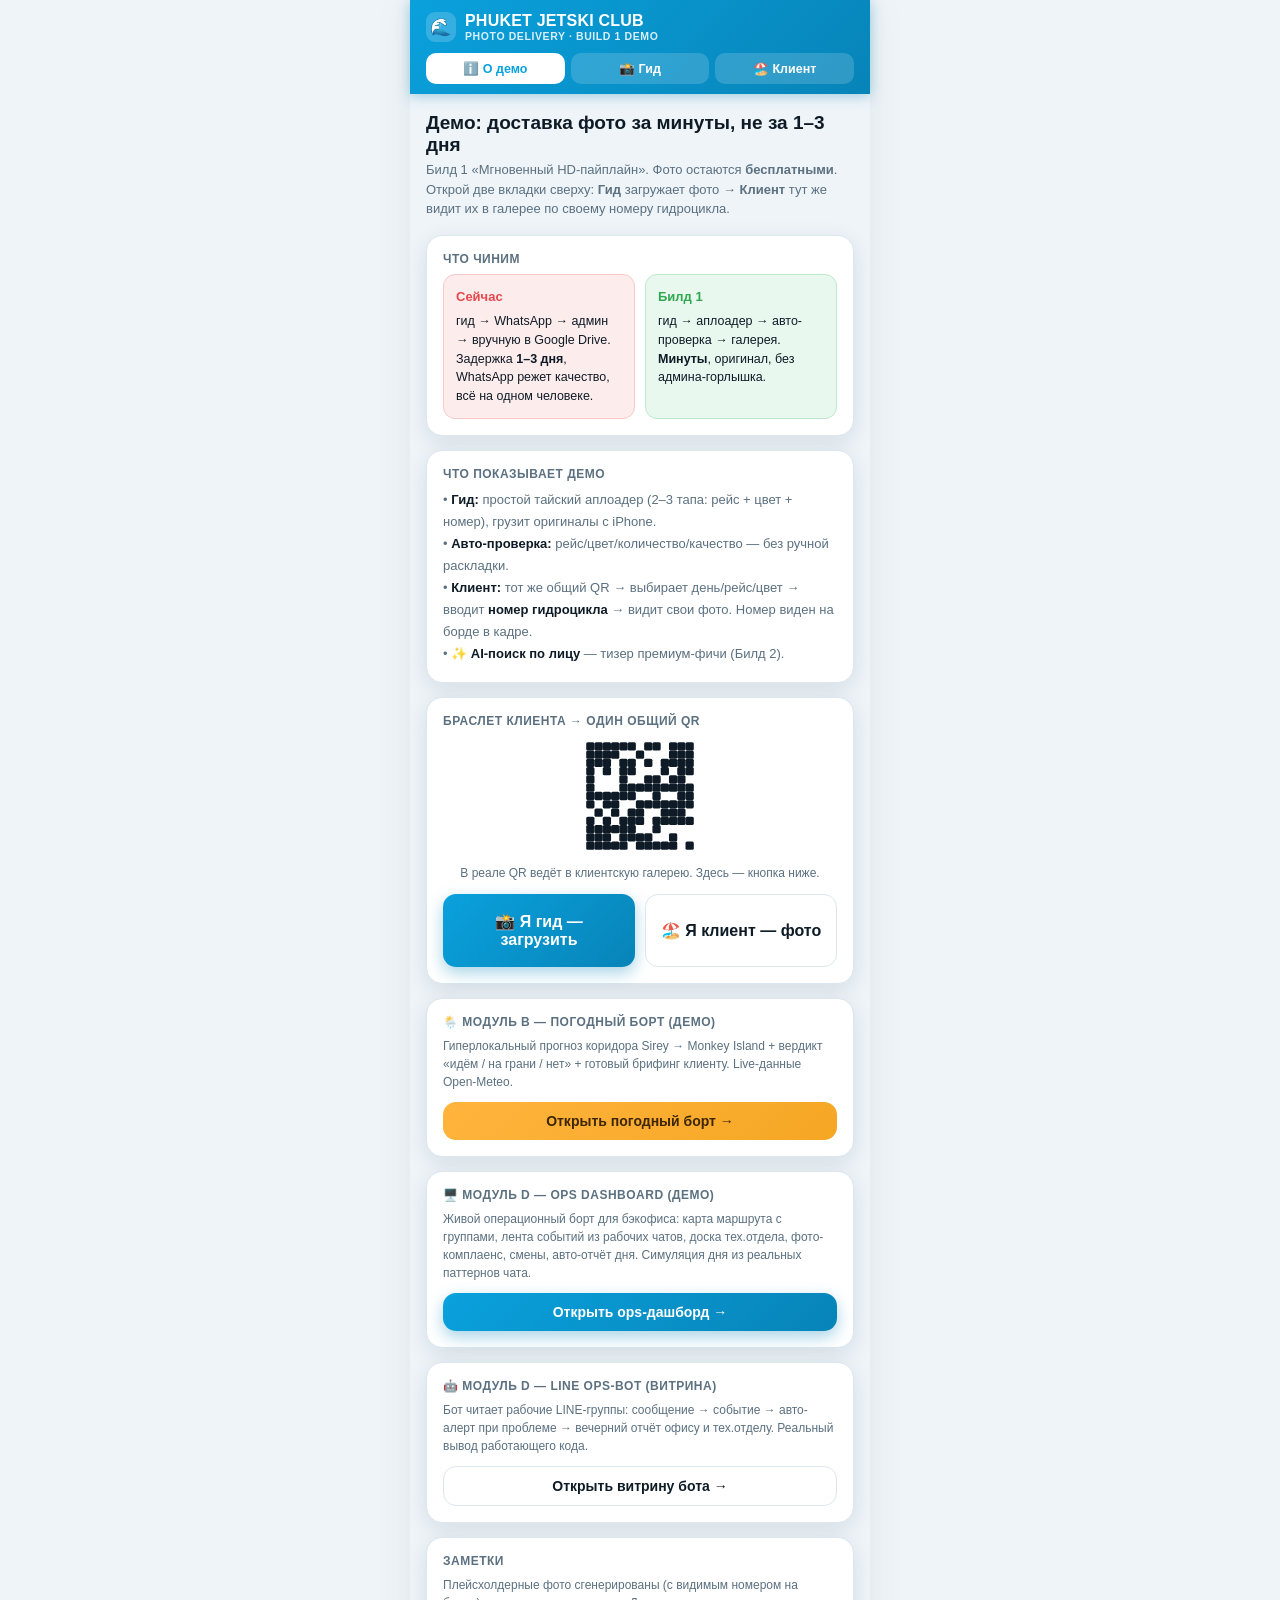
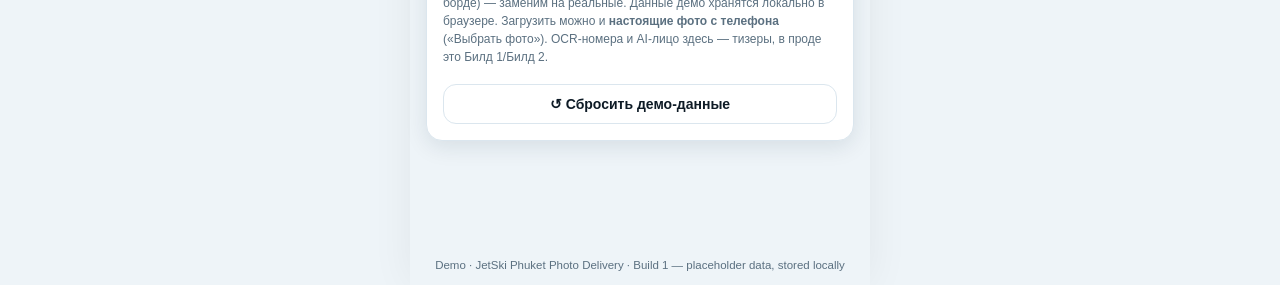
==== index.html @ d7a2cb6c "Phuket Jetski Club ops suite — live demos (photo delivery, weather board, ops dashboard, LINE bot sh" ====
<!doctype html>
<html lang="th">
<head>
<meta charset="utf-8">
<meta name="viewport" content="width=device-width, initial-scale=1, maximum-scale=1, user-scalable=no">
<meta name="theme-color" content="#0aa1dd">
<meta name="apple-mobile-web-app-capable" content="yes">
<title>JetSki Phuket — Photo Delivery (Build 1 demo)</title>
<style>
  :root{
    --accent:#0aa1dd; --accent2:#f5a623; --ink:#0e1b26; --muted:#5b7080;
    --bg:#eef4f8; --card:#ffffff; --line:#dbe6ee; --ok:#2fa84f; --red:#e5484d;
    --shadow:0 6px 22px rgba(14,40,60,.10); --radius:16px;
  }
  *{box-sizing:border-box}
  html,body{margin:0;padding:0}
  body{
    font-family:-apple-system,BlinkMacSystemFont,"Segoe UI",Roboto,"Noto Sans Thai",sans-serif;
    background:var(--bg); color:var(--ink); -webkit-font-smoothing:antialiased;
  }
  #app{max-width:460px;margin:0 auto;min-height:100vh;background:var(--bg);position:relative;
    box-shadow:0 0 40px rgba(0,0,0,.06)}
  /* top bar */
  header.top{position:sticky;top:0;z-index:20;background:linear-gradient(135deg,var(--accent),#0784b8);
    color:#fff;padding:12px 16px 10px;box-shadow:0 2px 12px rgba(7,132,184,.35)}
  .brand{display:flex;align-items:center;gap:9px;font-weight:800;letter-spacing:.2px}
  .brand .logo{width:30px;height:30px;border-radius:9px;background:rgba(255,255,255,.18);
    display:grid;place-items:center;font-size:17px}
  .brand small{display:block;font-weight:600;opacity:.85;font-size:10.5px;letter-spacing:.6px;text-transform:uppercase}
  .tabs{display:flex;gap:6px;margin-top:11px}
  .tabs button{flex:1;border:0;border-radius:10px;padding:8px 6px;font-size:12.5px;font-weight:700;
    background:rgba(255,255,255,.16);color:#fff;cursor:pointer;transition:.15s}
  .tabs button.active{background:#fff;color:var(--accent)}
  main{padding:16px 16px 90px}
  section{display:none;animation:fade .25s ease}
  section.on{display:block}
  @keyframes fade{from{opacity:0;transform:translateY(6px)}to{opacity:1;transform:none}}
  h2{font-size:19px;margin:2px 0 4px}
  .sub{color:var(--muted);font-size:13px;margin:0 0 16px;line-height:1.5}
  .card{background:var(--card);border:1px solid var(--line);border-radius:var(--radius);
    padding:16px;box-shadow:var(--shadow);margin-bottom:14px}
  .label{font-size:12px;font-weight:700;color:var(--muted);text-transform:uppercase;letter-spacing:.5px;margin-bottom:8px}
  .pillrow{display:flex;flex-wrap:wrap;gap:8px}
  .pill{border:1.5px solid var(--line);background:#fff;border-radius:999px;padding:9px 15px;font-size:14px;
    font-weight:700;cursor:pointer;transition:.15s;color:var(--ink)}
  .pill:active{transform:scale(.96)}
  .pill.sel{border-color:var(--accent);background:var(--accent);color:#fff}
  .pill.color{padding-left:12px}
  .pill.color .dot{display:inline-block;width:12px;height:12px;border-radius:50%;margin-right:7px;vertical-align:-1px}
  .pill.sel.color{color:#fff}
  .numrow{display:flex;align-items:center;gap:10px}
  .numrow button{width:44px;height:44px;border-radius:12px;border:1.5px solid var(--line);background:#fff;
    font-size:22px;font-weight:800;color:var(--accent);cursor:pointer}
  .numrow input{width:88px;height:44px;text-align:center;font-size:22px;font-weight:800;border:1.5px solid var(--line);
    border-radius:12px;color:var(--ink)}
  .btn{display:block;width:100%;border:0;border-radius:13px;padding:15px;font-size:16px;font-weight:800;
    cursor:pointer;transition:.15s;text-align:center}
  .btn:active{transform:scale(.98)}
  .btn.primary{background:linear-gradient(135deg,var(--accent),#0784b8);color:#fff;box-shadow:0 6px 16px rgba(7,132,184,.35)}
  .btn.accent2{background:linear-gradient(135deg,#ffb43d,var(--accent2));color:#3d2600}
  .btn.ghost{background:#fff;border:1.5px solid var(--line);color:var(--ink)}
  .btn.sm{padding:11px;font-size:14px}
  .hint{font-size:12px;color:var(--muted);margin-top:8px;line-height:1.5}
  .hidden{display:none!important}
  /* grid */
  .grid{display:grid;grid-template-columns:1fr 1fr;gap:8px}
  .ph{position:relative;border-radius:12px;overflow:hidden;background:#cfe0ea;aspect-ratio:4/3;cursor:pointer;
    border:1px solid var(--line)}
  .ph img{width:100%;height:100%;object-fit:cover;display:block}
  .ph .tag{position:absolute;left:6px;top:6px;background:rgba(14,27,38,.72);color:#fff;font-size:10.5px;
    font-weight:800;padding:3px 7px;border-radius:6px}
  .empty{text-align:center;color:var(--muted);padding:30px 12px;font-size:13.5px;line-height:1.6}
  .count{font-size:13px;color:var(--muted);margin:2px 0 12px}
  .count b{color:var(--ink)}
  /* auto-check */
  .checkline{display:flex;align-items:center;gap:9px;font-size:14px;padding:6px 0;color:var(--muted)}
  .checkline .bx{width:22px;height:22px;border-radius:50%;border:2px solid var(--line);display:grid;place-items:center;
    font-size:13px;flex:none}
  .checkline.ok{color:var(--ink)} .checkline.ok .bx{border-color:var(--ok);background:var(--ok);color:#fff}
  /* toast */
  #toast{position:fixed;left:50%;bottom:24px;transform:translateX(-50%) translateY(30px);opacity:0;
    background:var(--ink);color:#fff;padding:12px 18px;border-radius:12px;font-size:14px;font-weight:700;
    z-index:60;transition:.3s;box-shadow:0 8px 24px rgba(0,0,0,.3);max-width:88%;text-align:center}
  #toast.show{transform:translateX(-50%) translateY(0);opacity:1}
  /* modal / lightbox */
  .overlay{position:fixed;inset:0;background:rgba(8,20,30,.78);z-index:50;display:none;align-items:center;
    justify-content:center;padding:18px}
  .overlay.on{display:flex}
  .sheet{background:#fff;border-radius:18px;max-width:420px;width:100%;padding:20px;box-shadow:var(--shadow)}
  .sheet h3{margin:0 0 6px;font-size:18px}
  .sheet p{color:var(--muted);font-size:14px;line-height:1.6;margin:0 0 16px}
  .lb img{width:100%;border-radius:12px;display:block;background:#cfe0ea}
  .badge{display:inline-flex;align-items:center;gap:6px;background:#eaf6fc;color:#0784b8;font-size:11.5px;
    font-weight:800;padding:5px 10px;border-radius:999px;border:1px solid #cfe9f6}
  .badge.prem{background:#fff5e2;color:#a86a00;border-color:#ffe1a8}
  .beforeafter{display:grid;grid-template-columns:1fr 1fr;gap:10px;margin-top:6px}
  .ba{border-radius:12px;padding:12px;font-size:12.5px;line-height:1.5}
  .ba.now{background:#fdecec;border:1px solid #f7c9c9}
  .ba.new{background:#e9f8ee;border:1px solid #bfe8cd}
  .ba h4{margin:0 0 6px;font-size:13px}
  .ba.now h4{color:var(--red)} .ba.new h4{color:var(--ok)}
  .rolebtns{display:grid;grid-template-columns:1fr 1fr;gap:10px;margin-top:4px}
  .rolebtns .btn{padding:18px 12px}
  .qr{width:120px;height:120px;margin:6px auto 2px;display:block}
  .footnote{text-align:center;color:var(--muted);font-size:11.5px;padding:14px}
  .lang{display:flex;gap:4px;justify-content:flex-end;margin:-6px 0 10px}
  .lang button{border:1px solid var(--line);background:#fff;border-radius:8px;padding:4px 10px;font-size:12px;
    font-weight:700;color:var(--muted);cursor:pointer}
  .lang button.on{background:var(--accent);color:#fff;border-color:var(--accent)}
  .kv{font-size:13px;color:var(--muted);line-height:1.7}
  .kv b{color:var(--ink)}
</style>
</head>
<body>
<div id="app">
  <header class="top">
    <div class="brand">
      <span class="logo" id="brandLogo">🌊</span>
      <span id="brandName">PHUKET JETSKI CLUB
        <small>Photo delivery · Build 1 demo</small>
      </span>
    </div>
    <div class="tabs">
      <button data-view="home" class="active">ℹ️ О демо</button>
      <button data-view="guide">📸 Гид</button>
      <button data-view="client">🏖️ Клиент</button>
    </div>
  </header>

  <main>
    <!-- ============ HOME (для Алекса) ============ -->
    <section id="view-home" class="on">
      <h2>Демо: доставка фото за минуты, не за 1–3 дня</h2>
      <p class="sub">Билд 1 «Мгновенный HD-пайплайн». Фото остаются <b>бесплатными</b>. Открой две вкладки сверху: <b>Гид</b> загружает фото → <b>Клиент</b> тут же видит их в галерее по своему номеру гидроцикла.</p>

      <div class="card">
        <div class="label">Что чиним</div>
        <div class="beforeafter">
          <div class="ba now"><h4>Сейчас</h4>гид → WhatsApp → админ → вручную в Google Drive. Задержка <b>1–3 дня</b>, WhatsApp режет качество, всё на одном человеке.</div>
          <div class="ba new"><h4>Билд 1</h4>гид → аплоадер → авто-проверка → галерея. <b>Минуты</b>, оригинал, без админа-горлышка.</div>
        </div>
      </div>

      <div class="card">
        <div class="label">Что показывает демо</div>
        <div class="kv">
          • <b>Гид:</b> простой тайский аплоадер (2–3 тапа: рейс + цвет + номер), грузит оригиналы с iPhone.<br>
          • <b>Авто-проверка:</b> рейс/цвет/количество/качество — без ручной раскладки.<br>
          • <b>Клиент:</b> тот же общий QR → выбирает день/рейс/цвет → вводит <b>номер гидроцикла</b> → видит свои фото. Номер виден на борде в кадре.<br>
          • <b>✨ AI-поиск по лицу</b> — тизер премиум-фичи (Билд 2).
        </div>
      </div>

      <div class="card" style="text-align:center">
        <div class="label" style="text-align:left">Браслет клиента → один общий QR</div>
        <img class="qr" id="homeQr" alt="QR">
        <div class="hint">В реале QR ведёт в клиентскую галерею. Здесь — кнопка ниже.</div>
        <div class="rolebtns" style="margin-top:12px">
          <button class="btn primary" data-goto="guide">📸 Я гид — загрузить</button>
          <button class="btn ghost" data-goto="client">🏖️ Я клиент — фото</button>
        </div>
      </div>

      <div class="card">
        <div class="label">🌦️ Модуль B — погодный борт (демо)</div>
        <div class="hint" style="margin-top:0">Гиперлокальный прогноз коридора Sirey → Monkey Island + вердикт «идём / на грани / нет» + готовый брифинг клиенту. Live-данные Open-Meteo.</div>
        <a class="btn accent2 sm" href="weather.html" style="margin-top:11px;text-decoration:none">Открыть погодный борт →</a>
      </div>

      <div class="card">
        <div class="label">🖥️ Модуль D — Ops Dashboard (демо)</div>
        <div class="hint" style="margin-top:0">Живой операционный борт для бэкофиса: карта маршрута с группами, лента событий из рабочих чатов, доска тех.отдела, фото-комплаенс, смены, авто-отчёт дня. Симуляция дня из реальных паттернов чата.</div>
        <a class="btn primary sm" href="dashboard.html" style="margin-top:11px;text-decoration:none;color:#fff">Открыть ops-дашборд →</a>
      </div>

      <div class="card">
        <div class="label">🤖 Модуль D — LINE Ops-Bot (витрина)</div>
        <div class="hint" style="margin-top:0">Бот читает рабочие LINE-группы: сообщение → событие → авто-алерт при проблеме → вечерний отчёт офису и тех.отделу. Реальный вывод работающего кода.</div>
        <a class="btn ghost sm" href="bot.html" style="margin-top:11px;text-decoration:none;display:block;text-align:center">Открыть витрину бота →</a>
      </div>

      <div class="card">
        <div class="label">Заметки</div>
        <div class="hint" style="margin-top:0">
          Плейсхолдерные фото сгенерированы (с видимым номером на борде) — заменим на реальные. Данные демо хранятся локально в браузере. Загрузить можно и <b>настоящие фото с телефона</b> («Выбрать фото»). OCR-номера и AI-лицо здесь — тизеры, в проде это Билд 1/Билд 2.
          <br><br><button class="btn ghost sm" id="resetBtn">↺ Сбросить демо-данные</button>
        </div>
      </div>
    </section>

    <!-- ============ GUIDE (тайский UI) ============ -->
    <section id="view-guide">
      <h2>อัปโหลดรูปภาพ <span style="font-size:13px;color:var(--muted);font-weight:600">(Гид · загрузка)</span></h2>
      <p class="sub">เลือกรอบ ทีมสี และหมายเลขเจ็ตสกี แล้วอัปโหลดรูป — เข้าแกลเลอรีทันที<br><span style="font-size:12px">Рейс → цвет → номер → фото. Появляется у клиента сразу.</span></p>

      <div class="card">
        <div class="label">รอบ / Рейс — <span id="gDate"></span></div>
        <div class="pillrow" id="gSession"></div>
      </div>
      <div class="card">
        <div class="label">ทีมสี / Цвет команды</div>
        <div class="pillrow" id="gColor"></div>
      </div>
      <div class="card">
        <div class="label">หมายเลขเจ็ตสกี / Номер гидроцикла</div>
        <div class="numrow">
          <button id="gMinus">−</button>
          <input id="gSki" type="number" value="7" inputmode="numeric">
          <button id="gPlus">+</button>
          <span class="hint" id="gSkiHint" style="margin:0 0 0 6px"></span>
        </div>
      </div>

      <div class="card" id="gCheckCard" style="display:none">
        <div class="label">ตรวจสอบอัตโนมัติ / Авто-проверка</div>
        <div id="gChecks"></div>
      </div>

      <input id="gFile" type="file" accept="image/*" multiple class="hidden">
      <button class="btn ghost sm" id="gPickReal">🖼️ เลือกรูปจากเครื่อง / Выбрать реальные фото</button>
      <div style="height:10px"></div>
      <button class="btn primary" id="gAddDemo">⬆️ อัปโหลด 8 รูปเดโม / Загрузить 8 демо-фото</button>
      <p class="hint" id="gTodayCount"></p>
    </section>

    <!-- ============ CLIENT ============ -->
    <section id="view-client">
      <div class="lang" id="cLang">
        <button data-lang="en" class="on">EN</button>
        <button data-lang="ru">RU</button>
      </div>
      <h2 id="cTitle">Your ride photos 🏖️</h2>
      <p class="sub" id="cSub">Scanned your wristband? Pick your day, round and team colour, then enter your jet ski number.</p>

      <div class="card">
        <div class="label" id="cLblSession">Round</div>
        <div class="pillrow" id="cSession"></div>
        <div class="label" id="cLblColor" style="margin-top:14px">Team colour</div>
        <div class="pillrow" id="cColor"></div>
        <div class="label" id="cLblSki" style="margin-top:14px">Your jet ski number</div>
        <div class="numrow">
          <input id="cSki" type="number" placeholder="#" inputmode="numeric">
          <button class="btn ghost sm" id="cAll" style="width:auto;padding:11px 14px">Show all group</button>
        </div>
        <button class="btn accent2 sm" id="cAI" style="margin-top:12px">✨ <span id="cAILbl">AI: find all photos of me (selfie)</span></button>
      </div>

      <div class="count" id="cCount"></div>
      <div class="grid" id="cGrid"></div>
      <div class="empty hidden" id="cEmpty"></div>

      <div style="height:12px"></div>
      <button class="btn ghost sm" id="cSend">📲 <span id="cSendLbl">Send gallery link to my phone</span></button>
    </section>
  </main>

  <div class="footnote">Demo · JetSki Phuket Photo Delivery · Build 1 — placeholder data, stored locally</div>
</div>

<div id="toast"></div>
<div class="overlay" id="overlay"><div class="sheet" id="sheet"></div></div>

<!-- real photos (gitignored; absent on GitHub → falls back to placeholders) -->
<script src="sample_photos/manifest.js"></script>
<script>
(function(){
"use strict";

/* ---------- CONFIG (замени под бренд клиента) ---------- */
const BRAND = { name:"PHUKET JETSKI CLUB", logo:"🌊", accent:"#0aa1dd" };
const SESSIONS = [
  {key:"morning",   th:"รอบเช้า", ru:"Утро",  en:"Morning"},
  {key:"afternoon", th:"รอบบ่าย", ru:"День",  en:"Afternoon"}
];
const COLORS = [
  {key:"red",   hex:"#e5484d", th:"แดง",     ru:"Красный", en:"Red",   range:[1,7]},
  {key:"blue",  hex:"#0091d5", th:"น้ำเงิน", ru:"Синий",   en:"Blue",  range:[8,14]},
  {key:"green", hex:"#2fa84f", th:"เขียว",   ru:"Зелёный", en:"Green", range:[15,21]}
];
const STOPS = ["Coconut Is.","Rang Yai","Rang Noi","Naka Yai","Monkey Is."]; // реальные острова маршрута (восточное побережье)
const KEY = "jetski_demo_v3";
const todayStr = new Date().toLocaleDateString("en-CA"); // локальная дата (не UTC — в Бангкоке утром UTC ещё «вчера»)

/* ---------- STATE ---------- */
let _id=0;
let state = load();
let ui = { view:"home", lang:"en",
  g:{session:"afternoon", color:"blue", ski:9},
  c:{session:"morning", color:"blue", ski:null, ai:false} };

function load(){
  // пересидируем при смене дня: иначе после полуночи галерея «сегодня» пуста (демо вчера работало, сегодня — пустой экран)
  try{ const s=JSON.parse(localStorage.getItem(KEY)); if(s&&s.photos&&s.seededAt===todayStr) return s; }catch(e){}
  return seed();
}
function save(){ try{ localStorage.setItem(KEY, JSON.stringify(state)); }catch(e){} }
function seed(){
  // real sample photos (from sample_photos/manifest.js if present) override placeholders for their ski
  const real = Array.isArray(window.DEMO_PHOTOS) ? window.DEMO_PHOTOS : [];
  const realKeys = new Set(real.map(r=>(r.session||"morning")+"|"+r.color+"|"+r.ski));
  const photos=[];
  // seed MORNING only (afternoon starts empty → guide fills it live)
  COLORS.forEach(c=>{
    for(let ski=c.range[0]; ski<=c.range[1]; ski++){
      if(realKeys.has("morning|"+c.key+"|"+ski)) continue; // covered by real photos
      STOPS.forEach((stop,si)=>{
        for(let n=0;n<2;n++){
          photos.push(mk({day:todayStr,session:"morning",color:c.key,ski,stop}));
        }
      });
    }
  });
  real.forEach(r=>photos.push(mk({day:todayStr,session:r.session||"morning",color:r.color,ski:r.ski,stop:r.stop||STOPS[0],src:"sample_photos/"+encodeURIComponent(r.file)})));
  const s={photos, seededAt:todayStr};
  try{ localStorage.setItem(KEY, JSON.stringify(s)); }catch(e){}
  return s;
}
function mk(o){ return Object.assign({id:"p"+(Date.now().toString(36))+(_id++)+Math.floor(Math.random()*1e4)}, o); }
function colorOf(k){ return COLORS.find(c=>c.key===k); }
function skiColor(ski){ const c=COLORS.find(c=>ski>=c.range[0]&&ski<=c.range[1]); return c?c.key:null; }

/* ---------- SVG placeholder photo (виден номер на борде) ---------- */
function hash(s){let h=2166136261;for(let i=0;i<s.length;i++){h^=s.charCodeAt(i);h=Math.imul(h,16777619);}return h>>>0;}
function rng(seed){let a=seed>>>0;return function(){a|=0;a=a+0x6D2B79F5|0;let t=Math.imul(a^a>>>15,1|a);t=t+Math.imul(t^t>>>7,61|t)^t;return((t^t>>>14)>>>0)/4294967296;};}
function svgFor(p,opts){
  opts=opts||{}; const wm=opts.wm!==false;
  const r=rng(hash(p.id)); const W=400,H=300;
  const c=colorOf(p.color)||{hex:"#0091d5"};
  const skyPals=[["#bfe3ff","#8ecbf5"],["#cdeafe","#ffe6bf"],["#b9e6ff","#7fc4ee"]];
  const sky=skyPals[hash(p.id)%skyPals.length];
  const jx=70+Math.floor(r()*170), jy=182+Math.floor(r()*24);
  const sunX=50+Math.floor(r()*300), sunY=40+Math.floor(r()*36);
  const wave=196+Math.floor(r()*10);
  const svg=
`<svg xmlns='http://www.w3.org/2000/svg' width='${W}' height='${H}' viewBox='0 0 ${W} ${H}'>
<defs>
<linearGradient id='s' x1='0' y1='0' x2='0' y2='1'><stop offset='0' stop-color='${sky[0]}'/><stop offset='1' stop-color='${sky[1]}'/></linearGradient>
<linearGradient id='w' x1='0' y1='0' x2='0' y2='1'><stop offset='0' stop-color='#2f9fd6'/><stop offset='1' stop-color='#0b6fa3'/></linearGradient>
</defs>
<rect width='${W}' height='${H}' fill='url(#s)'/>
<circle cx='${sunX}' cy='${sunY}' r='24' fill='#fff2c2' opacity='.9'/>
<path d='M0 ${wave} Q100 ${wave-14} 200 ${wave} T400 ${wave} V300 H0 Z' fill='url(#w)'/>
<path d='M0 ${wave+16} Q120 ${wave+4} 240 ${wave+16} T400 ${wave+14} V300 H0 Z' fill='#0b6fa3' opacity='.55'/>
<g transform='translate(${jx},${jy})'>
<ellipse cx='34' cy='44' rx='60' ry='11' fill='#063b57' opacity='.30'/>
<path d='M-6 30 Q34 8 92 26 Q96 40 78 46 L4 46 Q-12 42 -6 30 Z' fill='${c.hex}'/>
<path d='M6 30 Q40 18 74 28 L70 36 L14 36 Z' fill='#ffffff' opacity='.9'/>
<rect x='40' y='12' width='16' height='14' rx='3' fill='#0e1b26'/>
<circle cx='30' cy='8' r='8' fill='#f1c27d'/>
<rect x='24' y='14' width='14' height='16' rx='6' fill='#12384f'/>
<rect x='60' y='20' width='26' height='16' rx='3' fill='#fff' stroke='#0e1b26' stroke-width='1.5'/>
<text x='73' y='32' font-family='Arial' font-size='13' font-weight='bold' text-anchor='middle' fill='#0e1b26'>${p.ski}</text>
<path d='M78 40 q18 6 30 2' stroke='#dff1fb' stroke-width='4' fill='none' opacity='.8' stroke-linecap='round'/>
</g>
<rect x='8' y='${H-26}' width='auto' height='18' rx='9' fill='#0e1b26' opacity='.55'/>
<text x='14' y='${H-13}' font-family='Arial' font-size='11' fill='#fff'>📍 ${p.stop} · ${(colorOf(p.color)||{}).en||''} #${p.ski}</text>
${wm?`<text x='${W/2}' y='${H/2}' font-family='Arial' font-size='22' font-weight='bold' fill='#ffffff' opacity='.28' text-anchor='middle' transform='rotate(-18 ${W/2} ${H/2})'>${BRAND.name}</text>`:''}
</svg>`;
  return "data:image/svg+xml;charset=utf-8,"+encodeURIComponent(svg);
}
function photoSrc(p,wm){ return p.src ? p.src : svgFor(p,{wm:wm}); }

/* ---------- QR (decorative svg) ---------- */
function qrSvg(){
  const n=13,cell=8,pad=6; let rects="";
  const r=rng(20260709);
  for(let y=0;y<n;y++)for(let x=0;x<n;x++){
    const finder=(x<3&&y<3)||(x>n-4&&y<3)||(x<3&&y>n-4);
    const on = finder || r()>.45;
    if(on) rects+=`<rect x='${pad+x*cell}' y='${pad+y*cell}' width='${cell}' height='${cell}' rx='1.5' fill='#0e1b26'/>`;
  }
  const S=n*cell+pad*2;
  return "data:image/svg+xml;charset=utf-8,"+encodeURIComponent(
    `<svg xmlns='http://www.w3.org/2000/svg' width='${S}' height='${S}'><rect width='${S}' height='${S}' rx='12' fill='#fff'/>${rects}</svg>`);
}

/* ---------- i18n (client view) ---------- */
const T={
  en:{title:"Your ride photos 🏖️", sub:"Scanned your wristband? Pick your day, round and team colour, then enter your jet ski number.",
    round:"Round", colour:"Team colour", ski:"Your jet ski number", all:"Show all group",
    ai:"AI: find all photos of me (selfie)", send:"Send gallery link to my phone",
    count:(n,ski)=> ski? `${n} photo(s) of jet ski #${ski}` : `${n} photo(s) in this group`,
    emptyGroup:"No photos in this round/colour yet.\nIn the real flow they appear seconds after the guide uploads — open the “Гид” tab and upload to see it.",
    emptySki:"No photos for that number here.\nCheck your number on the wristband, or tap “Show all group”.",
    hd:"Full HD · no watermark after download", dl:"Download"},
  ru:{title:"Ваши фото с катания 🏖️", sub:"Отсканировали браслет? Выберите день, рейс и цвет команды, затем введите номер гидроцикла.",
    round:"Рейс", colour:"Цвет команды", ski:"Ваш номер гидроцикла", all:"Показать всю группу",
    ai:"AI: найти все фото со мной (селфи)", send:"Прислать ссылку на галерею на телефон",
    count:(n,ski)=> ski? `${n} фото гидроцикла №${ski}` : `${n} фото в этой группе`,
    emptyGroup:"В этом рейсе/цвете пока нет фото.\nВ реальном потоке они появляются через секунды после загрузки гидом — откройте вкладку «Гид» и загрузите.",
    emptySki:"Нет фото по этому номеру.\nПроверьте номер на браслете или нажмите «Показать всю группу».",
    hd:"Полное HD · без водяного знака после скачивания", dl:"Скачать"}
};
function t(k){ return T[ui.lang][k]; }

/* ---------- RENDER ---------- */
const $=s=>document.querySelector(s), $$=s=>Array.from(document.querySelectorAll(s));
function setView(v){
  ui.view=v;
  $$(".tabs button").forEach(b=>b.classList.toggle("active",b.dataset.view===v));
  $$("main section").forEach(s=>s.classList.remove("on"));
  $("#view-"+v).classList.add("on");
  if(v==="guide") renderGuide();
  if(v==="client") renderClient();
  window.scrollTo(0,0);
}
function pills(container,items,selKey,onPick,opts){
  opts=opts||{}; container.innerHTML="";
  items.forEach(it=>{
    const b=document.createElement("button");
    b.className="pill"+(opts.color?" color":"")+(it.key===selKey?" sel":"");
    if(opts.color){ b.innerHTML=`<span class='dot' style='background:${it.hex}'></span>${it[opts.lang]||it.en}`; }
    else b.textContent = it[opts.lang]||it.en||it.label;
    if(it.key===selKey&&opts.color) b.style.background=it.hex, b.style.borderColor=it.hex;
    b.onclick=()=>onPick(it.key);
    container.appendChild(b);
  });
}

/* ----- GUIDE ----- */
function renderGuide(){
  $("#gDate").textContent = todayStr;
  pills($("#gSession"), SESSIONS, ui.g.session, k=>{ui.g.session=k;renderGuide();}, {lang:"th"});
  pills($("#gColor"), COLORS, ui.g.color, k=>{ui.g.color=k; const c=colorOf(k); ui.g.ski=c.range[0]+1; renderGuide();}, {color:true,lang:"th"});
  $("#gSki").value = ui.g.ski;
  const c=colorOf(ui.g.color);
  $("#gSkiHint").textContent = `(${c.en} ${c.range[0]}–${c.range[1]})`;
  const n = state.photos.filter(p=>p.day===todayStr).length;
  $("#gTodayCount").innerHTML = `วันนี้อัปโหลดแล้ว / Загружено сегодня: <b>${n}</b> — ผ่านคุณ ไม่ต้องผ่านแอดมิน / без админа, без WhatsApp, качество оригинала.`;
}
function clampSki(){ let v=parseInt($("#gSki").value||"0",10); if(isNaN(v)||v<1)v=1; if(v>99)v=99; ui.g.ski=v; $("#gSki").value=v;
  const ck=skiColor(v); if(ck&&ck!==ui.g.color){ui.g.color=ck; pills($("#gColor"),COLORS,ui.g.color,k=>{ui.g.color=k;renderGuide();},{color:true,lang:"th"});}
}
function runAutoCheck(count, done){
  const card=$("#gCheckCard"), box=$("#gChecks"); card.style.display="block";
  const c=colorOf(ui.g.color), sess=SESSIONS.find(s=>s.key===ui.g.session);
  const items=[`รอบ/รหัสสี: ${sess.th} · ${c.th} #${ui.g.ski}`,`จำนวนรูป / Кол-во: ${count}`,`คุณภาพ/รูปแบบ / Качество·формат: OK`,`บันทึกเข้าแกลเลอรี / В галерею`];
  box.innerHTML=""; const rows=items.map(txt=>{const d=document.createElement("div");d.className="checkline";d.innerHTML=`<span class='bx'>…</span><span>${txt}</span>`;box.appendChild(d);return d;});
  let i=0; (function step(){ if(i<rows.length){ rows[i].classList.add("ok"); rows[i].querySelector(".bx").textContent="✓"; i++; setTimeout(step,340);} else setTimeout(done,260); })();
}
function addPhotos(list){
  runAutoCheck(list.length, ()=>{
    list.forEach(o=>state.photos.push(mk(o)));
    save(); renderGuide();
    toast(`✅ อัปโหลดสำเร็จ ${list.length} รูป — อยู่ในแกลเลอรีแล้ว`);
    setTimeout(()=>{$("#gCheckCard").style.display="none";},1400);
  });
}
function addDemoBatch(){
  clampSki();
  const list=[];
  STOPS.forEach(stop=>{ for(let n=0;n<2;n++) list.push({day:todayStr,session:ui.g.session,color:ui.g.color,ski:ui.g.ski,stop}); });
  addPhotos(list.slice(0,8));
}
function pickReal(files){
  clampSki(); const arr=Array.from(files).slice(0,8); if(!arr.length) return;
  let loaded=[], done=0;
  arr.forEach((f,idx)=>{ const rd=new FileReader(); rd.onload=e=>{ loaded.push({day:todayStr,session:ui.g.session,color:ui.g.color,ski:ui.g.ski,stop:STOPS[idx%STOPS.length],src:e.target.result}); if(++done===arr.length) addPhotos(loaded); }; rd.readAsDataURL(f); });
}

/* ----- CLIENT ----- */
function renderClient(){
  const L=ui.lang;
  $$("#cLang button").forEach(b=>b.classList.toggle("on",b.dataset.lang===L));
  $("#cTitle").textContent=t("title"); $("#cSub").textContent=t("sub");
  $("#cLblSession").textContent=t("round"); $("#cLblColor").textContent=t("colour"); $("#cLblSki").textContent=t("ski");
  $("#cAll").textContent=t("all"); $("#cAILbl").textContent=t("ai"); $("#cSendLbl").textContent=t("send");
  pills($("#cSession"), SESSIONS, ui.c.session, k=>{ui.c.session=k;renderClient();}, {lang:L});
  pills($("#cColor"), COLORS, ui.c.color, k=>{ui.c.color=k;renderClient();}, {color:true,lang:L});
  $("#cSki").value = ui.c.ski==null?"":ui.c.ski;
  renderGrid();
}
function renderGrid(){
  const L=ui.lang, grid=$("#cGrid"), empty=$("#cEmpty");
  let list=state.photos.filter(p=>p.day===todayStr && p.session===ui.c.session && p.color===ui.c.color);
  const groupCount=list.length;
  if(ui.c.ski!=null && ui.c.ski!=="" && !ui.c.all){ list=list.filter(p=>String(p.ski)===String(ui.c.ski)); }
  $("#cCount").innerHTML = t("count")(list.length, (ui.c.all?null:(ui.c.ski||null)));
  grid.innerHTML="";
  if(!list.length){
    grid.classList.add("hidden"); empty.classList.remove("hidden");
    empty.textContent = groupCount? t("emptySki") : t("emptyGroup");
    return;
  }
  grid.classList.remove("hidden"); empty.classList.add("hidden");
  list.slice(0,60).forEach(p=>{
    const d=document.createElement("div"); d.className="ph";
    d.innerHTML=`<img loading="lazy" src="${photoSrc(p,true)}" alt=""><span class="tag">#${p.ski}</span>`;
    d.onclick=()=>lightbox(p); grid.appendChild(d);
  });
}
function lightbox(p){
  const L=ui.lang;
  openSheet(`<div class="lb"><img src="${photoSrc(p,true)}" alt=""></div>
    <div style="margin-top:12px" class="badge">🔓 ${t("hd")}</div>
    <div style="height:14px"></div>
    <button class="btn primary" id="dlBtn">⬇️ ${t("dl")}</button>
    <div style="height:8px"></div>
    <button class="btn ghost sm" id="closeBtn">✕</button>`);
  $("#dlBtn").onclick=()=>download(p);
  $("#closeBtn").onclick=closeSheet;
}
function download(p){
  const a=document.createElement("a");
  if(p.src){ a.href=p.src; }
  else{ const svg=decodeURIComponent(svgFor(p,{wm:false}).replace("data:image/svg+xml;charset=utf-8,","")); const blob=new Blob([svg],{type:"image/svg+xml"}); a.href=URL.createObjectURL(blob); }
  a.download=`${BRAND.name.replace(/\s+/g,"_")}_${p.color}_ski${p.ski}_${p.stop.replace(/\s+/g,"")}.svg`;
  document.body.appendChild(a); a.click(); a.remove();
  toast(ui.lang==="ru"?"⬇️ Скачивание начато (демо)":"⬇️ Download started (demo)");
}

/* ---------- modal/toast ---------- */
function openSheet(html){ $("#sheet").innerHTML=html; $("#overlay").classList.add("on"); }
function closeSheet(){ $("#overlay").classList.remove("on"); }
$("#overlay").onclick=e=>{ if(e.target.id==="overlay") closeSheet(); };
let toastT; function toast(msg){ const el=$("#toast"); el.textContent=msg; el.classList.add("show"); clearTimeout(toastT); toastT=setTimeout(()=>el.classList.remove("show"),2600); }

function premiumSheet(kind){
  const ru=ui.lang==="ru";
  const body = kind==="ai"
    ? (ru?`<span class="badge prem">✨ Премиум · Билд 2</span><h3 style="margin-top:12px">AI-поиск по лицу</h3><p>Клиент делает селфи → система находит <b>все его фото</b> по всей группе и дню, даже с чужих кадров. Это премиум-продукт (продаётся отдельно, база остаётся бесплатной).</p><button class="btn accent2" id="ok">Понятно</button>`
         :`<span class="badge prem">✨ Premium · Build 2</span><h3 style="margin-top:12px">AI face search</h3><p>Customer takes a selfie → the system finds <b>all their photos</b> across the whole group and day, even from other riders' shots. A premium add-on — base photos stay free.</p><button class="btn accent2" id="ok">Got it</button>`)
    : (ru?`<span class="badge prem">📲 Билд 2</span><h3 style="margin-top:12px">Ссылка + контакт</h3><p>Здесь клиент оставляет LINE/WhatsApp/email — галерея уходит ему <b>сразу</b>, пока он ещё на месте. Так восстанавливается контакт и окно для enhanced-апселла.</p><button class="btn primary" id="ok">Ок</button>`
         :`<span class="badge prem">📲 Build 2</span><h3 style="margin-top:12px">Send link + capture contact</h3><p>Customer drops their LINE/WhatsApp/email — the gallery is sent <b>instantly</b>, while they're still on site. That restores contact and the window for the enhanced upsell.</p><button class="btn primary" id="ok">Ok</button>`);
  openSheet(body); $("#ok").onclick=closeSheet;
}

/* ---------- WIRE ---------- */
$$(".tabs button").forEach(b=>b.onclick=()=>setView(b.dataset.view));
$$("[data-goto]").forEach(b=>b.onclick=()=>setView(b.dataset.goto));
$("#gMinus").onclick=()=>{ui.g.ski=Math.max(1,ui.g.ski-1);$("#gSki").value=ui.g.ski;clampSki();};
$("#gPlus").onclick=()=>{ui.g.ski=Math.min(99,ui.g.ski+1);$("#gSki").value=ui.g.ski;clampSki();};
$("#gSki").onchange=clampSki;
$("#gAddDemo").onclick=addDemoBatch;
$("#gPickReal").onclick=()=>$("#gFile").click();
$("#gFile").onchange=e=>pickReal(e.target.files);
$("#cSki").oninput=e=>{ ui.c.ski=e.target.value===""?null:e.target.value; ui.c.all=false; renderGrid(); };
$("#cAll").onclick=()=>{ ui.c.all=true; renderGrid(); };
$("#cAI").onclick=()=>premiumSheet("ai");
$("#cSend").onclick=()=>premiumSheet("send");
$$("#cLang button").forEach(b=>b.onclick=()=>{ui.lang=b.dataset.lang;renderClient();});
$("#resetBtn").onclick=()=>{ localStorage.removeItem(KEY); state=seed(); toast("↺ Демо-данные сброшены"); if(ui.view!=="home"){renderGuide();renderClient();} };

/* ---------- INIT ---------- */
$("#brandName").childNodes[0].nodeValue = BRAND.name+" ";
$("#brandLogo").textContent = BRAND.logo;
$("#homeQr").src = qrSvg();
document.documentElement.style.setProperty("--accent", BRAND.accent);
setView("home");
})();
</script>
</body>
</html>
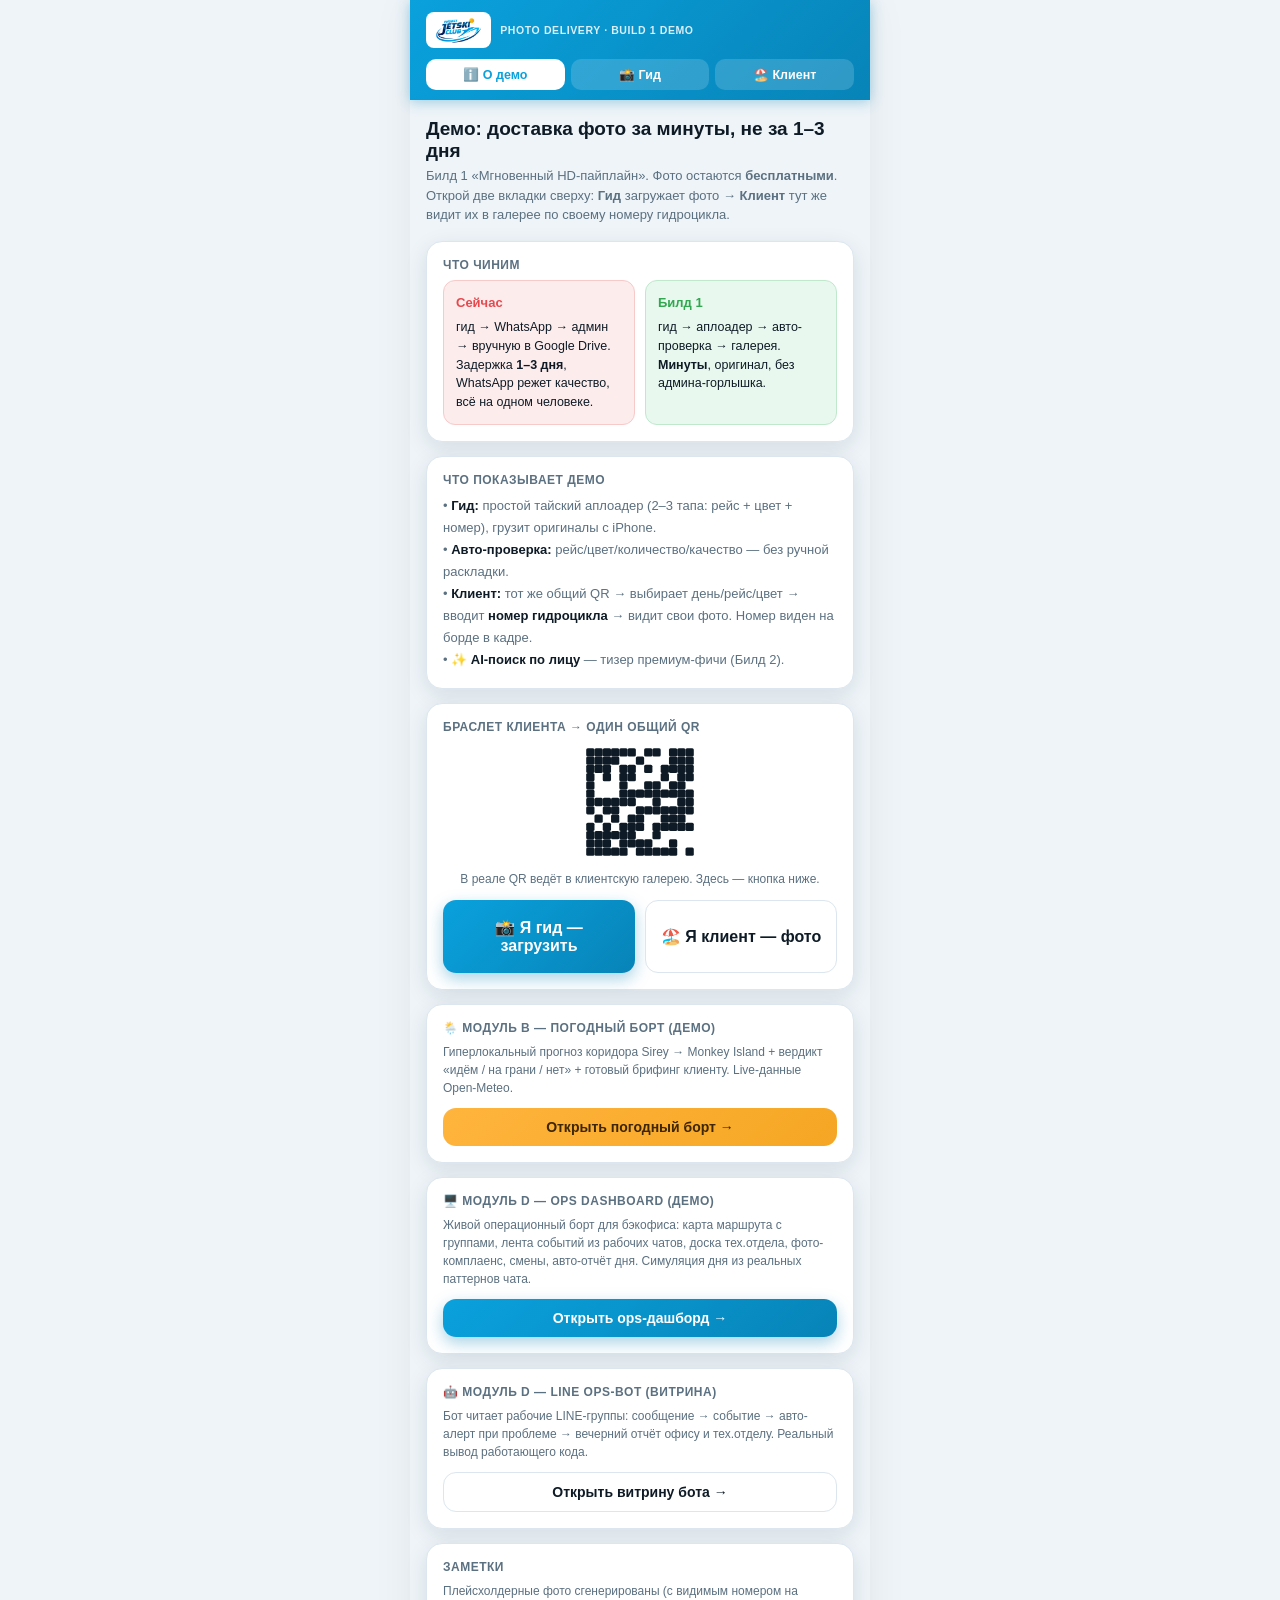
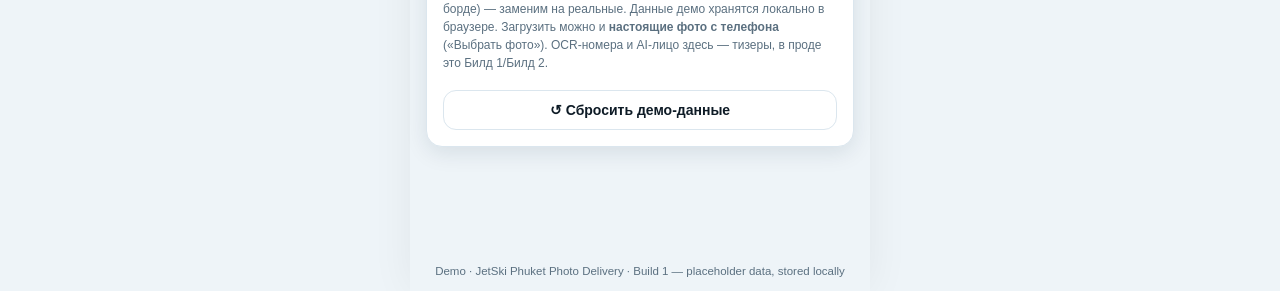
==== commit 186c7519: "brand demos with real Phuket Jetski Club logo Co-Authored-By: Claude Fable 5 <noreply@anthropic.com>" ====
--- a/index.html
+++ b/index.html
@@ -115,10 +115,8 @@
 <div id="app">
   <header class="top">
     <div class="brand">
-      <span class="logo" id="brandLogo">🌊</span>
-      <span id="brandName">PHUKET JETSKI CLUB
-        <small>Photo delivery · Build 1 demo</small>
-      </span>
+      <img class="logo" src="assets/logo.png" alt="Phuket Jetski Club" style="width:auto;height:28px;background:#fff;padding:4px 8px;border-radius:8px;box-sizing:content-box">
+      <span id="brandName"><small>Photo delivery · Build 1 demo</small></span>
     </div>
     <div class="tabs">
       <button data-view="home" class="active">ℹ️ О демо</button>
@@ -542,8 +540,7 @@
 $("#resetBtn").onclick=()=>{ localStorage.removeItem(KEY); state=seed(); toast("↺ Демо-данные сброшены"); if(ui.view!=="home"){renderGuide();renderClient();} };
 
 /* ---------- INIT ---------- */
-$("#brandName").childNodes[0].nodeValue = BRAND.name+" ";
-$("#brandLogo").textContent = BRAND.logo;
+// бренд-лого теперь картинка в шапке (assets/logo.png)
 $("#homeQr").src = qrSvg();
 document.documentElement.style.setProperty("--accent", BRAND.accent);
 setView("home");
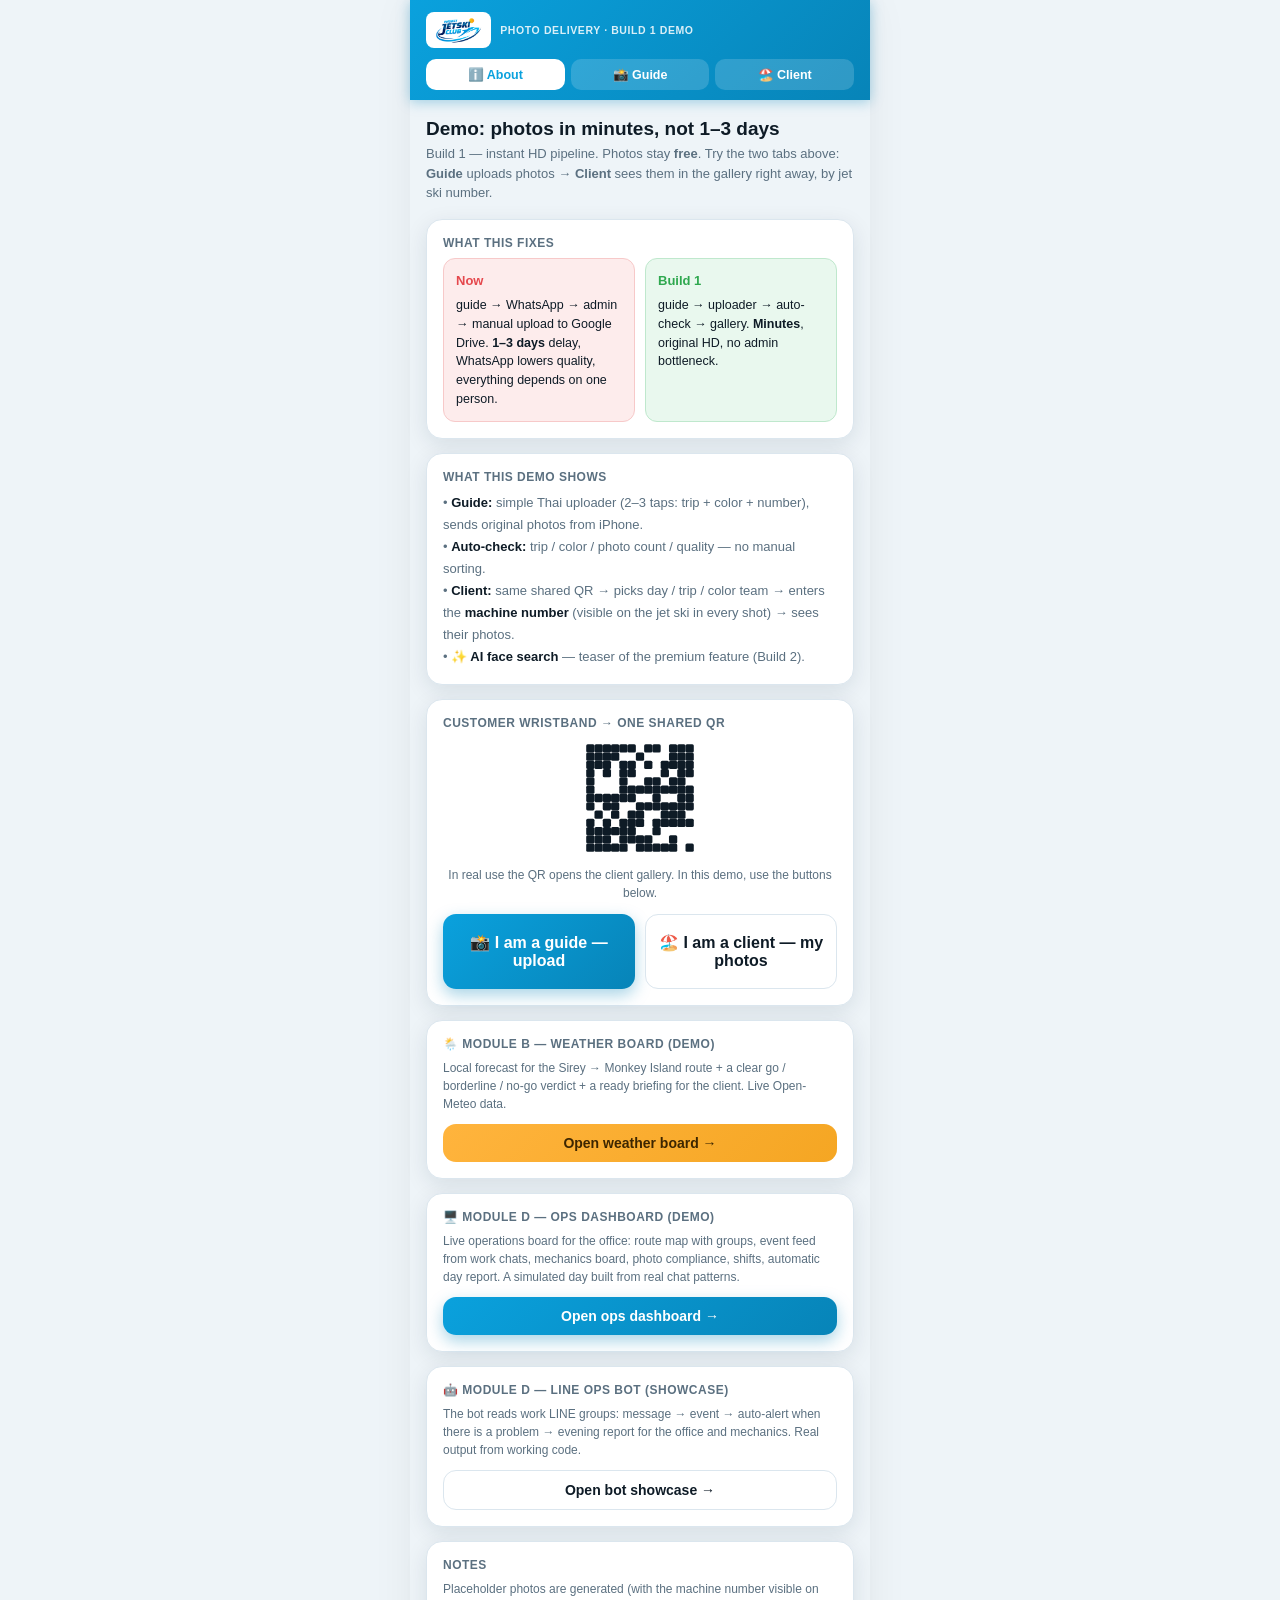
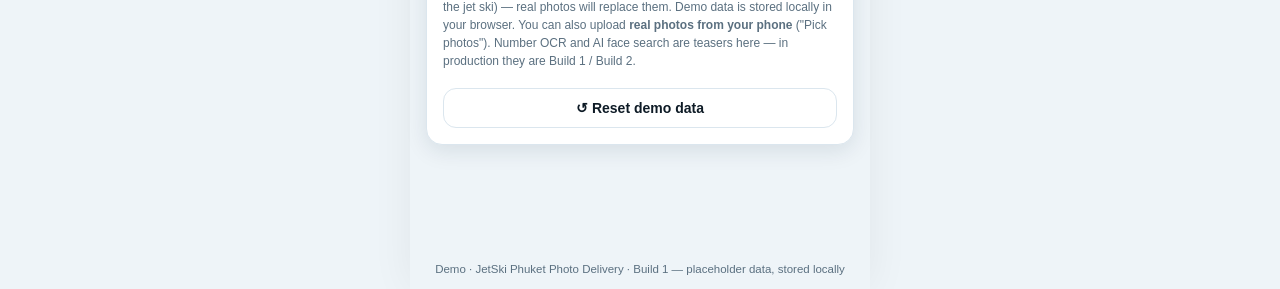
==== commit 5c6f77b7: "P0 localization: English default UI on all 4 demos + EN/TH/RU switcher - EN is the default language " ====
--- a/index.html
+++ b/index.html
@@ -1,5 +1,5 @@
 <!doctype html>
-<html lang="th">
+<html lang="en">
 <head>
 <meta charset="utf-8">
 <meta name="viewport" content="width=device-width, initial-scale=1, maximum-scale=1, user-scalable=no">
@@ -119,88 +119,88 @@
       <span id="brandName"><small>Photo delivery · Build 1 demo</small></span>
     </div>
     <div class="tabs">
-      <button data-view="home" class="active">ℹ️ О демо</button>
-      <button data-view="guide">📸 Гид</button>
-      <button data-view="client">🏖️ Клиент</button>
+      <button data-view="home" class="active" data-i18n="tab_about">ℹ️ About</button>
+      <button data-view="guide" data-i18n="tab_guide">📸 Guide</button>
+      <button data-view="client" data-i18n="tab_client">🏖️ Client</button>
     </div>
   </header>
 
   <main>
-    <!-- ============ HOME (для Алекса) ============ -->
+    <!-- ============ HOME / ABOUT THE DEMO ============ -->
     <section id="view-home" class="on">
-      <h2>Демо: доставка фото за минуты, не за 1–3 дня</h2>
-      <p class="sub">Билд 1 «Мгновенный HD-пайплайн». Фото остаются <b>бесплатными</b>. Открой две вкладки сверху: <b>Гид</b> загружает фото → <b>Клиент</b> тут же видит их в галерее по своему номеру гидроцикла.</p>
-
-      <div class="card">
-        <div class="label">Что чиним</div>
+      <h2>Demo: photos in minutes, not 1–3 days</h2>
+      <p class="sub">Build 1 — instant HD pipeline. Photos stay <b>free</b>. Try the two tabs above: <b>Guide</b> uploads photos → <b>Client</b> sees them in the gallery right away, by jet ski number.</p>
+
+      <div class="card">
+        <div class="label">What this fixes</div>
         <div class="beforeafter">
-          <div class="ba now"><h4>Сейчас</h4>гид → WhatsApp → админ → вручную в Google Drive. Задержка <b>1–3 дня</b>, WhatsApp режет качество, всё на одном человеке.</div>
-          <div class="ba new"><h4>Билд 1</h4>гид → аплоадер → авто-проверка → галерея. <b>Минуты</b>, оригинал, без админа-горлышка.</div>
+          <div class="ba now"><h4>Now</h4>guide → WhatsApp → admin → manual upload to Google Drive. <b>1–3 days</b> delay, WhatsApp lowers quality, everything depends on one person.</div>
+          <div class="ba new"><h4>Build 1</h4>guide → uploader → auto-check → gallery. <b>Minutes</b>, original HD, no admin bottleneck.</div>
         </div>
       </div>
 
       <div class="card">
-        <div class="label">Что показывает демо</div>
+        <div class="label">What this demo shows</div>
         <div class="kv">
-          • <b>Гид:</b> простой тайский аплоадер (2–3 тапа: рейс + цвет + номер), грузит оригиналы с iPhone.<br>
-          • <b>Авто-проверка:</b> рейс/цвет/количество/качество — без ручной раскладки.<br>
-          • <b>Клиент:</b> тот же общий QR → выбирает день/рейс/цвет → вводит <b>номер гидроцикла</b> → видит свои фото. Номер виден на борде в кадре.<br>
-          • <b>✨ AI-поиск по лицу</b> — тизер премиум-фичи (Билд 2).
+          • <b>Guide:</b> simple Thai uploader (2–3 taps: trip + color + number), sends original photos from iPhone.<br>
+          • <b>Auto-check:</b> trip / color / photo count / quality — no manual sorting.<br>
+          • <b>Client:</b> same shared QR → picks day / trip / color team → enters the <b>machine number</b> (visible on the jet ski in every shot) → sees their photos.<br>
+          • <b>✨ AI face search</b> — teaser of the premium feature (Build 2).
         </div>
       </div>
 
       <div class="card" style="text-align:center">
-        <div class="label" style="text-align:left">Браслет клиента → один общий QR</div>
+        <div class="label" style="text-align:left">Customer wristband → one shared QR</div>
         <img class="qr" id="homeQr" alt="QR">
-        <div class="hint">В реале QR ведёт в клиентскую галерею. Здесь — кнопка ниже.</div>
+        <div class="hint">In real use the QR opens the client gallery. In this demo, use the buttons below.</div>
         <div class="rolebtns" style="margin-top:12px">
-          <button class="btn primary" data-goto="guide">📸 Я гид — загрузить</button>
-          <button class="btn ghost" data-goto="client">🏖️ Я клиент — фото</button>
+          <button class="btn primary" data-goto="guide">📸 I am a guide — upload</button>
+          <button class="btn ghost" data-goto="client">🏖️ I am a client — my photos</button>
         </div>
       </div>
 
       <div class="card">
-        <div class="label">🌦️ Модуль B — погодный борт (демо)</div>
-        <div class="hint" style="margin-top:0">Гиперлокальный прогноз коридора Sirey → Monkey Island + вердикт «идём / на грани / нет» + готовый брифинг клиенту. Live-данные Open-Meteo.</div>
-        <a class="btn accent2 sm" href="weather.html" style="margin-top:11px;text-decoration:none">Открыть погодный борт →</a>
-      </div>
-
-      <div class="card">
-        <div class="label">🖥️ Модуль D — Ops Dashboard (демо)</div>
-        <div class="hint" style="margin-top:0">Живой операционный борт для бэкофиса: карта маршрута с группами, лента событий из рабочих чатов, доска тех.отдела, фото-комплаенс, смены, авто-отчёт дня. Симуляция дня из реальных паттернов чата.</div>
-        <a class="btn primary sm" href="dashboard.html" style="margin-top:11px;text-decoration:none;color:#fff">Открыть ops-дашборд →</a>
-      </div>
-
-      <div class="card">
-        <div class="label">🤖 Модуль D — LINE Ops-Bot (витрина)</div>
-        <div class="hint" style="margin-top:0">Бот читает рабочие LINE-группы: сообщение → событие → авто-алерт при проблеме → вечерний отчёт офису и тех.отделу. Реальный вывод работающего кода.</div>
-        <a class="btn ghost sm" href="bot.html" style="margin-top:11px;text-decoration:none;display:block;text-align:center">Открыть витрину бота →</a>
-      </div>
-
-      <div class="card">
-        <div class="label">Заметки</div>
+        <div class="label">🌦️ Module B — Weather board (demo)</div>
+        <div class="hint" style="margin-top:0">Local forecast for the Sirey → Monkey Island route + a clear go / borderline / no-go verdict + a ready briefing for the client. Live Open-Meteo data.</div>
+        <a class="btn accent2 sm" href="weather.html" style="margin-top:11px;text-decoration:none">Open weather board →</a>
+      </div>
+
+      <div class="card">
+        <div class="label">🖥️ Module D — Ops Dashboard (demo)</div>
+        <div class="hint" style="margin-top:0">Live operations board for the office: route map with groups, event feed from work chats, mechanics board, photo compliance, shifts, automatic day report. A simulated day built from real chat patterns.</div>
+        <a class="btn primary sm" href="dashboard.html" style="margin-top:11px;text-decoration:none;color:#fff">Open ops dashboard →</a>
+      </div>
+
+      <div class="card">
+        <div class="label">🤖 Module D — LINE Ops Bot (showcase)</div>
+        <div class="hint" style="margin-top:0">The bot reads work LINE groups: message → event → auto-alert when there is a problem → evening report for the office and mechanics. Real output from working code.</div>
+        <a class="btn ghost sm" href="bot.html" style="margin-top:11px;text-decoration:none;display:block;text-align:center">Open bot showcase →</a>
+      </div>
+
+      <div class="card">
+        <div class="label">Notes</div>
         <div class="hint" style="margin-top:0">
-          Плейсхолдерные фото сгенерированы (с видимым номером на борде) — заменим на реальные. Данные демо хранятся локально в браузере. Загрузить можно и <b>настоящие фото с телефона</b> («Выбрать фото»). OCR-номера и AI-лицо здесь — тизеры, в проде это Билд 1/Билд 2.
-          <br><br><button class="btn ghost sm" id="resetBtn">↺ Сбросить демо-данные</button>
+          Placeholder photos are generated (with the machine number visible on the jet ski) — real photos will replace them. Demo data is stored locally in your browser. You can also upload <b>real photos from your phone</b> ("Pick photos"). Number OCR and AI face search are teasers here — in production they are Build 1 / Build 2.
+          <br><br><button class="btn ghost sm" id="resetBtn">↺ Reset demo data</button>
         </div>
       </div>
     </section>
 
-    <!-- ============ GUIDE (тайский UI) ============ -->
+    <!-- ============ GUIDE (Thai UI for guides) ============ -->
     <section id="view-guide">
-      <h2>อัปโหลดรูปภาพ <span style="font-size:13px;color:var(--muted);font-weight:600">(Гид · загрузка)</span></h2>
-      <p class="sub">เลือกรอบ ทีมสี และหมายเลขเจ็ตสกี แล้วอัปโหลดรูป — เข้าแกลเลอรีทันที<br><span style="font-size:12px">Рейс → цвет → номер → фото. Появляется у клиента сразу.</span></p>
-
-      <div class="card">
-        <div class="label">รอบ / Рейс — <span id="gDate"></span></div>
+      <h2>อัปโหลดรูปภาพ <span style="font-size:13px;color:var(--muted);font-weight:600">(Guide · upload)</span></h2>
+      <p class="sub">เลือกรอบ ทีมสี และหมายเลขเจ็ตสกี แล้วอัปโหลดรูป — เข้าแกลเลอรีทันที<br><span style="font-size:12px">Trip → color → machine number → photos. The client sees them right away.</span></p>
+
+      <div class="card">
+        <div class="label">รอบ / Trip — <span id="gDate"></span></div>
         <div class="pillrow" id="gSession"></div>
       </div>
       <div class="card">
-        <div class="label">ทีมสี / Цвет команды</div>
+        <div class="label">ทีมสี / Color team</div>
         <div class="pillrow" id="gColor"></div>
       </div>
       <div class="card">
-        <div class="label">หมายเลขเจ็ตสกี / Номер гидроцикла</div>
+        <div class="label">หมายเลขเจ็ตสกี / Machine number</div>
         <div class="numrow">
           <button id="gMinus">−</button>
           <input id="gSki" type="number" value="7" inputmode="numeric">
@@ -210,14 +210,14 @@
       </div>
 
       <div class="card" id="gCheckCard" style="display:none">
-        <div class="label">ตรวจสอบอัตโนมัติ / Авто-проверка</div>
+        <div class="label">ตรวจสอบอัตโนมัติ / Auto-check</div>
         <div id="gChecks"></div>
       </div>
 
       <input id="gFile" type="file" accept="image/*" multiple class="hidden">
-      <button class="btn ghost sm" id="gPickReal">🖼️ เลือกรูปจากเครื่อง / Выбрать реальные фото</button>
+      <button class="btn ghost sm" id="gPickReal">🖼️ เลือกรูปจากเครื่อง / Pick photos from phone</button>
       <div style="height:10px"></div>
-      <button class="btn primary" id="gAddDemo">⬆️ อัปโหลด 8 รูปเดโม / Загрузить 8 демо-фото</button>
+      <button class="btn primary" id="gAddDemo">⬆️ อัปโหลด 8 รูปเดโม / Upload 8 demo photos</button>
       <p class="hint" id="gTodayCount"></p>
     </section>
 
@@ -225,15 +225,16 @@
     <section id="view-client">
       <div class="lang" id="cLang">
         <button data-lang="en" class="on">EN</button>
+        <button data-lang="th">ไทย</button>
         <button data-lang="ru">RU</button>
       </div>
       <h2 id="cTitle">Your ride photos 🏖️</h2>
-      <p class="sub" id="cSub">Scanned your wristband? Pick your day, round and team colour, then enter your jet ski number.</p>
-
-      <div class="card">
-        <div class="label" id="cLblSession">Round</div>
+      <p class="sub" id="cSub">Scanned your wristband? Pick your trip and color team, then enter your jet ski number.</p>
+
+      <div class="card">
+        <div class="label" id="cLblSession">Trip</div>
         <div class="pillrow" id="cSession"></div>
-        <div class="label" id="cLblColor" style="margin-top:14px">Team colour</div>
+        <div class="label" id="cLblColor" style="margin-top:14px">Color team</div>
         <div class="pillrow" id="cColor"></div>
         <div class="label" id="cLblSki" style="margin-top:14px">Your jet ski number</div>
         <div class="numrow">
@@ -264,20 +265,20 @@
 (function(){
 "use strict";
 
-/* ---------- CONFIG (замени под бренд клиента) ---------- */
+/* ---------- CONFIG (replace with the client's brand) ---------- */
 const BRAND = { name:"PHUKET JETSKI CLUB", logo:"🌊", accent:"#0aa1dd" };
 const SESSIONS = [
-  {key:"morning",   th:"รอบเช้า", ru:"Утро",  en:"Morning"},
-  {key:"afternoon", th:"รอบบ่าย", ru:"День",  en:"Afternoon"}
+  {key:"morning",   th:"รอบเช้า", en:"Morning 08:20"},
+  {key:"afternoon", th:"รอบบ่าย", en:"Afternoon 12:30"}
 ];
 const COLORS = [
-  {key:"red",   hex:"#e5484d", th:"แดง",     ru:"Красный", en:"Red",   range:[1,7]},
-  {key:"blue",  hex:"#0091d5", th:"น้ำเงิน", ru:"Синий",   en:"Blue",  range:[8,14]},
-  {key:"green", hex:"#2fa84f", th:"เขียว",   ru:"Зелёный", en:"Green", range:[15,21]}
+  {key:"red",   hex:"#e5484d", th:"แดง",     en:"Red",   range:[1,7]},
+  {key:"blue",  hex:"#0091d5", th:"น้ำเงิน", en:"Blue",  range:[8,14]},
+  {key:"green", hex:"#2fa84f", th:"เขียว",   en:"Green", range:[15,21]}
 ];
-const STOPS = ["Coconut Is.","Rang Yai","Rang Noi","Naka Yai","Monkey Is."]; // реальные острова маршрута (восточное побережье)
+const STOPS = ["Coconut Is.","Rang Yai","Rang Noi","Naka Yai","Monkey Is."]; // real route islands (east coast)
 const KEY = "jetski_demo_v3";
-const todayStr = new Date().toLocaleDateString("en-CA"); // локальная дата (не UTC — в Бангкоке утром UTC ещё «вчера»)
+const todayStr = new Date().toLocaleDateString("en-CA"); // local date, not UTC (Bangkok mornings are still "yesterday" in UTC)
 
 /* ---------- STATE ---------- */
 let _id=0;
@@ -287,7 +288,7 @@
   c:{session:"morning", color:"blue", ski:null, ai:false} };
 
 function load(){
-  // пересидируем при смене дня: иначе после полуночи галерея «сегодня» пуста (демо вчера работало, сегодня — пустой экран)
+  // re-seed when the day changes: otherwise after midnight the "today" gallery is empty
   try{ const s=JSON.parse(localStorage.getItem(KEY)); if(s&&s.photos&&s.seededAt===todayStr) return s; }catch(e){}
   return seed();
 }
@@ -317,7 +318,7 @@
 function colorOf(k){ return COLORS.find(c=>c.key===k); }
 function skiColor(ski){ const c=COLORS.find(c=>ski>=c.range[0]&&ski<=c.range[1]); return c?c.key:null; }
 
-/* ---------- SVG placeholder photo (виден номер на борде) ---------- */
+/* ---------- SVG placeholder photo (machine number visible on the jet ski) ---------- */
 function hash(s){let h=2166136261;for(let i=0;i<s.length;i++){h^=s.charCodeAt(i);h=Math.imul(h,16777619);}return h>>>0;}
 function rng(seed){let a=seed>>>0;return function(){a|=0;a=a+0x6D2B79F5|0;let t=Math.imul(a^a>>>15,1|a);t=t+Math.imul(t^t>>>7,61|t)^t;return((t^t>>>14)>>>0)/4294967296;};}
 function svgFor(p,opts){
@@ -372,24 +373,54 @@
     `<svg xmlns='http://www.w3.org/2000/svg' width='${S}' height='${S}'><rect width='${S}' height='${S}' rx='12' fill='#fff'/>${rects}</svg>`);
 }
 
-/* ---------- i18n (client view) ---------- */
-const T={
-  en:{title:"Your ride photos 🏖️", sub:"Scanned your wristband? Pick your day, round and team colour, then enter your jet ski number.",
-    round:"Round", colour:"Team colour", ski:"Your jet ski number", all:"Show all group",
+/* ---------- i18n ----------
+   EN is complete. TH is empty for now — missing keys fall back to EN.
+   Switch language with the EN | ไทย | RU buttons; choice persists in localStorage. */
+const LANG_KEY = "jetops_lang";
+const I18N = {
+  en:{
+    tab_about:"ℹ️ About", tab_guide:"📸 Guide", tab_client:"🏖️ Client",
+    title:"Your ride photos 🏖️", sub:"Scanned your wristband? Pick your trip and color team, then enter your jet ski number.",
+    round:"Trip", colour:"Color team", ski:"Your jet ski number", all:"Show all group",
     ai:"AI: find all photos of me (selfie)", send:"Send gallery link to my phone",
     count:(n,ski)=> ski? `${n} photo(s) of jet ski #${ski}` : `${n} photo(s) in this group`,
-    emptyGroup:"No photos in this round/colour yet.\nIn the real flow they appear seconds after the guide uploads — open the “Гид” tab and upload to see it.",
-    emptySki:"No photos for that number here.\nCheck your number on the wristband, or tap “Show all group”.",
-    hd:"Full HD · no watermark after download", dl:"Download"},
-  ru:{title:"Ваши фото с катания 🏖️", sub:"Отсканировали браслет? Выберите день, рейс и цвет команды, затем введите номер гидроцикла.",
+    emptyGroup:"No photos in this trip/color yet.\nIn the real flow they appear seconds after the guide uploads — open the Guide tab and upload to see it.",
+    emptySki:"No photos for that number here.\nCheck the machine number on your wristband, or tap “Show all group”.",
+    hd:"Full HD · no watermark after download", dl:"Download",
+    dlToast:"⬇️ Download started (demo)", resetToast:"↺ Demo data reset",
+    premAi:`<span class="badge prem">✨ Premium · Build 2</span><h3 style="margin-top:12px">AI face search</h3><p>Customer takes a selfie → the system finds <b>all their photos</b> across the whole group and day, even from other riders' shots. A premium add-on — base photos stay free.</p><button class="btn accent2" id="ok">Got it</button>`,
+    premSend:`<span class="badge prem">📲 Build 2</span><h3 style="margin-top:12px">Send link + capture contact</h3><p>Customer drops their LINE/WhatsApp/email — the gallery is sent <b>instantly</b>, while they're still on site. That restores contact and the window for the enhanced upsell.</p><button class="btn primary" id="ok">Ok</button>`
+  },
+  ru:{
+    tab_about:"ℹ️ О демо", tab_guide:"📸 Гид", tab_client:"🏖️ Клиент",
+    lbl_morning:"Утро 08:20", lbl_afternoon:"День 12:30",
+    lbl_red:"Красный", lbl_blue:"Синий", lbl_green:"Зелёный",
+    title:"Ваши фото с катания 🏖️", sub:"Отсканировали браслет? Выберите рейс и цвет команды, затем введите номер гидроцикла.",
     round:"Рейс", colour:"Цвет команды", ski:"Ваш номер гидроцикла", all:"Показать всю группу",
     ai:"AI: найти все фото со мной (селфи)", send:"Прислать ссылку на галерею на телефон",
     count:(n,ski)=> ski? `${n} фото гидроцикла №${ski}` : `${n} фото в этой группе`,
     emptyGroup:"В этом рейсе/цвете пока нет фото.\nВ реальном потоке они появляются через секунды после загрузки гидом — откройте вкладку «Гид» и загрузите.",
     emptySki:"Нет фото по этому номеру.\nПроверьте номер на браслете или нажмите «Показать всю группу».",
-    hd:"Полное HD · без водяного знака после скачивания", dl:"Скачать"}
+    hd:"Полное HD · без водяного знака после скачивания", dl:"Скачать",
+    dlToast:"⬇️ Скачивание начато (демо)", resetToast:"↺ Демо-данные сброшены",
+    premAi:`<span class="badge prem">✨ Премиум · Билд 2</span><h3 style="margin-top:12px">AI-поиск по лицу</h3><p>Клиент делает селфи → система находит <b>все его фото</b> по всей группе и дню, даже с чужих кадров. Это премиум-продукт (продаётся отдельно, база остаётся бесплатной).</p><button class="btn accent2" id="ok">Понятно</button>`,
+    premSend:`<span class="badge prem">📲 Билд 2</span><h3 style="margin-top:12px">Ссылка + контакт</h3><p>Здесь клиент оставляет LINE/WhatsApp/email — галерея уходит ему <b>сразу</b>, пока он ещё на месте. Так восстанавливается контакт и окно для enhanced-апселла.</p><button class="btn primary" id="ok">Ок</button>`
+  },
+  th:{} // Thai translations pending — every key falls back to EN
 };
-function t(k){ return T[ui.lang][k]; }
+function t(k){ const d=I18N[ui.lang]||{}; return (d[k]!=null) ? d[k] : I18N.en[k]; }
+function pillLabel(it,lang){
+  if(it[lang]!=null) return it[lang];                       // label stored on the item (th/en)
+  const d=I18N[lang]||{}; const v=d["lbl_"+it.key];         // label stored in the dict (ru)
+  return v!=null ? v : it.en;
+}
+function applyLang(lang){
+  ui.lang = I18N[lang] ? lang : "en";
+  try{ localStorage.setItem(LANG_KEY, ui.lang); }catch(e){}
+  $$("#cLang button").forEach(b=>b.classList.toggle("on",b.dataset.lang===ui.lang));
+  $$("[data-i18n]").forEach(el=>{ const v=t(el.dataset.i18n); if(v!=null) el.textContent=v; });
+  if(ui.view==="client") renderClient();
+}
 
 /* ---------- RENDER ---------- */
 const $=s=>document.querySelector(s), $$=s=>Array.from(document.querySelectorAll(s));
@@ -407,8 +438,8 @@
   items.forEach(it=>{
     const b=document.createElement("button");
     b.className="pill"+(opts.color?" color":"")+(it.key===selKey?" sel":"");
-    if(opts.color){ b.innerHTML=`<span class='dot' style='background:${it.hex}'></span>${it[opts.lang]||it.en}`; }
-    else b.textContent = it[opts.lang]||it.en||it.label;
+    if(opts.color){ b.innerHTML=`<span class='dot' style='background:${it.hex}'></span>${pillLabel(it,opts.lang)}`; }
+    else b.textContent = pillLabel(it,opts.lang);
     if(it.key===selKey&&opts.color) b.style.background=it.hex, b.style.borderColor=it.hex;
     b.onclick=()=>onPick(it.key);
     container.appendChild(b);
@@ -424,7 +455,7 @@
   const c=colorOf(ui.g.color);
   $("#gSkiHint").textContent = `(${c.en} ${c.range[0]}–${c.range[1]})`;
   const n = state.photos.filter(p=>p.day===todayStr).length;
-  $("#gTodayCount").innerHTML = `วันนี้อัปโหลดแล้ว / Загружено сегодня: <b>${n}</b> — ผ่านคุณ ไม่ต้องผ่านแอดมิน / без админа, без WhatsApp, качество оригинала.`;
+  $("#gTodayCount").innerHTML = `วันนี้อัปโหลดแล้ว / Uploaded today: <b>${n}</b> — ผ่านคุณ ไม่ต้องผ่านแอดมิน / no admin, no WhatsApp, original quality.`;
 }
 function clampSki(){ let v=parseInt($("#gSki").value||"0",10); if(isNaN(v)||v<1)v=1; if(v>99)v=99; ui.g.ski=v; $("#gSki").value=v;
   const ck=skiColor(v); if(ck&&ck!==ui.g.color){ui.g.color=ck; pills($("#gColor"),COLORS,ui.g.color,k=>{ui.g.color=k;renderGuide();},{color:true,lang:"th"});}
@@ -432,7 +463,7 @@
 function runAutoCheck(count, done){
   const card=$("#gCheckCard"), box=$("#gChecks"); card.style.display="block";
   const c=colorOf(ui.g.color), sess=SESSIONS.find(s=>s.key===ui.g.session);
-  const items=[`รอบ/รหัสสี: ${sess.th} · ${c.th} #${ui.g.ski}`,`จำนวนรูป / Кол-во: ${count}`,`คุณภาพ/รูปแบบ / Качество·формат: OK`,`บันทึกเข้าแกลเลอรี / В галерею`];
+  const items=[`รอบ/รหัสสี: ${sess.th} · ${c.th} #${ui.g.ski}`,`จำนวนรูป / Photos: ${count}`,`คุณภาพ/รูปแบบ / Quality·format: OK`,`บันทึกเข้าแกลเลอรี / Saved to gallery`];
   box.innerHTML=""; const rows=items.map(txt=>{const d=document.createElement("div");d.className="checkline";d.innerHTML=`<span class='bx'>…</span><span>${txt}</span>`;box.appendChild(d);return d;});
   let i=0; (function step(){ if(i<rows.length){ rows[i].classList.add("ok"); rows[i].querySelector(".bx").textContent="✓"; i++; setTimeout(step,340);} else setTimeout(done,260); })();
 }
@@ -440,7 +471,7 @@
   runAutoCheck(list.length, ()=>{
     list.forEach(o=>state.photos.push(mk(o)));
     save(); renderGuide();
-    toast(`✅ อัปโหลดสำเร็จ ${list.length} รูป — อยู่ในแกลเลอรีแล้ว`);
+    toast(`✅ อัปโหลดสำเร็จ / Uploaded ${list.length} photos — already in the gallery`);
     setTimeout(()=>{$("#gCheckCard").style.display="none";},1400);
   });
 }
@@ -504,7 +535,7 @@
   else{ const svg=decodeURIComponent(svgFor(p,{wm:false}).replace("data:image/svg+xml;charset=utf-8,","")); const blob=new Blob([svg],{type:"image/svg+xml"}); a.href=URL.createObjectURL(blob); }
   a.download=`${BRAND.name.replace(/\s+/g,"_")}_${p.color}_ski${p.ski}_${p.stop.replace(/\s+/g,"")}.svg`;
   document.body.appendChild(a); a.click(); a.remove();
-  toast(ui.lang==="ru"?"⬇️ Скачивание начато (демо)":"⬇️ Download started (demo)");
+  toast(t("dlToast"));
 }
 
 /* ---------- modal/toast ---------- */
@@ -514,13 +545,8 @@
 let toastT; function toast(msg){ const el=$("#toast"); el.textContent=msg; el.classList.add("show"); clearTimeout(toastT); toastT=setTimeout(()=>el.classList.remove("show"),2600); }
 
 function premiumSheet(kind){
-  const ru=ui.lang==="ru";
-  const body = kind==="ai"
-    ? (ru?`<span class="badge prem">✨ Премиум · Билд 2</span><h3 style="margin-top:12px">AI-поиск по лицу</h3><p>Клиент делает селфи → система находит <b>все его фото</b> по всей группе и дню, даже с чужих кадров. Это премиум-продукт (продаётся отдельно, база остаётся бесплатной).</p><button class="btn accent2" id="ok">Понятно</button>`
-         :`<span class="badge prem">✨ Premium · Build 2</span><h3 style="margin-top:12px">AI face search</h3><p>Customer takes a selfie → the system finds <b>all their photos</b> across the whole group and day, even from other riders' shots. A premium add-on — base photos stay free.</p><button class="btn accent2" id="ok">Got it</button>`)
-    : (ru?`<span class="badge prem">📲 Билд 2</span><h3 style="margin-top:12px">Ссылка + контакт</h3><p>Здесь клиент оставляет LINE/WhatsApp/email — галерея уходит ему <b>сразу</b>, пока он ещё на месте. Так восстанавливается контакт и окно для enhanced-апселла.</p><button class="btn primary" id="ok">Ок</button>`
-         :`<span class="badge prem">📲 Build 2</span><h3 style="margin-top:12px">Send link + capture contact</h3><p>Customer drops their LINE/WhatsApp/email — the gallery is sent <b>instantly</b>, while they're still on site. That restores contact and the window for the enhanced upsell.</p><button class="btn primary" id="ok">Ok</button>`);
-  openSheet(body); $("#ok").onclick=closeSheet;
+  openSheet(t(kind==="ai" ? "premAi" : "premSend"));
+  $("#ok").onclick=closeSheet;
 }
 
 /* ---------- WIRE ---------- */
@@ -536,13 +562,14 @@
 $("#cAll").onclick=()=>{ ui.c.all=true; renderGrid(); };
 $("#cAI").onclick=()=>premiumSheet("ai");
 $("#cSend").onclick=()=>premiumSheet("send");
-$$("#cLang button").forEach(b=>b.onclick=()=>{ui.lang=b.dataset.lang;renderClient();});
-$("#resetBtn").onclick=()=>{ localStorage.removeItem(KEY); state=seed(); toast("↺ Демо-данные сброшены"); if(ui.view!=="home"){renderGuide();renderClient();} };
+$$("#cLang button").forEach(b=>b.onclick=()=>applyLang(b.dataset.lang));
+$("#resetBtn").onclick=()=>{ localStorage.removeItem(KEY); state=seed(); toast(t("resetToast")); if(ui.view!=="home"){renderGuide();renderClient();} };
 
 /* ---------- INIT ---------- */
-// бренд-лого теперь картинка в шапке (assets/logo.png)
+// brand logo is an image in the header (assets/logo.png)
 $("#homeQr").src = qrSvg();
 document.documentElement.style.setProperty("--accent", BRAND.accent);
+applyLang((function(){ try{ return localStorage.getItem(LANG_KEY); }catch(e){} return null; })() || "en");
 setView("home");
 })();
 </script>
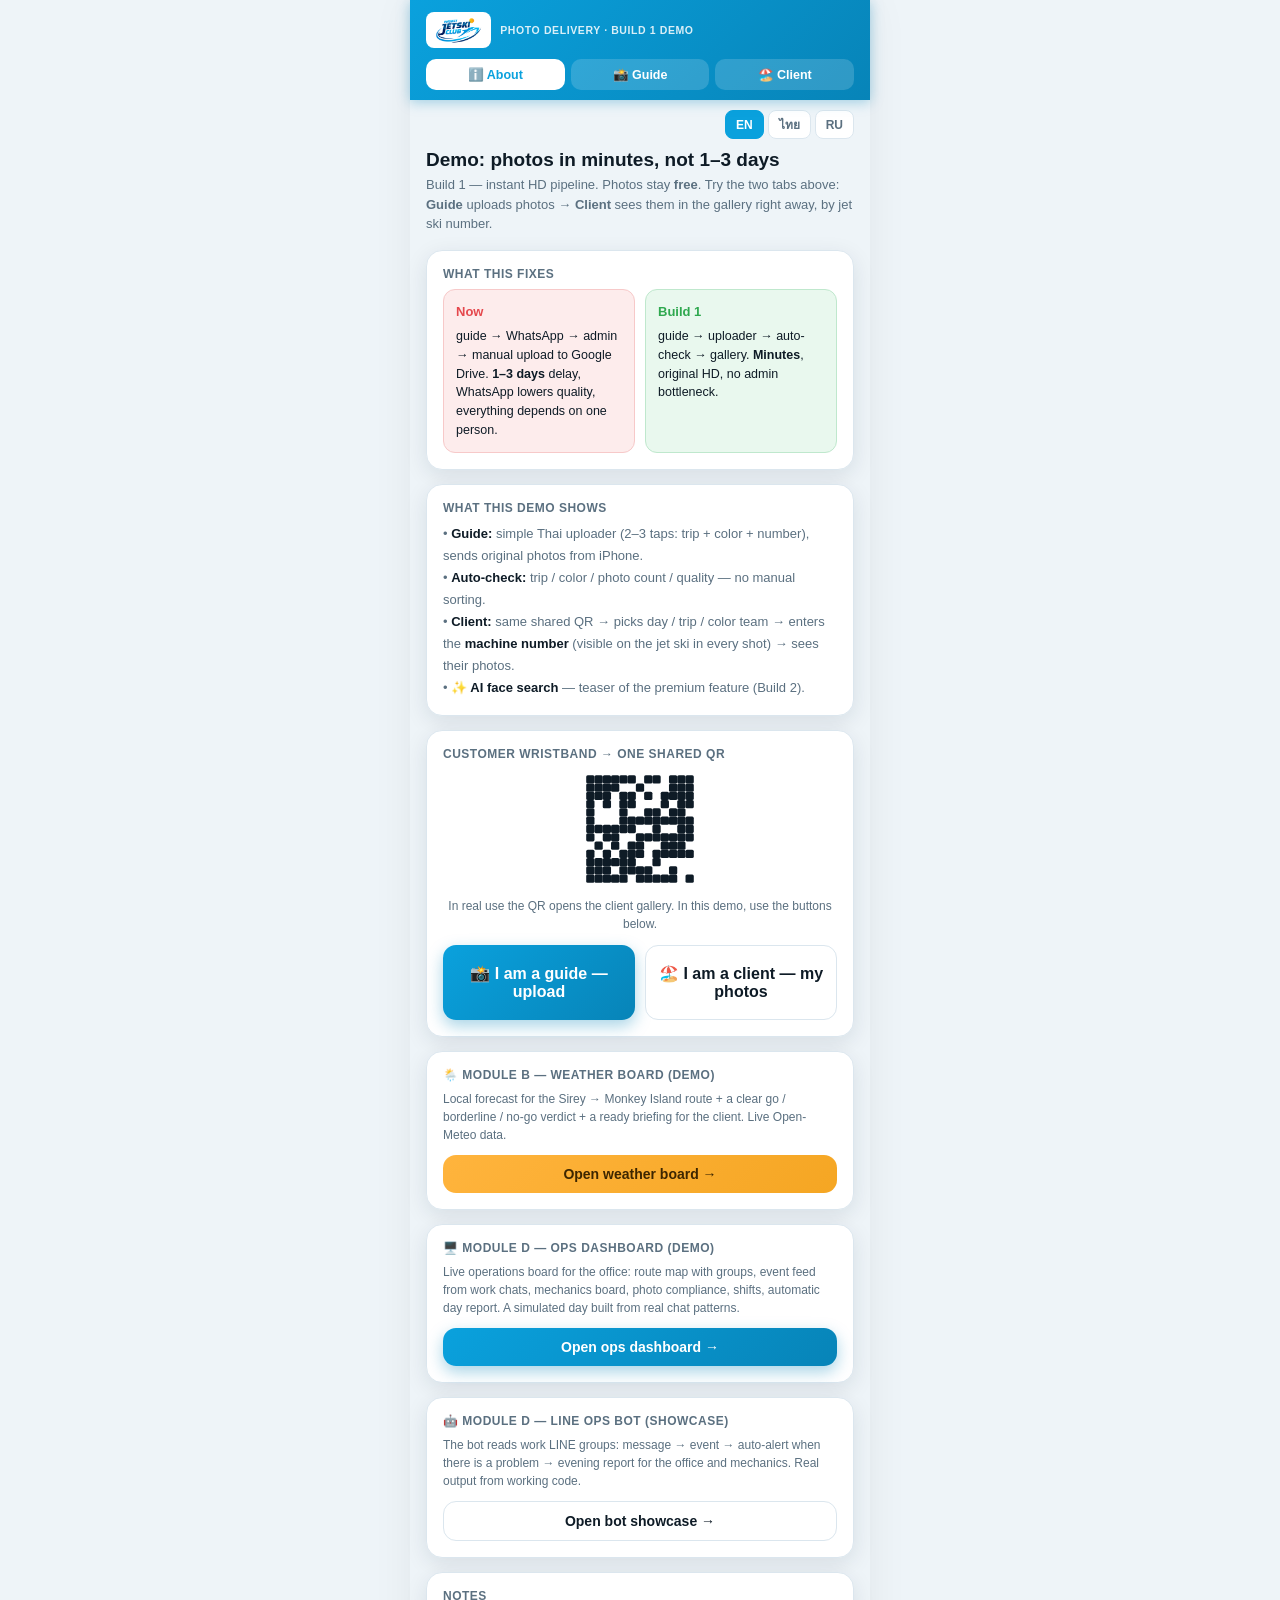
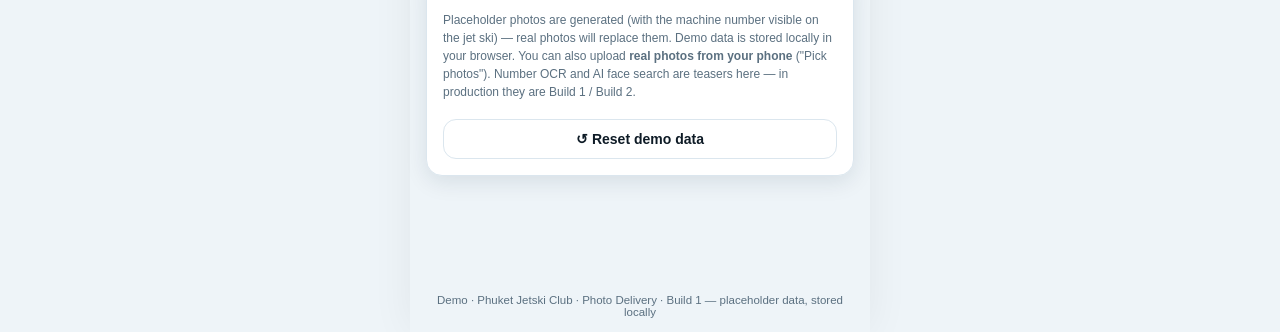
==== commit 436d7aca: "Sync demo: correct hourly weather, real tide in scenarios, tomorrow view, Thai (draft), 08:30/12:45 " ====
--- a/index.html
+++ b/index.html
@@ -2,10 +2,10 @@
 <html lang="en">
 <head>
 <meta charset="utf-8">
-<meta name="viewport" content="width=device-width, initial-scale=1, maximum-scale=1, user-scalable=no">
+<meta name="viewport" content="width=device-width, initial-scale=1">
 <meta name="theme-color" content="#0aa1dd">
 <meta name="apple-mobile-web-app-capable" content="yes">
-<title>JetSki Phuket — Photo Delivery (Build 1 demo)</title>
+<title>Phuket Jetski Club — Photo Delivery (Build 1 demo)</title>
 <style>
   :root{
     --accent:#0aa1dd; --accent2:#f5a623; --ink:#0e1b26; --muted:#5b7080;
@@ -51,8 +51,9 @@
   .numrow{display:flex;align-items:center;gap:10px}
   .numrow button{width:44px;height:44px;border-radius:12px;border:1.5px solid var(--line);background:#fff;
     font-size:22px;font-weight:800;color:var(--accent);cursor:pointer}
-  .numrow input{width:88px;height:44px;text-align:center;font-size:22px;font-weight:800;border:1.5px solid var(--line);
-    border-radius:12px;color:var(--ink)}
+  .numrow input{width:104px;height:44px;text-align:center;font-size:20px;font-weight:800;border:1.5px solid var(--line);
+    border-radius:12px;color:var(--ink);text-transform:uppercase;letter-spacing:.5px}
+  .draft{font-size:12px;line-height:1.5;background:#fff5e2;border:1px solid #ffe1a8;color:#a86a00;border-radius:10px;padding:8px 10px;margin:-6px 0 14px}
   .btn{display:block;width:100%;border:0;border-radius:13px;padding:15px;font-size:16px;font-weight:800;
     cursor:pointer;transition:.15s;text-align:center}
   .btn:active{transform:scale(.98)}
@@ -116,7 +117,7 @@
   <header class="top">
     <div class="brand">
       <img class="logo" src="assets/logo.png" alt="Phuket Jetski Club" style="width:auto;height:28px;background:#fff;padding:4px 8px;border-radius:8px;box-sizing:content-box">
-      <span id="brandName"><small>Photo delivery · Build 1 demo</small></span>
+      <span id="brandName"><small data-i18n="brand_small">Photo delivery · Build 1 demo</small></span>
     </div>
     <div class="tabs">
       <button data-view="home" class="active" data-i18n="tab_about">ℹ️ About</button>
@@ -128,20 +129,25 @@
   <main>
     <!-- ============ HOME / ABOUT THE DEMO ============ -->
     <section id="view-home" class="on">
-      <h2>Demo: photos in minutes, not 1–3 days</h2>
-      <p class="sub">Build 1 — instant HD pipeline. Photos stay <b>free</b>. Try the two tabs above: <b>Guide</b> uploads photos → <b>Client</b> sees them in the gallery right away, by jet ski number.</p>
-
-      <div class="card">
-        <div class="label">What this fixes</div>
+      <div class="lang" id="hLang">
+        <button data-lang="en" class="on">EN</button>
+        <button data-lang="th">ไทย</button>
+        <button data-lang="ru">RU</button>
+      </div>
+      <h2 data-i18n="home_h2">Demo: photos in minutes, not 1–3 days</h2>
+      <p class="sub" data-i18n="home_sub">Build 1 — instant HD pipeline. Photos stay <b>free</b>. Try the two tabs above: <b>Guide</b> uploads photos → <b>Client</b> sees them in the gallery right away, by jet ski number.</p>
+
+      <div class="card">
+        <div class="label" data-i18n="fix_lbl">What this fixes</div>
         <div class="beforeafter">
-          <div class="ba now"><h4>Now</h4>guide → WhatsApp → admin → manual upload to Google Drive. <b>1–3 days</b> delay, WhatsApp lowers quality, everything depends on one person.</div>
-          <div class="ba new"><h4>Build 1</h4>guide → uploader → auto-check → gallery. <b>Minutes</b>, original HD, no admin bottleneck.</div>
+          <div class="ba now" data-i18n="now_ba"><h4>Now</h4>guide → WhatsApp → admin → manual upload to Google Drive. <b>1–3 days</b> delay, WhatsApp lowers quality, everything depends on one person.</div>
+          <div class="ba new" data-i18n="new_ba"><h4>Build 1</h4>guide → uploader → auto-check → gallery. <b>Minutes</b>, original HD, no admin bottleneck.</div>
         </div>
       </div>
 
       <div class="card">
-        <div class="label">What this demo shows</div>
-        <div class="kv">
+        <div class="label" data-i18n="shows_lbl">What this demo shows</div>
+        <div class="kv" data-i18n="shows_kv">
           • <b>Guide:</b> simple Thai uploader (2–3 taps: trip + color + number), sends original photos from iPhone.<br>
           • <b>Auto-check:</b> trip / color / photo count / quality — no manual sorting.<br>
           • <b>Client:</b> same shared QR → picks day / trip / color team → enters the <b>machine number</b> (visible on the jet ski in every shot) → sees their photos.<br>
@@ -150,38 +156,38 @@
       </div>
 
       <div class="card" style="text-align:center">
-        <div class="label" style="text-align:left">Customer wristband → one shared QR</div>
+        <div class="label" style="text-align:left" data-i18n="qr_lbl">Customer wristband → one shared QR</div>
         <img class="qr" id="homeQr" alt="QR">
-        <div class="hint">In real use the QR opens the client gallery. In this demo, use the buttons below.</div>
+        <div class="hint" data-i18n="qr_hint">In real use the QR opens the client gallery. In this demo, use the buttons below.</div>
         <div class="rolebtns" style="margin-top:12px">
-          <button class="btn primary" data-goto="guide">📸 I am a guide — upload</button>
-          <button class="btn ghost" data-goto="client">🏖️ I am a client — my photos</button>
+          <button class="btn primary" data-goto="guide" data-i18n="go_guide">📸 I am a guide — upload</button>
+          <button class="btn ghost" data-goto="client" data-i18n="go_client">🏖️ I am a client — my photos</button>
         </div>
       </div>
 
       <div class="card">
-        <div class="label">🌦️ Module B — Weather board (demo)</div>
-        <div class="hint" style="margin-top:0">Local forecast for the Sirey → Monkey Island route + a clear go / borderline / no-go verdict + a ready briefing for the client. Live Open-Meteo data.</div>
-        <a class="btn accent2 sm" href="weather.html" style="margin-top:11px;text-decoration:none">Open weather board →</a>
-      </div>
-
-      <div class="card">
-        <div class="label">🖥️ Module D — Ops Dashboard (demo)</div>
-        <div class="hint" style="margin-top:0">Live operations board for the office: route map with groups, event feed from work chats, mechanics board, photo compliance, shifts, automatic day report. A simulated day built from real chat patterns.</div>
-        <a class="btn primary sm" href="dashboard.html" style="margin-top:11px;text-decoration:none;color:#fff">Open ops dashboard →</a>
-      </div>
-
-      <div class="card">
-        <div class="label">🤖 Module D — LINE Ops Bot (showcase)</div>
-        <div class="hint" style="margin-top:0">The bot reads work LINE groups: message → event → auto-alert when there is a problem → evening report for the office and mechanics. Real output from working code.</div>
-        <a class="btn ghost sm" href="bot.html" style="margin-top:11px;text-decoration:none;display:block;text-align:center">Open bot showcase →</a>
-      </div>
-
-      <div class="card">
-        <div class="label">Notes</div>
+        <div class="label" data-i18n="modB_lbl">🌦️ Module B — Weather board (demo)</div>
+        <div class="hint" style="margin-top:0" data-i18n="modB_p">Local forecast for the Sirey → Monkey Island route + a clear go / borderline / no-go verdict + a ready briefing for the client. Live Open-Meteo data.</div>
+        <a class="btn accent2 sm" href="weather.html" style="margin-top:11px;text-decoration:none" data-i18n="modB_btn">Open weather board →</a>
+      </div>
+
+      <div class="card">
+        <div class="label" data-i18n="modD_lbl">🖥️ Module D — Ops Dashboard (demo)</div>
+        <div class="hint" style="margin-top:0" data-i18n="modD_p">Live operations board for the office: route map with groups, event feed from work chats, mechanics board, photo compliance, shifts, automatic day report. A simulated day built from real chat patterns.</div>
+        <a class="btn primary sm" href="dashboard.html" style="margin-top:11px;text-decoration:none;color:#fff" data-i18n="modD_btn">Open ops dashboard →</a>
+      </div>
+
+      <div class="card">
+        <div class="label" data-i18n="bot_lbl">🤖 Module D — LINE Ops Bot (showcase)</div>
+        <div class="hint" style="margin-top:0" data-i18n="bot_p">The bot reads work LINE groups: message → event → auto-alert when there is a problem → evening report for the office and mechanics. Real output from working code.</div>
+        <a class="btn ghost sm" href="bot.html" style="margin-top:11px;text-decoration:none;display:block;text-align:center" data-i18n="bot_btn">Open bot showcase →</a>
+      </div>
+
+      <div class="card">
+        <div class="label" data-i18n="notes_lbl">Notes</div>
         <div class="hint" style="margin-top:0">
-          Placeholder photos are generated (with the machine number visible on the jet ski) — real photos will replace them. Demo data is stored locally in your browser. You can also upload <b>real photos from your phone</b> ("Pick photos"). Number OCR and AI face search are teasers here — in production they are Build 1 / Build 2.
-          <br><br><button class="btn ghost sm" id="resetBtn">↺ Reset demo data</button>
+          <span data-i18n="notes_p">Placeholder photos are generated (with the machine number visible on the jet ski) — real photos will replace them. Demo data is stored locally in your browser. You can also upload <b>real photos from your phone</b> ("Pick photos"). Number OCR and AI face search are teasers here — in production they are Build 1 / Build 2.</span>
+          <br><br><button class="btn ghost sm" id="resetBtn" data-i18n="reset_btn">↺ Reset demo data</button>
         </div>
       </div>
     </section>
@@ -190,6 +196,7 @@
     <section id="view-guide">
       <h2>อัปโหลดรูปภาพ <span style="font-size:13px;color:var(--muted);font-weight:600">(Guide · upload)</span></h2>
       <p class="sub">เลือกรอบ ทีมสี และหมายเลขเจ็ตสกี แล้วอัปโหลดรูป — เข้าแกลเลอรีทันที<br><span style="font-size:12px">Trip → color → machine number → photos. The client sees them right away.</span></p>
+      <div class="draft">📝 ฉบับร่าง — ข้อความภาษาไทยอยู่ระหว่างการตรวจทาน · Draft — Thai wording under review</div>
 
       <div class="card">
         <div class="label">รอบ / Trip — <span id="gDate"></span></div>
@@ -203,7 +210,7 @@
         <div class="label">หมายเลขเจ็ตสกี / Machine number</div>
         <div class="numrow">
           <button id="gMinus">−</button>
-          <input id="gSki" type="number" value="7" inputmode="numeric">
+          <input id="gSki" type="text" value="K7" maxlength="6" autocapitalize="characters" autocomplete="off" spellcheck="false" placeholder="K7">
           <button id="gPlus">+</button>
           <span class="hint" id="gSkiHint" style="margin:0 0 0 6px"></span>
         </div>
@@ -238,7 +245,7 @@
         <div class="pillrow" id="cColor"></div>
         <div class="label" id="cLblSki" style="margin-top:14px">Your jet ski number</div>
         <div class="numrow">
-          <input id="cSki" type="number" placeholder="#" inputmode="numeric">
+          <input id="cSki" type="text" placeholder="K7" maxlength="6" autocapitalize="characters" autocomplete="off" spellcheck="false">
           <button class="btn ghost sm" id="cAll" style="width:auto;padding:11px 14px">Show all group</button>
         </div>
         <button class="btn accent2 sm" id="cAI" style="margin-top:12px">✨ <span id="cAILbl">AI: find all photos of me (selfie)</span></button>
@@ -253,14 +260,13 @@
     </section>
   </main>
 
-  <div class="footnote">Demo · JetSki Phuket Photo Delivery · Build 1 — placeholder data, stored locally</div>
+  <div class="footnote" data-i18n="footnote">Demo · Phuket Jetski Club · Photo Delivery · Build 1 — placeholder data, stored locally</div>
 </div>
 
 <div id="toast"></div>
 <div class="overlay" id="overlay"><div class="sheet" id="sheet"></div></div>
 
-<!-- real photos (gitignored; absent on GitHub → falls back to placeholders) -->
-<script src="sample_photos/manifest.js"></script>
+<!-- real sample photos (sample_photos/manifest.js) are gitignored and loaded dynamically, local hosts only — see INIT -->
 <script>
 (function(){
 "use strict";
@@ -268,55 +274,76 @@
 /* ---------- CONFIG (replace with the client's brand) ---------- */
 const BRAND = { name:"PHUKET JETSKI CLUB", logo:"🌊", accent:"#0aa1dd" };
 const SESSIONS = [
-  {key:"morning",   th:"รอบเช้า", en:"Morning 08:20"},
-  {key:"afternoon", th:"รอบบ่าย", en:"Afternoon 12:30"}
+  {key:"morning",   th:"รอบเช้า 08:30", en:"Morning 08:30"},   // session start times since 12.10.2026 (were 08:20 / 12:30)
+  {key:"afternoon", th:"รอบบ่าย 12:45", en:"Afternoon 12:45"}
 ];
+// a demo subset of the client's wristband colours (💛 Yellow 💜 Purple 💙 Blue 🩷 Pink 🧡 Orange 💚 Green) — the real
+// roster uses more colours (season 2026: 10–11); add them here when needed
 const COLORS = [
-  {key:"red",   hex:"#e5484d", th:"แดง",     en:"Red",   range:[1,7]},
-  {key:"blue",  hex:"#0091d5", th:"น้ำเงิน", en:"Blue",  range:[8,14]},
-  {key:"green", hex:"#2fa84f", th:"เขียว",   en:"Green", range:[15,21]}
+  {key:"yellow", hex:"#f5c518", fg:"#3d2600", emoji:"💛", th:"เหลือง", en:"Yellow"},
+  {key:"purple", hex:"#8e5bd8", emoji:"💜", th:"ม่วง",    en:"Purple"},
+  {key:"blue",   hex:"#3f8ef7", emoji:"💙", th:"น้ำเงิน", en:"Blue"},
+  {key:"pink",   hex:"#ef7fb3", emoji:"🩷", th:"ชมพู",    en:"Pink"},
+  {key:"orange", hex:"#f08c2e", emoji:"🧡", th:"ส้ม",     en:"Orange"},
+  {key:"green",  hex:"#3ddc78", fg:"#0b3d1e", emoji:"💚", th:"เขียว",   en:"Green"}
 ];
+// machine numbers are alphanumeric (K7, H100, Y62, P11 …) — the letter is the fleet series, not the team
+const SAMPLE_SKIS = {
+  yellow:["Y62","Y7","K12"], purple:["P11","P4","H41"], blue:["K7","K9","K10","K11"],
+  pink:["K2","K3","H29"], orange:["K24","H7","Y20"], green:["K15","P8","H66"]
+};
+const LEGACY_COLOR = {red:"pink"}; // older manifests used a 3-team scheme (red/blue/green)
 const STOPS = ["Coconut Is.","Rang Yai","Rang Noi","Naka Yai","Monkey Is."]; // real route islands (east coast)
-const KEY = "jetski_demo_v3";
+const KEY = "jetski_demo_v4"; // v4: colour teams below + alphanumeric machines (old v3 data is simply ignored)
 const todayStr = new Date().toLocaleDateString("en-CA"); // local date, not UTC (Bangkok mornings are still "yesterday" in UTC)
 
 /* ---------- STATE ---------- */
 let _id=0;
-let state = load();
+// localStorage may be blocked (private mode / storage disabled) — never let it throw
+function lsGet(k){ try{ return localStorage.getItem(k); }catch(e){ return null; } }
+function lsSet(k,v){ try{ localStorage.setItem(k,v); }catch(e){} }
+function lsRemove(k){ try{ localStorage.removeItem(k); }catch(e){} }
+let state = null; // filled in boot() (after the optional local manifest has loaded)
 let ui = { view:"home", lang:"en",
-  g:{session:"afternoon", color:"blue", ski:9},
+  g:{session:"afternoon", color:"blue", ski:"K7"},
   c:{session:"morning", color:"blue", ski:null, ai:false} };
 
 function load(){
   // re-seed when the day changes: otherwise after midnight the "today" gallery is empty
-  try{ const s=JSON.parse(localStorage.getItem(KEY)); if(s&&s.photos&&s.seededAt===todayStr) return s; }catch(e){}
+  try{ const s=JSON.parse(lsGet(KEY)); if(s&&s.photos&&s.seededAt===todayStr) return s; }catch(e){}
   return seed();
 }
-function save(){ try{ localStorage.setItem(KEY, JSON.stringify(state)); }catch(e){} }
+function save(){ lsSet(KEY, JSON.stringify(state)); }
+function normSki(v){ return String(v==null?"":v).toUpperCase().replace(/[\s#]/g,"").slice(0,6); }
+// real sample photos from sample_photos/manifest.js (if present) — normalised to the colour-team / alphanumeric scheme.
+// Backward compatible: legacy colors map via LEGACY_COLOR, numeric machines become K-series (9 → K9).
+function manifestPhotos(){
+  const real = Array.isArray(window.DEMO_PHOTOS) ? window.DEMO_PHOTOS : [];
+  return real.filter(r=>r&&r.file).map(r=>{
+    const color = colorOf(r.color) ? r.color : (LEGACY_COLOR[r.color] || "blue");
+    const ski = /^\d+$/.test(String(r.ski)) ? "K"+String(r.ski) : normSki(r.ski);
+    return {session:r.session||"morning", color, ski, stop:r.stop||STOPS[0], file:r.file};
+  });
+}
 function seed(){
-  // real sample photos (from sample_photos/manifest.js if present) override placeholders for their ski
-  const real = Array.isArray(window.DEMO_PHOTOS) ? window.DEMO_PHOTOS : [];
-  const realKeys = new Set(real.map(r=>(r.session||"morning")+"|"+r.color+"|"+r.ski));
+  // real sample photos override placeholders for their (session|color|machine)
+  const real = manifestPhotos();
+  const realKeys = new Set(real.map(r=>r.session+"|"+r.color+"|"+r.ski));
   const photos=[];
   // seed MORNING only (afternoon starts empty → guide fills it live)
   COLORS.forEach(c=>{
-    for(let ski=c.range[0]; ski<=c.range[1]; ski++){
-      if(realKeys.has("morning|"+c.key+"|"+ski)) continue; // covered by real photos
-      STOPS.forEach((stop,si)=>{
-        for(let n=0;n<2;n++){
-          photos.push(mk({day:todayStr,session:"morning",color:c.key,ski,stop}));
-        }
-      });
-    }
+    (SAMPLE_SKIS[c.key]||[]).forEach(ski=>{
+      if(realKeys.has("morning|"+c.key+"|"+ski)) return; // covered by real photos
+      STOPS.forEach(stop=>{ for(let n=0;n<2;n++) photos.push(mk({day:todayStr,session:"morning",color:c.key,ski,stop})); });
+    });
   });
-  real.forEach(r=>photos.push(mk({day:todayStr,session:r.session||"morning",color:r.color,ski:r.ski,stop:r.stop||STOPS[0],src:"sample_photos/"+encodeURIComponent(r.file)})));
+  real.forEach(r=>photos.push(mk({day:todayStr,session:r.session,color:r.color,ski:r.ski,stop:r.stop,src:"sample_photos/"+encodeURIComponent(r.file)})));
   const s={photos, seededAt:todayStr};
-  try{ localStorage.setItem(KEY, JSON.stringify(s)); }catch(e){}
+  lsSet(KEY, JSON.stringify(s));
   return s;
 }
 function mk(o){ return Object.assign({id:"p"+(Date.now().toString(36))+(_id++)+Math.floor(Math.random()*1e4)}, o); }
 function colorOf(k){ return COLORS.find(c=>c.key===k); }
-function skiColor(ski){ const c=COLORS.find(c=>ski>=c.range[0]&&ski<=c.range[1]); return c?c.key:null; }
 
 /* ---------- SVG placeholder photo (machine number visible on the jet ski) ---------- */
 function hash(s){let h=2166136261;for(let i=0;i<s.length;i++){h^=s.charCodeAt(i);h=Math.imul(h,16777619);}return h>>>0;}
@@ -352,7 +379,7 @@
 <path d='M78 40 q18 6 30 2' stroke='#dff1fb' stroke-width='4' fill='none' opacity='.8' stroke-linecap='round'/>
 </g>
 <rect x='8' y='${H-26}' width='auto' height='18' rx='9' fill='#0e1b26' opacity='.55'/>
-<text x='14' y='${H-13}' font-family='Arial' font-size='11' fill='#fff'>📍 ${p.stop} · ${(colorOf(p.color)||{}).en||''} #${p.ski}</text>
+<text x='14' y='${H-13}' font-family='Arial' font-size='11' fill='#fff'>📍 ${p.stop} · ${(colorOf(p.color)||{}).en||''} ${p.ski}</text>
 ${wm?`<text x='${W/2}' y='${H/2}' font-family='Arial' font-size='22' font-weight='bold' fill='#ffffff' opacity='.28' text-anchor='middle' transform='rotate(-18 ${W/2} ${H/2})'>${BRAND.name}</text>`:''}
 </svg>`;
   return "data:image/svg+xml;charset=utf-8,"+encodeURIComponent(svg);
@@ -374,8 +401,10 @@
 }
 
 /* ---------- i18n ----------
-   EN is complete. TH is empty for now — missing keys fall back to EN.
-   Switch language with the EN | ไทย | RU buttons; choice persists in localStorage. */
+   EN is complete: strings for the About tab / header / footer are read from the markup
+   ([data-i18n]) at start-up, the rest is below. TH is a machine-drafted version that still
+   needs proofreading by a native speaker (see 14_localization_tasks.md); RU — Russian guests.
+   Switch language with the EN | ไทย | RU buttons; choice persists in localStorage (shared by all demo pages). */
 const LANG_KEY = "jetops_lang";
 const I18N = {
   en:{
@@ -383,7 +412,7 @@
     title:"Your ride photos 🏖️", sub:"Scanned your wristband? Pick your trip and color team, then enter your jet ski number.",
     round:"Trip", colour:"Color team", ski:"Your jet ski number", all:"Show all group",
     ai:"AI: find all photos of me (selfie)", send:"Send gallery link to my phone",
-    count:(n,ski)=> ski? `${n} photo(s) of jet ski #${ski}` : `${n} photo(s) in this group`,
+    count:(n,ski)=> ski? `${n} photo(s) of jet ski ${ski}` : `${n} photo(s) in this group`,
     emptyGroup:"No photos in this trip/color yet.\nIn the real flow they appear seconds after the guide uploads — open the Guide tab and upload to see it.",
     emptySki:"No photos for that number here.\nCheck the machine number on your wristband, or tap “Show all group”.",
     hd:"Full HD · no watermark after download", dl:"Download",
@@ -391,23 +420,85 @@
     premAi:`<span class="badge prem">✨ Premium · Build 2</span><h3 style="margin-top:12px">AI face search</h3><p>Customer takes a selfie → the system finds <b>all their photos</b> across the whole group and day, even from other riders' shots. A premium add-on — base photos stay free.</p><button class="btn accent2" id="ok">Got it</button>`,
     premSend:`<span class="badge prem">📲 Build 2</span><h3 style="margin-top:12px">Send link + capture contact</h3><p>Customer drops their LINE/WhatsApp/email — the gallery is sent <b>instantly</b>, while they're still on site. That restores contact and the window for the enhanced upsell.</p><button class="btn primary" id="ok">Ok</button>`
   },
+  th:{
+    tab_about:"ℹ️ เกี่ยวกับ", tab_guide:"📸 ไกด์", tab_client:"🏖️ ลูกค้า",
+    brand_small:"ส่งรูปให้ลูกค้า · เดโม Build 1 · 📝 ภาษาไทยฉบับร่าง",
+    home_h2:"เดโม: ได้รูปภายในไม่กี่นาที ไม่ต้องรอ 1–3 วัน",
+    home_sub:"Build 1 — ระบบส่งรูป HD ทันที รูปยัง<b>ฟรี</b>เหมือนเดิม ลองสองแท็บด้านบน: <b>ไกด์</b> อัปโหลดรูป → <b>ลูกค้า</b> เห็นรูปในแกลเลอรีทันที ค้นด้วยหมายเลขเจ็ตสกี",
+    fix_lbl:"แก้ปัญหาอะไร",
+    now_ba:"<h4>ตอนนี้</h4>ไกด์ → WhatsApp → แอดมิน → อัปโหลดขึ้น Google Drive เอง ล่าช้า <b>1–3 วัน</b> WhatsApp ลดคุณภาพรูป และทุกอย่างขึ้นอยู่กับคนคนเดียว",
+    new_ba:"<h4>Build 1</h4>ไกด์ → ระบบอัปโหลด → ตรวจอัตโนมัติ → แกลเลอรี ใช้เวลา<b>ไม่กี่นาที</b> ได้รูป HD ต้นฉบับ แอดมินไม่ต้องทำเอง",
+    shows_lbl:"เดโมนี้แสดงอะไร",
+    shows_kv:"• <b>ไกด์:</b> หน้าอัปโหลดภาษาไทยแบบง่าย (2–3 แตะ: รอบ + สี + หมายเลข) ส่งรูปต้นฉบับจาก iPhone<br>• <b>ตรวจอัตโนมัติ:</b> รอบ / สี / จำนวนรูป / คุณภาพ — ไม่ต้องคัดแยกเอง<br>• <b>ลูกค้า:</b> สแกน QR เดียวกัน → เลือกวัน / รอบ / ทีมสี → ใส่<b>หมายเลขเจ็ตสกี</b> (เห็นบนเจ็ตสกีในทุกรูป) → เห็นรูปของตัวเอง<br>• <b>✨ ค้นหารูปด้วยใบหน้า (AI)</b> — ตัวอย่างฟีเจอร์พรีเมียม (Build 2)",
+    qr_lbl:"สายรัดข้อมือลูกค้า → QR เดียวกันทั้งหมด",
+    qr_hint:"ในการใช้งานจริง QR จะเปิดแกลเลอรีของลูกค้า ในเดโมนี้ให้ใช้ปุ่มด้านล่าง",
+    go_guide:"📸 ฉันเป็นไกด์ — อัปโหลด", go_client:"🏖️ ฉันเป็นลูกค้า — รูปของฉัน",
+    modB_lbl:"🌦️ โมดูล B — บอร์ดสภาพอากาศ (เดโม)",
+    modB_p:"พยากรณ์เฉพาะเส้นทาง Sirey → Monkey Island + สรุปชัดเจน ไปได้ / ก้ำกึ่ง / ไม่ข้าม + ข้อความบรีฟลูกค้าพร้อมใช้ ข้อมูลจริงจาก Open-Meteo",
+    modB_btn:"เปิดบอร์ดสภาพอากาศ →",
+    modD_lbl:"🖥️ โมดูล D — แดชบอร์ดงานประจำวัน (เดโม)",
+    modD_p:"บอร์ดงานแบบสดสำหรับออฟฟิศ: แผนที่เส้นทางพร้อมทีม ฟีดเหตุการณ์จากแชทงาน บอร์ดช่าง ความครบของรูป กะงาน และรายงานประจำวันอัตโนมัติ เป็นการจำลองหนึ่งวันจากรูปแบบแชทจริง",
+    modD_btn:"เปิดแดชบอร์ด →",
+    bot_lbl:"🤖 โมดูล D — บอท LINE (ตัวอย่าง)",
+    bot_p:"บอทอ่านกลุ่ม LINE ของทีม: ข้อความ → เหตุการณ์ → แจ้งเตือนอัตโนมัติเมื่อมีปัญหา → รายงานตอนเย็นให้ออฟฟิศและช่าง เป็นผลลัพธ์จริงจากโค้ดที่ใช้งานได้",
+    bot_btn:"เปิดตัวอย่างบอท →",
+    notes_lbl:"หมายเหตุ",
+    notes_p:"รูปตัวอย่างสร้างขึ้นอัตโนมัติ (เห็นหมายเลขเจ็ตสกีในรูป) — จะเปลี่ยนเป็นรูปจริงภายหลัง ข้อมูลเดโมเก็บไว้ในเบราว์เซอร์ของคุณเท่านั้น คุณอัปโหลด<b>รูปจริงจากมือถือ</b>ได้ด้วย (“เลือกรูปจากเครื่อง”) การอ่านหมายเลข (OCR) และการค้นหาด้วยใบหน้า (AI) ในเดโมนี้เป็นเพียงตัวอย่าง — ในระบบจริงอยู่ใน Build 1 / Build 2",
+    reset_btn:"↺ รีเซ็ตข้อมูลเดโม",
+    footnote:"เดโม · Phuket Jetski Club · ส่งรูปให้ลูกค้า · Build 1 — ข้อมูลตัวอย่าง เก็บไว้ในเครื่อง",
+    title:"รูปจากทริปของคุณ 🏖️", sub:"สแกนสายรัดข้อมือแล้วใช่ไหม? เลือกรอบและทีมสี แล้วใส่หมายเลขเจ็ตสกีของคุณ",
+    round:"รอบ", colour:"ทีมสี", ski:"หมายเลขเจ็ตสกีของคุณ", all:"ดูทั้งกลุ่ม",
+    ai:"AI: หารูปทั้งหมดของฉัน (เซลฟี่)", send:"ส่งลิงก์แกลเลอรีเข้ามือถือ",
+    count:(n,ski)=> ski? `เจ็ตสกี ${ski}: ${n} รูป` : `ในกลุ่มนี้มี ${n} รูป`,
+    emptyGroup:"รอบ/สีนี้ยังไม่มีรูป\nในการใช้งานจริง รูปจะขึ้นภายในไม่กี่วินาทีหลังไกด์อัปโหลด — ลองเปิดแท็บไกด์แล้วอัปโหลดดู",
+    emptySki:"ไม่มีรูปของหมายเลขนี้\nตรวจหมายเลขเจ็ตสกีบนสายรัดข้อมือ หรือกด “ดูทั้งกลุ่ม”",
+    hd:"Full HD · ไม่มีลายน้ำเมื่อดาวน์โหลด", dl:"ดาวน์โหลด",
+    dlToast:"⬇️ เริ่มดาวน์โหลดแล้ว (เดโม)", resetToast:"↺ รีเซ็ตข้อมูลเดโมแล้ว",
+    premAi:`<span class="badge prem">✨ พรีเมียม · Build 2</span><h3 style="margin-top:12px">ค้นหารูปด้วยใบหน้า (AI)</h3><p>ลูกค้าถ่ายเซลฟี่ → ระบบหา<b>รูปทั้งหมดของลูกค้า</b>จากทั้งกลุ่มและทั้งวัน รวมถึงรูปที่ติดอยู่ในรูปของคนอื่น เป็นบริการเสริมแบบพรีเมียม — รูปพื้นฐานยังฟรีเหมือนเดิม</p><button class="btn accent2" id="ok">เข้าใจแล้ว</button>`,
+    premSend:`<span class="badge prem">📲 Build 2</span><h3 style="margin-top:12px">ส่งลิงก์ + เก็บช่องทางติดต่อ</h3><p>ลูกค้าใส่ LINE/WhatsApp/อีเมล — ระบบส่งแกลเลอรีให้<b>ทันที</b> ขณะที่ลูกค้ายังอยู่ที่ท่า ทำให้มีช่องทางติดต่อกลับ และมีโอกาสเสนอรูปแบบพิเศษเพิ่ม</p><button class="btn primary" id="ok">ตกลง</button>`
+  },
   ru:{
     tab_about:"ℹ️ О демо", tab_guide:"📸 Гид", tab_client:"🏖️ Клиент",
-    lbl_morning:"Утро 08:20", lbl_afternoon:"День 12:30",
-    lbl_red:"Красный", lbl_blue:"Синий", lbl_green:"Зелёный",
+    brand_small:"Выдача фото · демо Билд 1",
+    home_h2:"Демо: фото за минуты, а не за 1–3 дня",
+    home_sub:"Билд 1 — мгновенный HD-пайплайн. Фото остаются <b>бесплатными</b>. Попробуйте две вкладки выше: <b>Гид</b> загружает фото → <b>Клиент</b> сразу видит их в галерее по номеру гидроцикла.",
+    fix_lbl:"Что это исправляет",
+    now_ba:"<h4>Сейчас</h4>гид → WhatsApp → админ → ручная загрузка в Google Drive. Задержка <b>1–3 дня</b>, WhatsApp снижает качество, всё держится на одном человеке.",
+    new_ba:"<h4>Билд 1</h4>гид → аплоадер → авто-проверка → галерея. <b>Минуты</b>, оригинальное HD, админ больше не узкое место.",
+    shows_lbl:"Что показывает демо",
+    shows_kv:"• <b>Гид:</b> простой тайский аплоадер (2–3 тапа: рейс + цвет + номер), отправляет оригиналы фото с iPhone.<br>• <b>Авто-проверка:</b> рейс / цвет / количество фото / качество — без ручной сортировки.<br>• <b>Клиент:</b> тот же общий QR → выбирает день / рейс / цвет команды → вводит <b>номер гидроцикла</b> (он виден на гидроцикле в каждом кадре) → видит свои фото.<br>• <b>✨ AI-поиск по лицу</b> — тизер премиум-функции (Билд 2).",
+    qr_lbl:"Браслет клиента → один общий QR",
+    qr_hint:"В реальной работе QR открывает галерею клиента. В демо используйте кнопки ниже.",
+    go_guide:"📸 Я гид — загрузить", go_client:"🏖️ Я клиент — мои фото",
+    modB_lbl:"🌦️ Модуль B — Погодный борт (демо)",
+    modB_p:"Локальный прогноз для маршрута Sirey → Monkey Island + понятный вердикт «идём / на грани / не идём» + готовый брифинг для клиента. Живые данные Open-Meteo.",
+    modB_btn:"Открыть погодный борт →",
+    modD_lbl:"🖥️ Модуль D — Ops-дашборд (демо)",
+    modD_p:"Живая операционная доска для офиса: карта маршрута с группами, лента событий из рабочих чатов, доска механиков, фото-комплаенс, смены, автоматический отчёт дня. Симулированный день на реальных паттернах чата.",
+    modD_btn:"Открыть ops-дашборд →",
+    bot_lbl:"🤖 Модуль D — LINE-бот (витрина)",
+    bot_p:"Бот читает рабочие LINE-группы: сообщение → событие → авто-алерт при проблеме → вечерний отчёт офису и механикам. Реальный вывод работающего кода.",
+    bot_btn:"Открыть витрину бота →",
+    notes_lbl:"Примечания",
+    notes_p:"Фото-заглушки генерируются (номер машины виден на гидроцикле) — их заменят реальные фото. Данные демо хранятся локально в вашем браузере. Можно загрузить и <b>реальные фото с телефона</b> («Выбрать реальные фото»). OCR номера и AI-поиск по лицу здесь — тизеры; в проде это Билд 1 / Билд 2.",
+    reset_btn:"↺ Сбросить демо-данные",
+    footnote:"Демо · Phuket Jetski Club · Выдача фото · Билд 1 — данные-заглушки, хранятся локально",
+    lbl_morning:"Утро 08:30", lbl_afternoon:"День 12:45",
+    lbl_yellow:"Жёлтый", lbl_purple:"Фиолетовый", lbl_blue:"Синий", lbl_pink:"Розовый", lbl_orange:"Оранжевый", lbl_green:"Зелёный",
     title:"Ваши фото с катания 🏖️", sub:"Отсканировали браслет? Выберите рейс и цвет команды, затем введите номер гидроцикла.",
     round:"Рейс", colour:"Цвет команды", ski:"Ваш номер гидроцикла", all:"Показать всю группу",
     ai:"AI: найти все фото со мной (селфи)", send:"Прислать ссылку на галерею на телефон",
-    count:(n,ski)=> ski? `${n} фото гидроцикла №${ski}` : `${n} фото в этой группе`,
+    count:(n,ski)=> ski? `${n} фото гидроцикла ${ski}` : `${n} фото в этой группе`,
     emptyGroup:"В этом рейсе/цвете пока нет фото.\nВ реальном потоке они появляются через секунды после загрузки гидом — откройте вкладку «Гид» и загрузите.",
     emptySki:"Нет фото по этому номеру.\nПроверьте номер на браслете или нажмите «Показать всю группу».",
     hd:"Полное HD · без водяного знака после скачивания", dl:"Скачать",
     dlToast:"⬇️ Скачивание начато (демо)", resetToast:"↺ Демо-данные сброшены",
     premAi:`<span class="badge prem">✨ Премиум · Билд 2</span><h3 style="margin-top:12px">AI-поиск по лицу</h3><p>Клиент делает селфи → система находит <b>все его фото</b> по всей группе и дню, даже с чужих кадров. Это премиум-продукт (продаётся отдельно, база остаётся бесплатной).</p><button class="btn accent2" id="ok">Понятно</button>`,
     premSend:`<span class="badge prem">📲 Билд 2</span><h3 style="margin-top:12px">Ссылка + контакт</h3><p>Здесь клиент оставляет LINE/WhatsApp/email — галерея уходит ему <b>сразу</b>, пока он ещё на месте. Так восстанавливается контакт и окно для enhanced-апселла.</p><button class="btn primary" id="ok">Ок</button>`
-  },
-  th:{} // Thai translations pending — every key falls back to EN
+  }
 };
+// EN defaults for the static markup (About tab, header, footer) come from the HTML itself — one source of truth
+document.querySelectorAll("[data-i18n]").forEach(el=>{ const k=el.dataset.i18n; if(I18N.en[k]==null) I18N.en[k]=el.innerHTML.trim(); });
 function t(k){ const d=I18N[ui.lang]||{}; return (d[k]!=null) ? d[k] : I18N.en[k]; }
 function pillLabel(it,lang){
   if(it[lang]!=null) return it[lang];                       // label stored on the item (th/en)
@@ -416,15 +507,17 @@
 }
 function applyLang(lang){
   ui.lang = I18N[lang] ? lang : "en";
-  try{ localStorage.setItem(LANG_KEY, ui.lang); }catch(e){}
-  $$("#cLang button").forEach(b=>b.classList.toggle("on",b.dataset.lang===ui.lang));
-  $$("[data-i18n]").forEach(el=>{ const v=t(el.dataset.i18n); if(v!=null) el.textContent=v; });
+  lsSet(LANG_KEY, ui.lang);
+  document.documentElement.lang = ui.lang;
+  $$(".lang button").forEach(b=>b.classList.toggle("on",b.dataset.lang===ui.lang));
+  $$("[data-i18n]").forEach(el=>{ const v=t(el.dataset.i18n); if(typeof v==="string") el.innerHTML=v; }); // our own dictionary strings only
   if(ui.view==="client") renderClient();
 }
 
 /* ---------- RENDER ---------- */
 const $=s=>document.querySelector(s), $$=s=>Array.from(document.querySelectorAll(s));
 function setView(v){
+  if(!state) state=load();
   ui.view=v;
   $$(".tabs button").forEach(b=>b.classList.toggle("active",b.dataset.view===v));
   $$("main section").forEach(s=>s.classList.remove("on"));
@@ -438,9 +531,9 @@
   items.forEach(it=>{
     const b=document.createElement("button");
     b.className="pill"+(opts.color?" color":"")+(it.key===selKey?" sel":"");
-    if(opts.color){ b.innerHTML=`<span class='dot' style='background:${it.hex}'></span>${pillLabel(it,opts.lang)}`; }
+    if(opts.color){ b.innerHTML=`<span class='dot' style='background:${it.hex}'></span>${it.emoji?it.emoji+" ":""}${pillLabel(it,opts.lang)}`; }
     else b.textContent = pillLabel(it,opts.lang);
-    if(it.key===selKey&&opts.color) b.style.background=it.hex, b.style.borderColor=it.hex;
+    if(it.key===selKey&&opts.color){ b.style.background=it.hex; b.style.borderColor=it.hex; b.style.color=it.fg||"#fff"; }
     b.onclick=()=>onPick(it.key);
     container.appendChild(b);
   });
@@ -450,20 +543,21 @@
 function renderGuide(){
   $("#gDate").textContent = todayStr;
   pills($("#gSession"), SESSIONS, ui.g.session, k=>{ui.g.session=k;renderGuide();}, {lang:"th"});
-  pills($("#gColor"), COLORS, ui.g.color, k=>{ui.g.color=k; const c=colorOf(k); ui.g.ski=c.range[0]+1; renderGuide();}, {color:true,lang:"th"});
+  pills($("#gColor"), COLORS, ui.g.color, k=>{ui.g.color=k; renderGuide();}, {color:true,lang:"th"});
   $("#gSki").value = ui.g.ski;
   const c=colorOf(ui.g.color);
-  $("#gSkiHint").textContent = `(${c.en} ${c.range[0]}–${c.range[1]})`;
+  $("#gSkiHint").textContent = `${c.en} · e.g. ${(SAMPLE_SKIS[c.key]||[]).slice(0,3).join(" · ")}`;
   const n = state.photos.filter(p=>p.day===todayStr).length;
   $("#gTodayCount").innerHTML = `วันนี้อัปโหลดแล้ว / Uploaded today: <b>${n}</b> — ผ่านคุณ ไม่ต้องผ่านแอดมิน / no admin, no WhatsApp, original quality.`;
 }
-function clampSki(){ let v=parseInt($("#gSki").value||"0",10); if(isNaN(v)||v<1)v=1; if(v>99)v=99; ui.g.ski=v; $("#gSki").value=v;
-  const ck=skiColor(v); if(ck&&ck!==ui.g.color){ui.g.color=ck; pills($("#gColor"),COLORS,ui.g.color,k=>{ui.g.color=k;renderGuide();},{color:true,lang:"th"});}
-}
+function clampSki(){ let v=normSki($("#gSki").value); if(!/^[A-Z0-9]{1,6}$/.test(v)) v=ui.g.ski||"K7"; ui.g.ski=v; $("#gSki").value=v; }
+// − / + step the numeric part of the machine number (K7 → K8); letters (fleet series) stay
+function stepSki(d){ clampSki(); const m=/^([A-Z]*)(\d+)$/.exec(ui.g.ski); if(!m) return;
+  const n=Math.min(999,Math.max(1,parseInt(m[2],10)+d)); ui.g.ski=m[1]+n; $("#gSki").value=ui.g.ski; }
 function runAutoCheck(count, done){
   const card=$("#gCheckCard"), box=$("#gChecks"); card.style.display="block";
   const c=colorOf(ui.g.color), sess=SESSIONS.find(s=>s.key===ui.g.session);
-  const items=[`รอบ/รหัสสี: ${sess.th} · ${c.th} #${ui.g.ski}`,`จำนวนรูป / Photos: ${count}`,`คุณภาพ/รูปแบบ / Quality·format: OK`,`บันทึกเข้าแกลเลอรี / Saved to gallery`];
+  const items=[`รอบ/รหัสสี: ${sess.th} · ${c.th} ${ui.g.ski}`,`จำนวนรูป / Photos: ${count}`,`คุณภาพ/รูปแบบ / Quality·format: OK`,`บันทึกเข้าแกลเลอรี / Saved to gallery`];
   box.innerHTML=""; const rows=items.map(txt=>{const d=document.createElement("div");d.className="checkline";d.innerHTML=`<span class='bx'>…</span><span>${txt}</span>`;box.appendChild(d);return d;});
   let i=0; (function step(){ if(i<rows.length){ rows[i].classList.add("ok"); rows[i].querySelector(".bx").textContent="✓"; i++; setTimeout(step,340);} else setTimeout(done,260); })();
 }
@@ -490,7 +584,7 @@
 /* ----- CLIENT ----- */
 function renderClient(){
   const L=ui.lang;
-  $$("#cLang button").forEach(b=>b.classList.toggle("on",b.dataset.lang===L));
+  $$(".lang button").forEach(b=>b.classList.toggle("on",b.dataset.lang===L));
   $("#cTitle").textContent=t("title"); $("#cSub").textContent=t("sub");
   $("#cLblSession").textContent=t("round"); $("#cLblColor").textContent=t("colour"); $("#cLblSki").textContent=t("ski");
   $("#cAll").textContent=t("all"); $("#cAILbl").textContent=t("ai"); $("#cSendLbl").textContent=t("send");
@@ -503,8 +597,9 @@
   const L=ui.lang, grid=$("#cGrid"), empty=$("#cEmpty");
   let list=state.photos.filter(p=>p.day===todayStr && p.session===ui.c.session && p.color===ui.c.color);
   const groupCount=list.length;
-  if(ui.c.ski!=null && ui.c.ski!=="" && !ui.c.all){ list=list.filter(p=>String(p.ski)===String(ui.c.ski)); }
-  $("#cCount").innerHTML = t("count")(list.length, (ui.c.all?null:(ui.c.ski||null)));
+  const want=normSki(ui.c.ski); // case-insensitive: "k7" / "K 7" / "#K7" all match K7
+  if(want && !ui.c.all){ list=list.filter(p=>normSki(p.ski)===want); }
+  $("#cCount").innerHTML = t("count")(list.length, ((ui.c.all||!want)?null:want));
   grid.innerHTML="";
   if(!list.length){
     grid.classList.add("hidden"); empty.classList.remove("hidden");
@@ -514,7 +609,7 @@
   grid.classList.remove("hidden"); empty.classList.add("hidden");
   list.slice(0,60).forEach(p=>{
     const d=document.createElement("div"); d.className="ph";
-    d.innerHTML=`<img loading="lazy" src="${photoSrc(p,true)}" alt=""><span class="tag">#${p.ski}</span>`;
+    d.innerHTML=`<img loading="lazy" src="${photoSrc(p,true)}" alt=""><span class="tag">${p.ski}</span>`;
     d.onclick=()=>lightbox(p); grid.appendChild(d);
   });
 }
@@ -529,11 +624,16 @@
   $("#dlBtn").onclick=()=>download(p);
   $("#closeBtn").onclick=closeSheet;
 }
+function extOf(p){ // real photos keep their real extension; only generated placeholders are .svg
+  if(!p.src) return "svg";
+  const m=/^data:image\/(png|jpe?g|webp|heic|gif)/i.exec(p.src) || /\.(png|jpe?g|webp|heic|gif)(\?|$)/i.exec(p.src);
+  return m ? m[1].toLowerCase().replace("jpeg","jpg") : "jpg";
+}
 function download(p){
   const a=document.createElement("a");
   if(p.src){ a.href=p.src; }
   else{ const svg=decodeURIComponent(svgFor(p,{wm:false}).replace("data:image/svg+xml;charset=utf-8,","")); const blob=new Blob([svg],{type:"image/svg+xml"}); a.href=URL.createObjectURL(blob); }
-  a.download=`${BRAND.name.replace(/\s+/g,"_")}_${p.color}_ski${p.ski}_${p.stop.replace(/\s+/g,"")}.svg`;
+  a.download=`${BRAND.name.replace(/\s+/g,"_")}_${p.color}_${p.ski}_${p.stop.replace(/\s+/g,"")}.${extOf(p)}`;
   document.body.appendChild(a); a.click(); a.remove();
   toast(t("dlToast"));
 }
@@ -552,8 +652,8 @@
 /* ---------- WIRE ---------- */
 $$(".tabs button").forEach(b=>b.onclick=()=>setView(b.dataset.view));
 $$("[data-goto]").forEach(b=>b.onclick=()=>setView(b.dataset.goto));
-$("#gMinus").onclick=()=>{ui.g.ski=Math.max(1,ui.g.ski-1);$("#gSki").value=ui.g.ski;clampSki();};
-$("#gPlus").onclick=()=>{ui.g.ski=Math.min(99,ui.g.ski+1);$("#gSki").value=ui.g.ski;clampSki();};
+$("#gMinus").onclick=()=>stepSki(-1);
+$("#gPlus").onclick=()=>stepSki(+1);
 $("#gSki").onchange=clampSki;
 $("#gAddDemo").onclick=addDemoBatch;
 $("#gPickReal").onclick=()=>$("#gFile").click();
@@ -562,15 +662,29 @@
 $("#cAll").onclick=()=>{ ui.c.all=true; renderGrid(); };
 $("#cAI").onclick=()=>premiumSheet("ai");
 $("#cSend").onclick=()=>premiumSheet("send");
-$$("#cLang button").forEach(b=>b.onclick=()=>applyLang(b.dataset.lang));
-$("#resetBtn").onclick=()=>{ localStorage.removeItem(KEY); state=seed(); toast(t("resetToast")); if(ui.view!=="home"){renderGuide();renderClient();} };
+$$(".lang button").forEach(b=>b.onclick=()=>applyLang(b.dataset.lang));
+$("#resetBtn").onclick=()=>{ lsRemove(KEY); state=seed(); toast(t("resetToast")); if(ui.view!=="home"){renderGuide();renderClient();} };
 
 /* ---------- INIT ---------- */
 // brand logo is an image in the header (assets/logo.png)
 $("#homeQr").src = qrSvg();
 document.documentElement.style.setProperty("--accent", BRAND.accent);
-applyLang((function(){ try{ return localStorage.getItem(LANG_KEY); }catch(e){} return null; })() || "en");
-setView("home");
+let booted=false;
+function boot(){
+  if(booted) return; booted=true;
+  state = load();
+  applyLang(lsGet(LANG_KEY) || "en");
+  setView("home");
+}
+// Real sample photos (sample_photos/manifest.js) are gitignored and exist only on a local machine.
+// On a public host (GitHub Pages etc.) the file is never requested → no 404 in the console;
+// locally it is loaded dynamically and a missing file is simply ignored (placeholders are used).
+const LOCAL_HOST = location.protocol==="file:" || /^(localhost|127\.0\.0\.1|\[::1\]|0\.0\.0\.0|192\.168\.\d+\.\d+|10\.\d+\.\d+\.\d+)$/.test(location.hostname);
+if(LOCAL_HOST){
+  const sc=document.createElement("script"); sc.src="sample_photos/manifest.js"; sc.async=true;
+  sc.onload=boot; sc.onerror=boot; document.head.appendChild(sc);
+  setTimeout(boot, 3000); // safety net: never wait on the manifest forever
+}else boot();
 })();
 </script>
 </body>
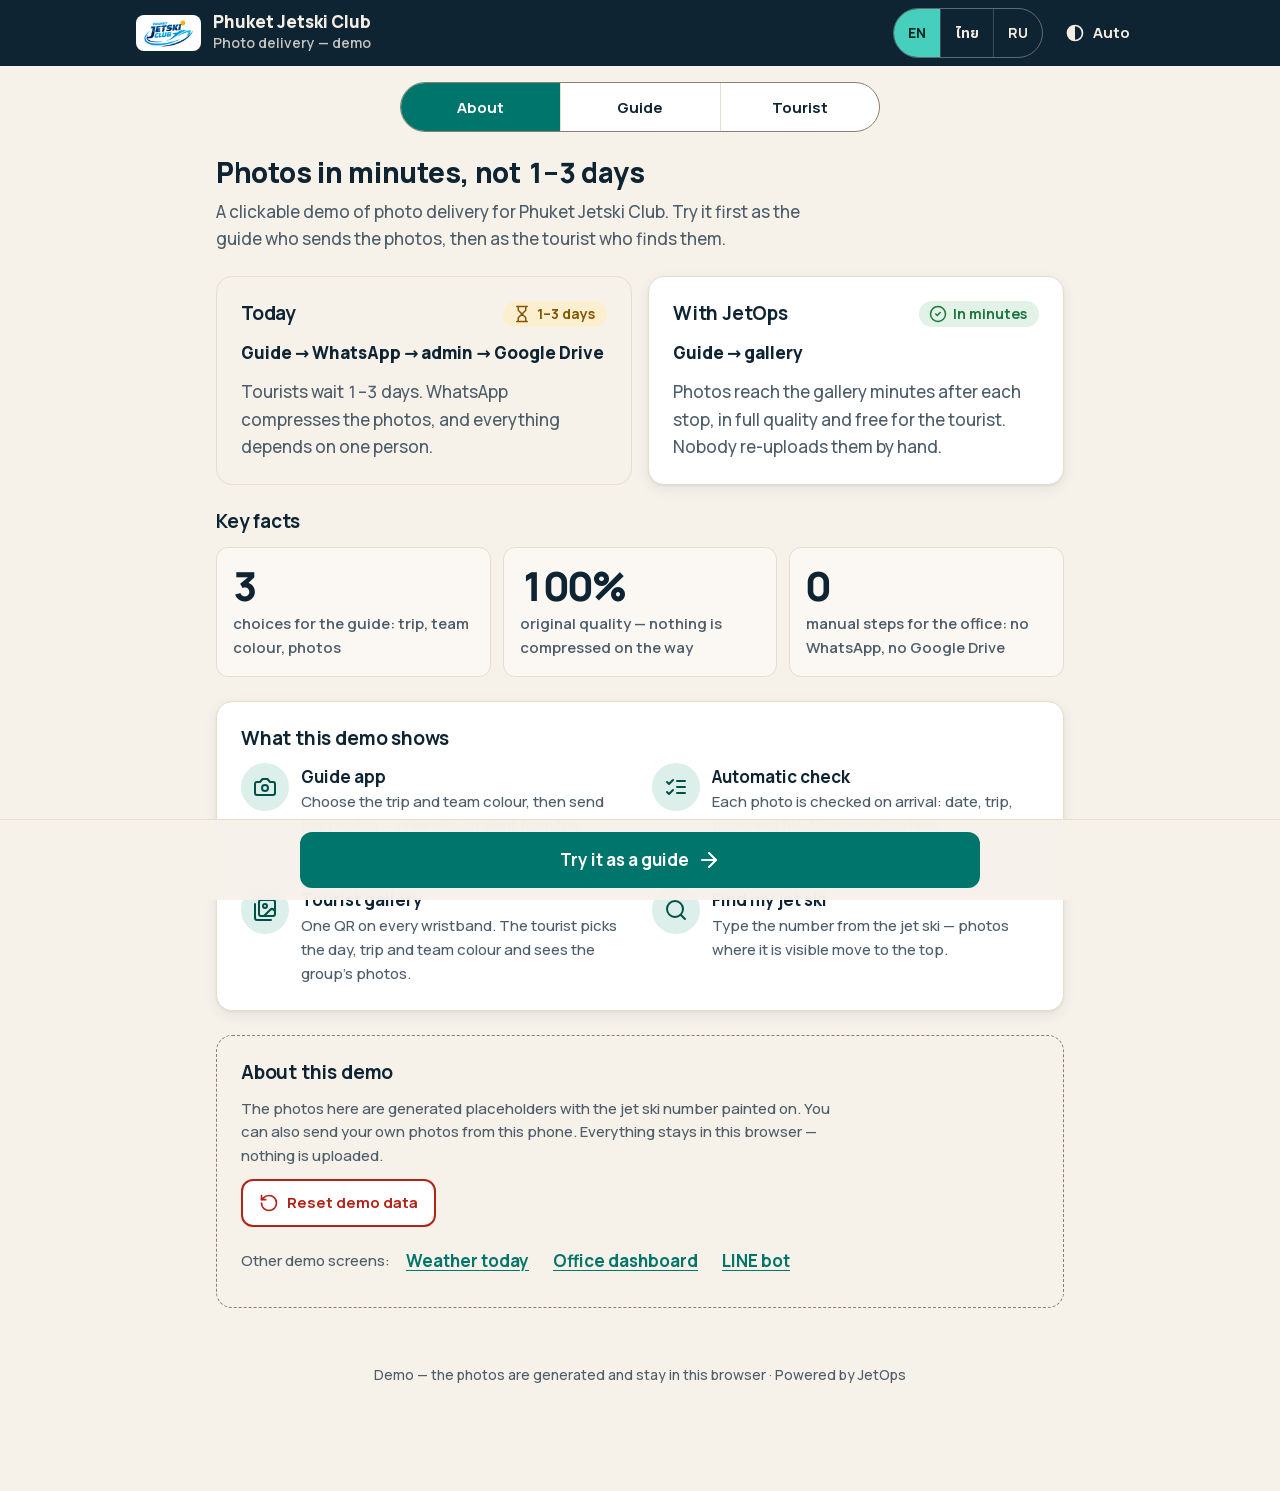
==== commit bddaef6e: "Demo: JetOps design on all four pages (photo demo, dashboard, bot showcase aligned with the real bot" ====
--- a/index.html
+++ b/index.html
@@ -2,319 +2,828 @@
 <html lang="en">
 <head>
 <meta charset="utf-8">
-<meta name="viewport" content="width=device-width, initial-scale=1">
-<meta name="theme-color" content="#0aa1dd">
+<meta name="viewport" content="width=device-width, initial-scale=1, viewport-fit=cover">
+<meta name="theme-color" content="#0F2433" media="(prefers-color-scheme: light)">
+<meta name="theme-color" content="#071219" media="(prefers-color-scheme: dark)">
 <meta name="apple-mobile-web-app-capable" content="yes">
-<title>Phuket Jetski Club — Photo Delivery (Build 1 demo)</title>
+<title>Photo delivery — demo · Phuket Jetski Club</title>
+<link rel="stylesheet" href="assets/jo/jetops.css">
+<script src="assets/jo/theme.js"></script>
 <style>
-  :root{
-    --accent:#0aa1dd; --accent2:#f5a623; --ink:#0e1b26; --muted:#5b7080;
-    --bg:#eef4f8; --card:#ffffff; --line:#dbe6ee; --ok:#2fa84f; --red:#e5484d;
-    --shadow:0 6px 22px rgba(14,40,60,.10); --radius:16px;
+  /* Photo delivery demo — page layout only. Tokens and components (.appbar .seg .btn .card .chip .dot .badge
+     .note .empty .num .actionbar .footer-note) come from assets/jo/jetops.css (JetOps guideline v1).
+     The Guide and Tourist screens copy the layout of the real apps from wave 1:
+       photo-pipeline/public/u/u.css (guide uploader) and photo-pipeline/public/g/g.css (tourist gallery)
+     — this page is deployed on its own, so the pieces it needs are copied here, not linked.
+     The only raw colours: team dots (data) and the generated placeholder photos (image content). */
+  [hidden] { display: none !important; }
+  html { -webkit-tap-highlight-color: transparent; }
+  body { min-height: 100vh; min-height: 100dvh; display: flex; flex-direction: column; }
+  main { flex: 1 0 auto; width: 100%; }
+  button { -webkit-touch-callout: none; }
+
+  /* ---- header: logo + name left; language + theme right (own row on a phone) — as in the guide app ---- */
+  .appbar { padding-top: env(safe-area-inset-top); }
+  .appbar-in { max-width: 1040px; flex-wrap: wrap; row-gap: var(--s2); padding-top: var(--s2); padding-bottom: var(--s2);
+    padding-left: max(var(--s4), env(safe-area-inset-left)); padding-right: max(var(--s4), env(safe-area-inset-right)); }
+  .op-text { min-width: 0; }
+  .appbar-tools { display: flex; align-items: center; gap: var(--s2); }
+  .appbar [data-jo-theme-toggle] { padding: 0 var(--s3); }
+  @media (max-width: 599px) {
+    .appbar .spacer { display: none; }
+    .appbar-tools { flex-basis: 100%; justify-content: space-between; padding-bottom: var(--s1); }
   }
-  *{box-sizing:border-box}
-  html,body{margin:0;padding:0}
-  body{
-    font-family:-apple-system,BlinkMacSystemFont,"Segoe UI",Roboto,"Noto Sans Thai",sans-serif;
-    background:var(--bg); color:var(--ink); -webkit-font-smoothing:antialiased;
+
+  /* ---- demo screen switch: About · Guide · Tourist ---- */
+  .viewbar { display: flex; justify-content: center; padding: var(--s4) var(--s4) 0; }
+  .seg-view { display: grid; grid-template-columns: repeat(3, minmax(0, 1fr)); width: 100%; max-width: 480px; }
+  .seg-view button { padding: 0 var(--s2); font-size: var(--fs-body-s); }
+
+  /* demo-only hints, clearly set apart from the product (dashed, like the weather demo) */
+  .demo-tip { display: grid; grid-template-columns: auto minmax(0, 1fr); gap: var(--s3); align-items: start;
+    padding: var(--s3) var(--s4); border: 1.5px dashed var(--border); border-radius: var(--r-md);
+    color: var(--muted); font-size: var(--fs-body-s); font-weight: 600; line-height: 1.5; }
+  .demo-tip > .ic { margin-top: 1px; }
+  .demo-tip .btn { margin: var(--s1) 0 calc(-1 * var(--s2)) calc(-1 * var(--s3)); }
+
+  /* ================= About ================= */
+  .v-about { max-width: 880px; margin: 0 auto; padding: var(--s5) var(--s4) var(--s6); display: grid;
+    grid-template-columns: minmax(0, 1fr); gap: var(--s5); align-content: start; }
+  .a-head { display: grid; gap: var(--s2); }
+  .a-head p { color: var(--muted); max-width: 62ch; }
+  .sec-h { margin-bottom: var(--s3); }
+  .cmp { display: grid; gap: var(--s4); }
+  @media (min-width: 720px) { .cmp { grid-template-columns: repeat(2, minmax(0, 1fr)); } }
+  .cmp .card { display: grid; gap: var(--s3); align-content: start; }
+  .cmp-now { background: transparent; box-shadow: none; border: 1.5px solid var(--line); }
+  .cmp-h { display: flex; flex-wrap: wrap; align-items: center; justify-content: space-between; gap: var(--s2) var(--s3); }
+  .cmp-flow { font-weight: 800; }
+  .cmp p:last-child { color: var(--muted); }
+  .facts { display: grid; gap: var(--s3); }
+  .fact { display: grid; grid-template-columns: 120px minmax(0, 1fr); align-items: center; gap: var(--s3); }
+  .fact .num { white-space: nowrap; }
+  .fact p { font-size: var(--fs-body-s); font-weight: 600; color: var(--muted); }
+  @media (min-width: 600px) {
+    .facts { grid-template-columns: repeat(3, minmax(0, 1fr)); }
+    .fact { grid-template-columns: minmax(0, 1fr); align-items: start; align-content: start; gap: var(--s1); }
   }
-  #app{max-width:460px;margin:0 auto;min-height:100vh;background:var(--bg);position:relative;
-    box-shadow:0 0 40px rgba(0,0,0,.06)}
-  /* top bar */
-  header.top{position:sticky;top:0;z-index:20;background:linear-gradient(135deg,var(--accent),#0784b8);
-    color:#fff;padding:12px 16px 10px;box-shadow:0 2px 12px rgba(7,132,184,.35)}
-  .brand{display:flex;align-items:center;gap:9px;font-weight:800;letter-spacing:.2px}
-  .brand .logo{width:30px;height:30px;border-radius:9px;background:rgba(255,255,255,.18);
-    display:grid;place-items:center;font-size:17px}
-  .brand small{display:block;font-weight:600;opacity:.85;font-size:10.5px;letter-spacing:.6px;text-transform:uppercase}
-  .tabs{display:flex;gap:6px;margin-top:11px}
-  .tabs button{flex:1;border:0;border-radius:10px;padding:8px 6px;font-size:12.5px;font-weight:700;
-    background:rgba(255,255,255,.16);color:#fff;cursor:pointer;transition:.15s}
-  .tabs button.active{background:#fff;color:var(--accent)}
-  main{padding:16px 16px 90px}
-  section{display:none;animation:fade .25s ease}
-  section.on{display:block}
-  @keyframes fade{from{opacity:0;transform:translateY(6px)}to{opacity:1;transform:none}}
-  h2{font-size:19px;margin:2px 0 4px}
-  .sub{color:var(--muted);font-size:13px;margin:0 0 16px;line-height:1.5}
-  .card{background:var(--card);border:1px solid var(--line);border-radius:var(--radius);
-    padding:16px;box-shadow:var(--shadow);margin-bottom:14px}
-  .label{font-size:12px;font-weight:700;color:var(--muted);text-transform:uppercase;letter-spacing:.5px;margin-bottom:8px}
-  .pillrow{display:flex;flex-wrap:wrap;gap:8px}
-  .pill{border:1.5px solid var(--line);background:#fff;border-radius:999px;padding:9px 15px;font-size:14px;
-    font-weight:700;cursor:pointer;transition:.15s;color:var(--ink)}
-  .pill:active{transform:scale(.96)}
-  .pill.sel{border-color:var(--accent);background:var(--accent);color:#fff}
-  .pill.color{padding-left:12px}
-  .pill.color .dot{display:inline-block;width:12px;height:12px;border-radius:50%;margin-right:7px;vertical-align:-1px}
-  .pill.sel.color{color:#fff}
-  .numrow{display:flex;align-items:center;gap:10px}
-  .numrow button{width:44px;height:44px;border-radius:12px;border:1.5px solid var(--line);background:#fff;
-    font-size:22px;font-weight:800;color:var(--accent);cursor:pointer}
-  .numrow input{width:104px;height:44px;text-align:center;font-size:20px;font-weight:800;border:1.5px solid var(--line);
-    border-radius:12px;color:var(--ink);text-transform:uppercase;letter-spacing:.5px}
-  .draft{font-size:12px;line-height:1.5;background:#fff5e2;border:1px solid #ffe1a8;color:#a86a00;border-radius:10px;padding:8px 10px;margin:-6px 0 14px}
-  .btn{display:block;width:100%;border:0;border-radius:13px;padding:15px;font-size:16px;font-weight:800;
-    cursor:pointer;transition:.15s;text-align:center}
-  .btn:active{transform:scale(.98)}
-  .btn.primary{background:linear-gradient(135deg,var(--accent),#0784b8);color:#fff;box-shadow:0 6px 16px rgba(7,132,184,.35)}
-  .btn.accent2{background:linear-gradient(135deg,#ffb43d,var(--accent2));color:#3d2600}
-  .btn.ghost{background:#fff;border:1.5px solid var(--line);color:var(--ink)}
-  .btn.sm{padding:11px;font-size:14px}
-  .hint{font-size:12px;color:var(--muted);margin-top:8px;line-height:1.5}
-  .hidden{display:none!important}
-  /* grid */
-  .grid{display:grid;grid-template-columns:1fr 1fr;gap:8px}
-  .ph{position:relative;border-radius:12px;overflow:hidden;background:#cfe0ea;aspect-ratio:4/3;cursor:pointer;
-    border:1px solid var(--line)}
-  .ph img{width:100%;height:100%;object-fit:cover;display:block}
-  .ph .tag{position:absolute;left:6px;top:6px;background:rgba(14,27,38,.72);color:#fff;font-size:10.5px;
-    font-weight:800;padding:3px 7px;border-radius:6px}
-  .empty{text-align:center;color:var(--muted);padding:30px 12px;font-size:13.5px;line-height:1.6}
-  .count{font-size:13px;color:var(--muted);margin:2px 0 12px}
-  .count b{color:var(--ink)}
-  /* auto-check */
-  .checkline{display:flex;align-items:center;gap:9px;font-size:14px;padding:6px 0;color:var(--muted)}
-  .checkline .bx{width:22px;height:22px;border-radius:50%;border:2px solid var(--line);display:grid;place-items:center;
-    font-size:13px;flex:none}
-  .checkline.ok{color:var(--ink)} .checkline.ok .bx{border-color:var(--ok);background:var(--ok);color:#fff}
-  /* toast */
-  #toast{position:fixed;left:50%;bottom:24px;transform:translateX(-50%) translateY(30px);opacity:0;
-    background:var(--ink);color:#fff;padding:12px 18px;border-radius:12px;font-size:14px;font-weight:700;
-    z-index:60;transition:.3s;box-shadow:0 8px 24px rgba(0,0,0,.3);max-width:88%;text-align:center}
-  #toast.show{transform:translateX(-50%) translateY(0);opacity:1}
-  /* modal / lightbox */
-  .overlay{position:fixed;inset:0;background:rgba(8,20,30,.78);z-index:50;display:none;align-items:center;
-    justify-content:center;padding:18px}
-  .overlay.on{display:flex}
-  .sheet{background:#fff;border-radius:18px;max-width:420px;width:100%;padding:20px;box-shadow:var(--shadow)}
-  .sheet h3{margin:0 0 6px;font-size:18px}
-  .sheet p{color:var(--muted);font-size:14px;line-height:1.6;margin:0 0 16px}
-  .lb img{width:100%;border-radius:12px;display:block;background:#cfe0ea}
-  .badge{display:inline-flex;align-items:center;gap:6px;background:#eaf6fc;color:#0784b8;font-size:11.5px;
-    font-weight:800;padding:5px 10px;border-radius:999px;border:1px solid #cfe9f6}
-  .badge.prem{background:#fff5e2;color:#a86a00;border-color:#ffe1a8}
-  .beforeafter{display:grid;grid-template-columns:1fr 1fr;gap:10px;margin-top:6px}
-  .ba{border-radius:12px;padding:12px;font-size:12.5px;line-height:1.5}
-  .ba.now{background:#fdecec;border:1px solid #f7c9c9}
-  .ba.new{background:#e9f8ee;border:1px solid #bfe8cd}
-  .ba h4{margin:0 0 6px;font-size:13px}
-  .ba.now h4{color:var(--red)} .ba.new h4{color:var(--ok)}
-  .rolebtns{display:grid;grid-template-columns:1fr 1fr;gap:10px;margin-top:4px}
-  .rolebtns .btn{padding:18px 12px}
-  .qr{width:120px;height:120px;margin:6px auto 2px;display:block}
-  .footnote{text-align:center;color:var(--muted);font-size:11.5px;padding:14px}
-  .lang{display:flex;gap:4px;justify-content:flex-end;margin:-6px 0 10px}
-  .lang button{border:1px solid var(--line);background:#fff;border-radius:8px;padding:4px 10px;font-size:12px;
-    font-weight:700;color:var(--muted);cursor:pointer}
-  .lang button.on{background:var(--accent);color:#fff;border-color:var(--accent)}
-  .kv{font-size:13px;color:var(--muted);line-height:1.7}
-  .kv b{color:var(--ink)}
+  .shows ul { list-style: none; margin: 0; padding: 0; display: grid; gap: var(--s4); }
+  @media (min-width: 720px) { .shows ul { grid-template-columns: repeat(2, minmax(0, 1fr)); gap: var(--s5); } }
+  .shows li { display: grid; grid-template-columns: 48px minmax(0, 1fr); gap: var(--s3); align-items: start; }
+  .shows .ic-wrap { width: 48px; height: 48px; border-radius: 50%; display: grid; place-items: center;
+    background: var(--primary-soft); color: var(--primary-strong); }
+  .shows li b { display: block; }
+  .shows li p { color: var(--muted); font-size: var(--fs-body-s); }
+  .demo { border: 1.5px dashed var(--border); border-radius: var(--r-lg); padding: var(--s5); display: grid; gap: var(--s3); justify-items: start; }
+  .demo p { max-width: 68ch; }
+  .demo .note { width: 100%; }
+  .demo .note-act { display: flex; flex-wrap: wrap; gap: var(--s2); margin-top: var(--s3); }
+  .demo-links { display: flex; flex-wrap: wrap; align-items: center; gap: 0 var(--s2); }
+  .demo-links a { display: inline-flex; align-items: center; min-height: 44px; padding: 0 var(--s2); font-weight: 700; }
+
+  /* ================= Guide (copy of the guide uploader layout, u.css) ================= */
+  .v-guide { max-width: var(--w-read); width: 100%; margin: 0 auto; padding: var(--s4) var(--s4) var(--s6);
+    display: grid; grid-template-columns: minmax(0, 1fr); gap: var(--s4); align-content: start; }
+  .note > div { min-width: 0; }
+  .note b { font-weight: 800; }
+  .note .names { display: block; margin-top: var(--s1); color: var(--muted); font-size: var(--fs-caption); font-weight: 600; overflow-wrap: anywhere; }
+  .note .note-act { margin-top: var(--s3); }
+  .note .btn .ic { color: inherit; margin-top: 0; }
+
+  .choose { display: grid; gap: var(--s5); }
+  .step { display: grid; gap: var(--s3); border-radius: var(--r-md); }
+  .step-h { font-size: var(--fs-h3); line-height: 1.35; font-weight: 700; }
+  .step.need { animation: u-need 1.6s ease-out; }
+  @keyframes u-need { 0%, 60% { box-shadow: 0 0 0 4px var(--surface), 0 0 0 7px var(--warn); } 100% { box-shadow: 0 0 0 4px var(--surface), 0 0 0 7px transparent; } }
+
+  .seg-day { display: grid; grid-template-columns: 1fr 1fr; width: 100%; border-radius: var(--r-md); }
+  .seg-day button { min-height: var(--h-control); padding: var(--s2) var(--s3); display: grid; align-content: center; justify-items: center;
+    font: 700 var(--fs-body)/1.3 var(--font); }
+  .seg-day button .d { font-size: var(--fs-caption); font-weight: 600; color: var(--muted); }
+  .seg-day button[aria-pressed="true"] .d { color: inherit; }
+
+  .v-guide .chip { position: relative; border-width: 2px; }
+  /* chosen = filled chip + thick border + a check badge on the corner (never colour alone) */
+  .chip .ck { display: none; position: absolute; top: -8px; right: -6px; width: 24px; height: 24px; padding: 3px; border-radius: 50%;
+    background: var(--primary); color: var(--on-primary); stroke-width: 3; box-shadow: 0 0 0 2px var(--surface); }
+  .chip[aria-pressed="true"] .ck { display: block; }
+  .chips-trip { display: grid; grid-template-columns: repeat(auto-fit, minmax(128px, 1fr)); }
+  .chips-trip .chip { min-height: var(--h-control); padding: var(--s2) var(--s3); border-radius: var(--r-md);
+    display: grid; justify-items: center; align-content: center; gap: 0; }
+  .chips-trip .chip .big { font-size: var(--fs-h3); font-weight: 800; line-height: 1.25; }
+  .chips-trip .chip .small { font-size: var(--fs-caption); font-weight: 600; line-height: 1.35; color: var(--muted); }
+  .chips-trip .chip[aria-pressed="true"] .small { color: inherit; }
+  .chips-color { display: grid; grid-template-columns: repeat(2, minmax(0, 1fr)); }
+  @media (min-width: 600px) { .chips-color { grid-template-columns: repeat(3, minmax(0, 1fr)); } }
+  .chips-color .chip { padding: var(--s1) var(--s3) var(--s1) var(--s4); text-align: left; }
+  .chips-color .chip > span:not(.dot) { min-width: 0; overflow-wrap: anywhere; }
+  .chips-color .dot { width: 20px; height: 20px; }
+
+  .photos { display: grid; gap: var(--s4); scroll-margin-top: var(--s4); }
+  .photos-h { display: flex; align-items: center; justify-content: space-between; gap: var(--s2); }
+  .photos-h .step-h { min-width: 0; }
+  .photos-h .btn { flex: none; white-space: nowrap; margin-right: calc(-1 * var(--s2)); }
+  .count { display: inline-block; min-width: 32px; padding: 0 var(--s2); border-radius: var(--r-pill); text-align: center;
+    background: var(--primary-soft); color: var(--primary-strong); font-size: var(--fs-body-s); font-weight: 800; vertical-align: 2px; }
+  .count:empty { display: none; }
+  .photos .empty { padding: var(--s4) var(--s2); }
+
+  .qgrid { display: grid; grid-template-columns: repeat(auto-fill, minmax(96px, 1fr)); gap: var(--s2); }
+  .qgrid:empty { display: none; }
+  .q { position: relative; aspect-ratio: 1; border-radius: var(--r-md); overflow: hidden; background: var(--bg-2); }
+  .q img { width: 100%; height: 100%; object-fit: cover; display: block; }
+  /* overlays sit on a photo, so they use the raw brand colours, same in both themes */
+  .q .x { position: absolute; top: 0; right: 0; width: 44px; height: 44px; padding: 0; border: 0; background: transparent;
+    display: grid; place-items: center; cursor: pointer; color: var(--sand-50); }
+  .q .x span { width: 30px; height: 30px; border-radius: 50%; display: grid; place-items: center;
+    background: color-mix(in srgb, var(--deep-900) 78%, transparent); box-shadow: 0 0 0 1.5px color-mix(in srgb, var(--sand-50) 70%, transparent); }
+  .q .x .ic { width: 18px; height: 18px; stroke-width: 2.5; }
+  .q .st { position: absolute; left: 0; right: 0; bottom: 0; display: flex; align-items: center; justify-content: center; gap: 4px;
+    padding: 3px 4px; font: 700 var(--fs-caption)/1.3 var(--font); white-space: nowrap; overflow: hidden;
+    background: color-mix(in srgb, var(--deep-900) 78%, transparent); color: var(--sand-50); }
+  .q .st .ic { width: 16px; height: 16px; }
+  .q.done .st { background: var(--ok-soft); color: var(--ok); }
+  .q.up img { opacity: .8; }
+
+  .undo { display: flex; align-items: center; justify-content: space-between; gap: var(--s2); padding-left: var(--s4);
+    border-radius: var(--r-md); background: var(--surface-2); border: 1px solid var(--line); font-size: var(--fs-body-s); font-weight: 600; }
+  .status { display: grid; gap: var(--s3); }
+  .status:empty { display: none; }
+  .today-line { display: flex; flex-direction: column; align-items: flex-start; gap: 0;
+    color: var(--muted); font-size: var(--fs-body-s); font-weight: 600; padding: 0 var(--s1); }
+  .today-line .btn { margin-left: calc(-1 * var(--s3)); }
+  @media (min-width: 600px) {
+    .today-line { flex-direction: row; align-items: center; justify-content: space-between; gap: var(--s3); }
+    .today-line .btn { margin-left: 0; margin-right: calc(-1 * var(--s3)); }
+  }
+
+  /* ---- action bar: what happened + summary line + one main button ---- */
+  .bar-in { display: grid; gap: var(--s2); }
+  .result { display: grid; gap: var(--s2); }
+  .result:empty { display: none; }
+  .result .note { padding: var(--s3) var(--s4); }
+  .result .note-act { margin-top: var(--s2); }
+  .summary { display: flex; flex-wrap: wrap; align-items: center; justify-content: center; gap: 2px 6px; text-align: center;
+    font-size: var(--fs-body-s); font-weight: 700; line-height: 1.4; }
+  .summary .sep { color: var(--muted); }
+  .summary .dot { width: 14px; height: 14px; }
+  .progress { height: 6px; border-radius: var(--r-pill); background: var(--bg-2); overflow: hidden; }
+  .progress i { display: block; height: 100%; width: 0; background: var(--primary); transition: width .2s; }
+  .btn[aria-busy="true"] { cursor: progress; }
+  .btn[aria-busy="true"]:active { transform: none; }
+  /* a disabled main button lets the tap through to the bar, which scrolls to the missing step */
+  #send[disabled] { pointer-events: none; }
+
+  @media (max-width: 420px) {
+    .card { padding: var(--s4); }
+    .v-guide { gap: var(--s3); }
+  }
+
+  /* first paint of Guide / Tourist: grey placeholders in the shape of the screen */
+  .skel { max-width: var(--w-read); margin: 0 auto; width: 100%; padding: var(--s4); display: grid; gap: var(--s3); }
+  .sk-title { height: 24px; width: 40%; }
+  .sk-row { height: 56px; }
+  .sk-chips { height: 48px; width: 70%; border-radius: var(--r-pill); }
+  .sk-block { height: 160px; border-radius: var(--r-lg); }
+
+  /* ================= Tourist (copy of the tourist gallery layout, g.css) ================= */
+  .g-page { max-width: 1040px; width: 100%; margin: 0 auto; padding: var(--s4) var(--s4) var(--s6); display: grid; gap: var(--s4); align-content: start; }
+  .g-page > * { min-width: 0; }
+  @media (min-width: 720px) { .g-page { padding: var(--s5) var(--s5) var(--s6); gap: var(--s5); } }
+
+  .g-steps { display: grid; gap: var(--s5); }
+  .g-step { display: grid; gap: var(--s3); }
+  .g-step-h { display: flex; align-items: flex-start; gap: var(--s3); }
+  .g-step-h .g-n { flex: none; width: 32px; height: 32px; margin-top: -2px; border-radius: 50%; display: grid; place-items: center;
+    background: var(--primary-soft); color: var(--primary-strong); font-size: var(--fs-body-s); font-weight: 800; }
+  .g-step-h .g-sub { display: inline-block; color: var(--muted); font-weight: 500; }
+  .g-step .chips { padding-left: 44px; }
+  .g-step .g-wait { padding-left: 44px; color: var(--muted); font-size: var(--fs-body-s); }
+  @media (max-width: 399px) { .g-step .chips, .g-step .g-wait { padding-left: 0; } }
+  /* trips: an even list on a phone (two chips with times do not fit one row at 360–375 px) */
+  @media (max-width: 479px) {
+    #groupsS { display: grid; grid-template-columns: minmax(0, 1fr); }
+    #groupsS .chip { justify-content: flex-start; }
+    #groupsS .chip .g-time { margin-left: auto; }
+  }
+  .chip .g-cnt { color: var(--muted); font-weight: 600; font-size: var(--fs-caption); }
+  .chip[aria-pressed="true"] .g-cnt { color: inherit; }
+  .chip .g-time { font-weight: 800; }
+
+  .g-sum { display: flex; align-items: center; gap: var(--s3); padding: var(--s3) var(--s3) var(--s3) var(--s4); }
+  .g-sum .dot { width: 20px; height: 20px; }
+  .g-sum-txt { flex: 1; min-width: 0; display: grid; line-height: 1.35; }
+  .g-sum-txt b { font-size: var(--fs-body); }
+  .g-sum-txt span { font-size: var(--fs-body-s); }
+
+  .g-photos { display: grid; gap: var(--s4); }
+  .g-photos-top { display: flex; flex-wrap: wrap; align-items: center; justify-content: space-between; gap: var(--s2) var(--s3); }
+  .g-photos-h:focus { outline: none; }
+  .g-photos-top .btn { margin-right: calc(-1 * var(--s3)); }
+  .g-ski { display: grid; gap: var(--s2); max-width: 520px; }
+  .g-ski-row { display: flex; gap: var(--s2); }
+  .g-ski-row .input { flex: 1; min-width: 0; }
+
+  .g-grid { display: grid; gap: var(--s2); grid-template-columns: repeat(2, minmax(0, 1fr)); }
+  @media (min-width: 600px) { .g-grid { grid-template-columns: repeat(3, minmax(0, 1fr)); gap: var(--s3); } }
+  @media (min-width: 900px) { .g-grid { grid-template-columns: repeat(4, minmax(0, 1fr)); } }
+  .g-grid:empty { display: none; }
+  .g-tile { position: relative; display: block; width: 100%; aspect-ratio: 1; padding: 0; margin: 0; overflow: hidden;
+    border: 0; border-radius: var(--r-md); background: var(--bg-2); cursor: zoom-in; font: inherit; color: inherit; }
+  .g-tile img { width: 100%; height: 100%; object-fit: cover; display: block; transition: transform .2s; }
+  @media (hover: hover) { .g-tile:hover img { transform: scale(1.03); } }
+  .g-tile:focus-visible { outline-offset: 3px; }
+  .g-tile.mine { box-shadow: 0 0 0 3px var(--primary); }
+  .g-tile .badge { position: absolute; left: var(--s2); top: var(--s2); box-shadow: var(--shadow-1); }
+  .g-turn { animation: jo-spin 1.2s linear infinite; }
+  @media (prefers-reduced-motion: reduce) { .g-turn { animation-duration: 3.6s; } .g-tile img { transition: none; } }
+  .g-more { justify-self: center; }
+  .g-msg .empty .h3 { max-width: 30ch; text-wrap: balance; }
+  .g-msg .empty p { text-wrap: balance; }
+
+  /* "coming later" teaser: a quiet card, no button */
+  .g-later { display: grid; grid-template-columns: 48px minmax(0, 1fr); gap: var(--s3); align-items: start; box-shadow: none; background: var(--surface-2); }
+  .g-later .ic-wrap { width: 48px; height: 48px; border-radius: 50%; display: grid; place-items: center; background: var(--bg-2); color: var(--muted); }
+  .g-later p { color: var(--muted); font-size: var(--fs-body-s); margin-top: var(--s1); }
+
+  /* ---- viewer: full-screen sheet, always the dark palette (photos read best on dark) ---- */
+  .g-viewer { width: 100%; height: 100%; max-width: none; max-height: none; margin: 0; padding: 0; border: 0;
+    background: var(--bg); color: var(--fg); }
+  .g-viewer[open] { display: grid; grid-template-rows: auto minmax(0, 1fr) auto; }
+  .g-viewer::backdrop { background: rgb(4 12 18 / 70%); }
+  body:has(.g-viewer[open]) { overflow: hidden; }
+  .g-v-top { display: flex; align-items: center; gap: var(--s3); min-height: 56px; padding: var(--s2) var(--s4);
+    padding-top: calc(var(--s2) + env(safe-area-inset-top)); }
+  .g-v-count { font-weight: 700; font-size: var(--fs-body-s); color: var(--muted); }
+  .g-v-stage { position: relative; min-height: 0; overflow: hidden; touch-action: pan-y pinch-zoom; }
+  .g-v-stage img { position: absolute; inset: 0; margin: auto; max-width: calc(100% - 2 * var(--s2)); max-height: 100%; border-radius: var(--r-md); }
+  .g-v-nav { position: absolute; top: 50%; transform: translateY(-50%); width: var(--h-control); height: var(--h-control);
+    display: grid; place-items: center; padding: 0; border-radius: 50%; cursor: pointer;
+    border: 1.5px solid var(--border); background: color-mix(in srgb, var(--bg) 72%, transparent); color: var(--fg); }
+  .g-v-nav:hover { background: var(--surface-2); }
+  .g-v-prev { left: var(--s3); }
+  .g-v-next { right: var(--s3); }
+  .g-v-actions { display: grid; gap: var(--s2); padding: var(--s3) var(--s4); padding-bottom: calc(var(--s4) + env(safe-area-inset-bottom)); }
+  .g-v-btns { display: flex; gap: var(--s3); width: 100%; max-width: 480px; margin: 0 auto; }
+  .g-v-btns .btn-primary { flex: 1; }
+  .g-v-hint { text-align: center; color: var(--muted); font-size: var(--fs-caption); max-width: 480px; margin: 0 auto; }
+  @media (min-width: 720px) {
+    .g-v-top { padding-inline: var(--s5); }
+    .g-v-stage img { max-width: calc(100% - 2 * (var(--h-control) + var(--s5))); }
+    .g-v-prev { left: var(--s4); }
+    .g-v-next { right: var(--s4); }
+  }
+
+  .footer-note { max-width: var(--w-read); margin: 0 auto; }
+  .footer-note p + p { margin-top: var(--s2); }
 </style>
 </head>
 <body>
-<div id="app">
-  <header class="top">
-    <div class="brand">
-      <img class="logo" src="assets/logo.png" alt="Phuket Jetski Club" style="width:auto;height:28px;background:#fff;padding:4px 8px;border-radius:8px;box-sizing:content-box">
-      <span id="brandName"><small data-i18n="brand_small">Photo delivery · Build 1 demo</small></span>
+<svg id="jo-sprite" xmlns="http://www.w3.org/2000/svg" style="display:none" aria-hidden="true"><!-- Lucide icons (ISC), copied from assets/jo/icons.svg --><symbol id="i-arrow-right" viewBox="0 0 24 24" fill="none" stroke="currentColor" stroke-width="2" stroke-linecap="round" stroke-linejoin="round"><path d="M5 12h14" /><path d="m12 5 7 7-7 7" /></symbol><symbol id="i-ban" viewBox="0 0 24 24" fill="none" stroke="currentColor" stroke-width="2" stroke-linecap="round" stroke-linejoin="round"><circle cx="12" cy="12" r="10" /><path d="m4.9 4.9 14.2 14.2" /></symbol><symbol id="i-camera" viewBox="0 0 24 24" fill="none" stroke="currentColor" stroke-width="2" stroke-linecap="round" stroke-linejoin="round"><path d="M14.5 4h-5L7 7H4a2 2 0 0 0-2 2v9a2 2 0 0 0 2 2h16a2 2 0 0 0 2-2V9a2 2 0 0 0-2-2h-3l-2.5-3z" /><circle cx="12" cy="13" r="3" /></symbol><symbol id="i-check" viewBox="0 0 24 24" fill="none" stroke="currentColor" stroke-width="2" stroke-linecap="round" stroke-linejoin="round"><path d="M20 6 9 17l-5-5" /></symbol><symbol id="i-chevron-left" viewBox="0 0 24 24" fill="none" stroke="currentColor" stroke-width="2" stroke-linecap="round" stroke-linejoin="round"><path d="m15 18-6-6 6-6" /></symbol><symbol id="i-chevron-right" viewBox="0 0 24 24" fill="none" stroke="currentColor" stroke-width="2" stroke-linecap="round" stroke-linejoin="round"><path d="m9 18 6-6-6-6" /></symbol><symbol id="i-circle-check" viewBox="0 0 24 24" fill="none" stroke="currentColor" stroke-width="2" stroke-linecap="round" stroke-linejoin="round"><circle cx="12" cy="12" r="10" /><path d="m9 12 2 2 4-4" /></symbol><symbol id="i-circle-x" viewBox="0 0 24 24" fill="none" stroke="currentColor" stroke-width="2" stroke-linecap="round" stroke-linejoin="round"><circle cx="12" cy="12" r="10" /><path d="m15 9-6 6" /><path d="m9 9 6 6" /></symbol><symbol id="i-download" viewBox="0 0 24 24" fill="none" stroke="currentColor" stroke-width="2" stroke-linecap="round" stroke-linejoin="round"><path d="M21 15v4a2 2 0 0 1-2 2H5a2 2 0 0 1-2-2v-4" /><polyline points="7 10 12 15 17 10" /><line x1="12" x2="12" y1="15" y2="3" /></symbol><symbol id="i-hourglass" viewBox="0 0 24 24" fill="none" stroke="currentColor" stroke-width="2" stroke-linecap="round" stroke-linejoin="round"><path d="M5 22h14" /><path d="M5 2h14" /><path d="M17 22v-4.172a2 2 0 0 0-.586-1.414L12 12l-4.414 4.414A2 2 0 0 0 7 17.828V22" /><path d="M7 2v4.172a2 2 0 0 0 .586 1.414L12 12l4.414-4.414A2 2 0 0 0 17 6.172V2" /></symbol><symbol id="i-image-up" viewBox="0 0 24 24" fill="none" stroke="currentColor" stroke-width="2" stroke-linecap="round" stroke-linejoin="round"><path d="M10.3 21H5a2 2 0 0 1-2-2V5a2 2 0 0 1 2-2h14a2 2 0 0 1 2 2v10l-3.1-3.1a2 2 0 0 0-2.814.014L6 21" /><path d="m14 19.5 3-3 3 3" /><path d="M17 22v-5.5" /><circle cx="9" cy="9" r="2" /></symbol><symbol id="i-images" viewBox="0 0 24 24" fill="none" stroke="currentColor" stroke-width="2" stroke-linecap="round" stroke-linejoin="round"><path d="M18 22H4a2 2 0 0 1-2-2V6" /><path d="m22 13-1.296-1.296a2.41 2.41 0 0 0-3.408 0L11 18" /><circle cx="12" cy="8" r="2" /><rect width="16" height="16" x="6" y="2" rx="2" /></symbol><symbol id="i-info" viewBox="0 0 24 24" fill="none" stroke="currentColor" stroke-width="2" stroke-linecap="round" stroke-linejoin="round"><circle cx="12" cy="12" r="10" /><path d="M12 16v-4" /><path d="M12 8h.01" /></symbol><symbol id="i-list-checks" viewBox="0 0 24 24" fill="none" stroke="currentColor" stroke-width="2" stroke-linecap="round" stroke-linejoin="round"><path d="m3 17 2 2 4-4" /><path d="m3 7 2 2 4-4" /><path d="M13 6h8" /><path d="M13 12h8" /><path d="M13 18h8" /></symbol><symbol id="i-plus" viewBox="0 0 24 24" fill="none" stroke="currentColor" stroke-width="2" stroke-linecap="round" stroke-linejoin="round"><path d="M5 12h14" /><path d="M12 5v14" /></symbol><symbol id="i-refresh-cw" viewBox="0 0 24 24" fill="none" stroke="currentColor" stroke-width="2" stroke-linecap="round" stroke-linejoin="round"><path d="M3 12a9 9 0 0 1 9-9 9.75 9.75 0 0 1 6.74 2.74L21 8" /><path d="M21 3v5h-5" /><path d="M21 12a9 9 0 0 1-9 9 9.75 9.75 0 0 1-6.74-2.74L3 16" /><path d="M8 16H3v5" /></symbol><symbol id="i-rotate-ccw" viewBox="0 0 24 24" fill="none" stroke="currentColor" stroke-width="2" stroke-linecap="round" stroke-linejoin="round"><path d="M3 12a9 9 0 1 0 9-9 9.75 9.75 0 0 0-6.74 2.74L3 8" /><path d="M3 3v5h5" /></symbol><symbol id="i-sailboat" viewBox="0 0 24 24" fill="none" stroke="currentColor" stroke-width="2" stroke-linecap="round" stroke-linejoin="round"><path d="M22 18H2a4 4 0 0 0 4 4h12a4 4 0 0 0 4-4Z" /><path d="M21 14 10 2 3 14h18Z" /><path d="M10 2v16" /></symbol><symbol id="i-search" viewBox="0 0 24 24" fill="none" stroke="currentColor" stroke-width="2" stroke-linecap="round" stroke-linejoin="round"><circle cx="11" cy="11" r="8" /><path d="m21 21-4.3-4.3" /></symbol><symbol id="i-send" viewBox="0 0 24 24" fill="none" stroke="currentColor" stroke-width="2" stroke-linecap="round" stroke-linejoin="round"><path d="M14.536 21.686a.5.5 0 0 0 .937-.024l6.5-19a.496.496 0 0 0-.635-.635l-19 6.5a.5.5 0 0 0-.024.937l7.93 3.18a2 2 0 0 1 1.112 1.11z" /><path d="m21.854 2.147-10.94 10.939" /></symbol><symbol id="i-smartphone" viewBox="0 0 24 24" fill="none" stroke="currentColor" stroke-width="2" stroke-linecap="round" stroke-linejoin="round"><rect width="14" height="20" x="5" y="2" rx="2" ry="2" /><path d="M12 18h.01" /></symbol><symbol id="i-star" viewBox="0 0 24 24" fill="none" stroke="currentColor" stroke-width="2" stroke-linecap="round" stroke-linejoin="round"><path d="M11.525 2.295a.53.53 0 0 1 .95 0l2.31 4.679a2.123 2.123 0 0 0 1.595 1.16l5.166.756a.53.53 0 0 1 .294.904l-3.736 3.638a2.123 2.123 0 0 0-.611 1.878l.882 5.14a.53.53 0 0 1-.771.56l-4.618-2.428a2.122 2.122 0 0 0-1.973 0L6.396 21.01a.53.53 0 0 1-.77-.56l.881-5.139a2.122 2.122 0 0 0-.611-1.879L2.16 9.795a.53.53 0 0 1 .294-.906l5.165-.755a2.122 2.122 0 0 0 1.597-1.16z" /></symbol><symbol id="i-triangle-alert" viewBox="0 0 24 24" fill="none" stroke="currentColor" stroke-width="2" stroke-linecap="round" stroke-linejoin="round"><path d="m21.73 18-8-14a2 2 0 0 0-3.48 0l-8 14A2 2 0 0 0 4 21h16a2 2 0 0 0 1.73-3" /><path d="M12 9v4" /><path d="M12 17h.01" /></symbol><symbol id="i-user" viewBox="0 0 24 24" fill="none" stroke="currentColor" stroke-width="2" stroke-linecap="round" stroke-linejoin="round"><path d="M19 21v-2a4 4 0 0 0-4-4H9a4 4 0 0 0-4 4v2" /><circle cx="12" cy="7" r="4" /></symbol><symbol id="i-x" viewBox="0 0 24 24" fill="none" stroke="currentColor" stroke-width="2" stroke-linecap="round" stroke-linejoin="round"><path d="M18 6 6 18" /><path d="m6 6 12 12" /></symbol></svg>
+
+<header class="appbar">
+  <div class="appbar-in">
+    <img class="op-logo" src="assets/logo.png" alt="Phuket Jetski Club" width="63" height="36">
+    <div class="op-text">
+      <div class="op-name">Phuket Jetski Club</div>
+      <div class="op-sub" data-i18n="opSub">Photo delivery — demo</div>
     </div>
-    <div class="tabs">
-      <button data-view="home" class="active" data-i18n="tab_about">ℹ️ About</button>
-      <button data-view="guide" data-i18n="tab_guide">📸 Guide</button>
-      <button data-view="client" data-i18n="tab_client">🏖️ Client</button>
+    <div class="spacer"></div>
+    <div class="appbar-tools">
+      <div class="seg" id="lang" role="group" aria-label="Language" data-i18n-aria="language"><button type="button" data-l="en" lang="en" aria-pressed="true">EN</button><button type="button" data-l="th" lang="th" aria-pressed="false">ไทย</button><button type="button" data-l="ru" lang="ru" aria-pressed="false">RU</button></div>
+      <button type="button" class="btn btn-quiet btn-s" id="theme" data-jo-theme-toggle
+        data-label-auto="Auto" data-label-light="Light" data-label-dark="Dark" data-label-title="Theme"></button>
     </div>
-  </header>
-
-  <main>
-    <!-- ============ HOME / ABOUT THE DEMO ============ -->
-    <section id="view-home" class="on">
-      <div class="lang" id="hLang">
-        <button data-lang="en" class="on">EN</button>
-        <button data-lang="th">ไทย</button>
-        <button data-lang="ru">RU</button>
+  </div>
+</header>
+
+<div class="viewbar">
+  <div class="seg seg-view" id="views" role="group" aria-label="Demo screens" data-i18n-aria="viewsLabel"><button type="button" data-v="about" aria-pressed="true" data-i18n="vAbout">About</button><button type="button" data-v="guide" aria-pressed="false" data-i18n="vGuide">Guide</button><button type="button" data-v="tourist" aria-pressed="false" data-i18n="vTourist">Tourist</button></div>
+</div>
+
+<main id="main">
+  <!-- ================= ABOUT: the starting point ================= -->
+  <section id="view-about" class="v-about" aria-labelledby="aboutH">
+    <div class="a-head">
+      <h1 id="aboutH" data-i18n="aboutH">Photos in minutes, not 1⁠–⁠3 days</h1>
+      <p data-i18n="aboutLead">A clickable demo of photo delivery for Phuket Jetski Club. Try it first as the guide who sends the photos, then as the tourist who finds them.</p>
+    </div>
+
+    <div class="cmp">
+      <section class="card cmp-now" aria-labelledby="nowH">
+        <div class="cmp-h">
+          <h2 class="h3" id="nowH" data-i18n="nowTitle">Today</h2>
+          <span class="badge badge-warn"><svg class="ic" aria-hidden="true"><use href="#i-hourglass"/></svg><span data-i18n="nowBadge">1⁠–⁠3 days</span></span>
+        </div>
+        <p class="cmp-flow" data-i18n="nowFlow">Guide → WhatsApp → admin → Google Drive</p>
+        <p data-i18n="nowP">Tourists wait 1⁠–⁠3 days. WhatsApp compresses the photos, and everything depends on one person.</p>
+      </section>
+      <section class="card cmp-new" aria-labelledby="newH">
+        <div class="cmp-h">
+          <h2 class="h3" id="newH" data-i18n="newTitle">With JetOps</h2>
+          <span class="badge badge-ok"><svg class="ic" aria-hidden="true"><use href="#i-circle-check"/></svg><span data-i18n="newBadge">In minutes</span></span>
+        </div>
+        <p class="cmp-flow" data-i18n="newFlow">Guide → gallery</p>
+        <p data-i18n="newP">Photos reach the gallery minutes after each stop, in full quality and free for the tourist. Nobody re-uploads them by hand.</p>
+      </section>
+    </div>
+
+    <section aria-labelledby="factsH">
+      <h2 class="h3 sec-h" id="factsH" data-i18n="factsH">Key facts</h2>
+      <div class="facts">
+        <div class="card-2 fact"><span class="num" data-i18n="f1n">3</span><p data-i18n="f1">choices for the guide: trip, team colour, photos</p></div>
+        <div class="card-2 fact"><span class="num" data-i18n="f2n">100%</span><p data-i18n="f2">original quality — nothing is compressed on the way</p></div>
+        <div class="card-2 fact"><span class="num" data-i18n="f3n">0</span><p data-i18n="f3">manual steps for the office: no WhatsApp, no Google Drive</p></div>
       </div>
-      <h2 data-i18n="home_h2">Demo: photos in minutes, not 1–3 days</h2>
-      <p class="sub" data-i18n="home_sub">Build 1 — instant HD pipeline. Photos stay <b>free</b>. Try the two tabs above: <b>Guide</b> uploads photos → <b>Client</b> sees them in the gallery right away, by jet ski number.</p>
-
-      <div class="card">
-        <div class="label" data-i18n="fix_lbl">What this fixes</div>
-        <div class="beforeafter">
-          <div class="ba now" data-i18n="now_ba"><h4>Now</h4>guide → WhatsApp → admin → manual upload to Google Drive. <b>1–3 days</b> delay, WhatsApp lowers quality, everything depends on one person.</div>
-          <div class="ba new" data-i18n="new_ba"><h4>Build 1</h4>guide → uploader → auto-check → gallery. <b>Minutes</b>, original HD, no admin bottleneck.</div>
+    </section>
+
+    <section class="card shows" aria-labelledby="showsH">
+      <h2 class="h3 sec-h" id="showsH" data-i18n="showsH">What this demo shows</h2>
+      <ul>
+        <li><span class="ic-wrap"><svg class="ic" aria-hidden="true"><use href="#i-camera"/></svg></span><div><b data-i18n="s1t">Guide app</b><p data-i18n="s1">Choose the trip and team colour, then send the photos — originals, straight from the phone.</p></div></li>
+        <li><span class="ic-wrap"><svg class="ic" aria-hidden="true"><use href="#i-list-checks"/></svg></span><div><b data-i18n="s2t">Automatic check</b><p data-i18n="s2">Each photo is checked on arrival: date, trip, team and file. No manual sorting.</p></div></li>
+        <li><span class="ic-wrap"><svg class="ic" aria-hidden="true"><use href="#i-images"/></svg></span><div><b data-i18n="s3t">Tourist gallery</b><p data-i18n="s3">One QR on every wristband. The tourist picks the day, trip and team colour and sees the group's photos.</p></div></li>
+        <li><span class="ic-wrap"><svg class="ic" aria-hidden="true"><use href="#i-search"/></svg></span><div><b data-i18n="s4t">Find my jet ski</b><p data-i18n="s4">Type the number from the jet ski — photos where it is visible move to the top.</p></div></li>
+      </ul>
+    </section>
+
+    <section class="demo" aria-labelledby="demoH">
+      <h2 class="h3" id="demoH" data-i18n="demoH">About this demo</h2>
+      <p class="body-s muted" data-i18n="demoP">The photos here are generated placeholders with the jet ski number painted on. You can also send your own photos from this phone. Everything stays in this browser — nothing is uploaded.</p>
+      <button type="button" class="btn btn-danger btn-s" id="resetBtn"><svg class="ic ic-s" aria-hidden="true"><use href="#i-rotate-ccw"/></svg><span data-i18n="reset">Reset demo data</span></button>
+      <div class="note note-warn" id="resetAsk" role="alertdialog" aria-labelledby="resetQ" hidden>
+        <svg class="ic" aria-hidden="true"><use href="#i-triangle-alert"/></svg>
+        <div><b id="resetQ" data-i18n="resetQ">Remove the photos you sent and bring back the sample photos?</b>
+          <div class="note-act"><button type="button" class="btn btn-danger btn-s" id="resetYes" data-i18n="resetYes">Reset</button><button type="button" class="btn btn-quiet btn-s" id="resetNo" data-i18n="cancel">Cancel</button></div></div>
+      </div>
+      <div class="note note-ok" id="resetDone" role="status" hidden>
+        <svg class="ic" aria-hidden="true"><use href="#i-circle-check"/></svg>
+        <div><b data-i18n="resetDone">Demo data reset — the sample photos are back.</b></div>
+      </div>
+      <nav class="demo-links" aria-label="Other demo screens" data-i18n-aria="otherScreens"><span class="body-s muted" data-i18n="otherScreens">Other demo screens:</span><a href="weather.html" data-i18n="navWeather">Weather today</a><a href="dashboard.html" data-i18n="navOps">Office dashboard</a><a href="bot.html" data-i18n="navBot">LINE bot</a></nav>
+    </section>
+  </section>
+
+  <!-- first paint of Guide / Tourist (local sample photos may still be loading) -->
+  <section id="loading" class="skel" aria-busy="true" hidden>
+    <div class="sk sk-title"></div><div class="sk sk-row"></div><div class="sk sk-chips"></div><div class="sk sk-block"></div>
+  </section>
+
+  <!-- ================= GUIDE: the guide uploader (photo-pipeline/public/u/) ================= -->
+  <section id="view-guide" class="v-guide" aria-labelledby="guideH" hidden>
+    <h1 class="sr-only" id="guideH" data-i18n="guideH">Guide app</h1>
+    <div class="demo-tip">
+      <svg class="ic" aria-hidden="true"><use href="#i-smartphone"/></svg>
+      <div><p data-i18n="guideTip">Demo: you are the guide on the pier. “Choose photos” adds 8 sample photos.</p>
+        <button type="button" class="btn btn-quiet btn-s" id="own"><svg class="ic ic-s" aria-hidden="true"><use href="#i-image-up"/></svg><span data-i18n="ownPhotos">Use photos from this phone</span></button></div>
+    </div>
+
+    <section class="card choose">
+      <div class="step" id="stepDay">
+        <h2 class="step-h" id="dayH" data-i18n="dayLabel">Day</h2>
+        <div class="seg seg-day" id="dayToggle" role="group" aria-labelledby="dayH"><button type="button" data-id="today" aria-pressed="true"><span class="w" data-i18n="today">Today</span><span class="d"></span></button><button type="button" data-id="yesterday" aria-pressed="false"><span class="w" data-i18n="yesterday">Yesterday</span><span class="d"></span></button></div>
+      </div>
+      <div class="step" id="stepTrip">
+        <h2 class="step-h" id="tripH" data-i18n="tripLabel">Trip</h2>
+        <div class="chips chips-trip" id="sessions" role="group" aria-labelledby="tripH"></div>
+      </div>
+      <div class="step" id="stepColor">
+        <h2 class="step-h" id="colorH" data-i18n="colorLabel">Team colour</h2>
+        <div class="chips chips-color" id="colors" role="group" aria-labelledby="colorH"></div>
+      </div>
+    </section>
+
+    <section class="card photos" id="photosCard">
+      <div class="photos-h">
+        <h2 class="step-h"><span data-i18n="photosLabel">Photos</span> <span class="count" id="count"></span></h2>
+        <button type="button" class="btn btn-quiet btn-s" id="add"><svg class="ic ic-s" aria-hidden="true"><use href="#i-plus"/></svg><span data-i18n="addPhotos">Add photos</span></button>
+      </div>
+      <div class="qgrid" id="queue"></div>
+      <div class="empty" id="emptyPh">
+        <div class="ic-wrap"><svg class="ic ic-l" aria-hidden="true"><use href="#i-images"/></svg></div>
+        <b class="h3" data-i18n="emptyTitle">No photos chosen yet</b>
+        <p data-i18n="emptyText">Choose this team's photos on the phone. They go as originals, full quality.</p>
+      </div>
+      <div class="undo" id="undo" role="status" hidden>
+        <span data-i18n="removed">Photo removed.</span>
+        <button type="button" class="btn btn-quiet btn-s" id="undoBtn"><svg class="ic ic-s" aria-hidden="true"><use href="#i-rotate-ccw"/></svg><span data-i18n="undo">Undo</span></button>
+      </div>
+    </section>
+
+    <div class="status" id="status" aria-live="polite"></div>
+
+    <div class="today-line">
+      <span id="todayCount"></span>
+      <button type="button" class="btn btn-quiet btn-s" id="galLink"><span data-i18n="openGallery">Tourist gallery</span><svg class="ic ic-s" aria-hidden="true"><use href="#i-arrow-right"/></svg></button>
+    </div>
+    <input id="file" type="file" accept="image/*" multiple hidden>
+  </section>
+
+  <!-- ================= TOURIST: the tourist gallery (photo-pipeline/public/g/) ================= -->
+  <section id="view-tourist" class="g-page" aria-labelledby="touristH" hidden>
+    <h1 class="sr-only" id="touristH" data-i18n="touristH">Tourist gallery</h1>
+    <div class="demo-tip">
+      <svg class="ic" aria-hidden="true"><use href="#i-smartphone"/></svg>
+      <p data-i18n="touristTip">Demo: you are a tourist who scanned the QR on the wristband.</p>
+    </div>
+    <span class="badge badge-info"><svg class="ic" aria-hidden="true"><use href="#i-check"/></svg><span data-i18n="free">Photos are free · full quality</span></span>
+
+    <!-- 1 day → 2 trip → 3 team colour; folds into #summary once a group is chosen -->
+    <section class="card g-steps" id="steps" aria-label="Find your photos" data-i18n-aria="steps">
+      <div class="g-step">
+        <h2 class="h3 g-step-h"><span class="g-n" aria-hidden="true">1</span><span><span class="sr-only">1. </span><span data-i18n="l_day">Day</span></span></h2>
+        <div class="chips" id="days"></div>
+      </div>
+      <div class="g-step">
+        <h2 class="h3 g-step-h"><span class="g-n" aria-hidden="true">2</span><span><span class="sr-only">2. </span><span data-i18n="l_trip">Trip</span></span></h2>
+        <div class="chips" id="groupsS"></div>
+      </div>
+      <div class="g-step">
+        <h2 class="h3 g-step-h"><span class="g-n" aria-hidden="true">3</span><span><span class="sr-only">3. </span><span data-i18n="l_team">Your team colour</span> <span class="g-sub" data-i18n="l_team_sub">— it's on your wristband</span></span></h2>
+        <div class="chips" id="groupsC"></div>
+        <p class="g-wait" id="teamWait" data-i18n="pick_trip" hidden>Choose your trip first</p>
+      </div>
+    </section>
+
+    <section class="card g-sum" id="summary" hidden>
+      <span class="dot" id="sumDot" aria-hidden="true"></span>
+      <div class="g-sum-txt"><b id="sumTitle"></b><span class="muted" id="sumDay"></span></div>
+      <button type="button" class="btn btn-quiet btn-s" id="change" data-i18n="change">Change</button>
+    </section>
+
+    <section class="g-photos" aria-labelledby="cntH">
+      <div class="g-photos-top" id="photosTop" hidden>
+        <h2 class="h2 g-photos-h" id="cntH" tabindex="-1"></h2>
+        <button type="button" class="btn btn-quiet btn-s" id="skiOpen" aria-expanded="false" aria-controls="skiCard" hidden><svg class="ic" aria-hidden="true"><use href="#i-search"/></svg><span data-i18n="ski_open">Find my jet ski</span></button>
+      </div>
+      <div class="g-ski" id="skiCard" hidden>
+        <div class="field">
+          <label for="skiInput" data-i18n="l_ski">Your jet ski number (optional)</label>
+          <div class="g-ski-row">
+            <input class="input" id="skiInput" type="text" autocomplete="off" autocapitalize="characters" spellcheck="false" enterkeyhint="search" maxlength="8" aria-describedby="skiHint">
+            <button type="button" class="btn btn-quiet" id="skiClear" data-i18n="clear" hidden>Clear</button>
+          </div>
+          <span class="hint" id="skiHint" data-i18n="h_ski">We find photos where your number is visible — they move to the top.</span>
         </div>
       </div>
-
-      <div class="card">
-        <div class="label" data-i18n="shows_lbl">What this demo shows</div>
-        <div class="kv" data-i18n="shows_kv">
-          • <b>Guide:</b> simple Thai uploader (2–3 taps: trip + color + number), sends original photos from iPhone.<br>
-          • <b>Auto-check:</b> trip / color / photo count / quality — no manual sorting.<br>
-          • <b>Client:</b> same shared QR → picks day / trip / color team → enters the <b>machine number</b> (visible on the jet ski in every shot) → sees their photos.<br>
-          • <b>✨ AI face search</b> — teaser of the premium feature (Build 2).
-        </div>
-      </div>
-
-      <div class="card" style="text-align:center">
-        <div class="label" style="text-align:left" data-i18n="qr_lbl">Customer wristband → one shared QR</div>
-        <img class="qr" id="homeQr" alt="QR">
-        <div class="hint" data-i18n="qr_hint">In real use the QR opens the client gallery. In this demo, use the buttons below.</div>
-        <div class="rolebtns" style="margin-top:12px">
-          <button class="btn primary" data-goto="guide" data-i18n="go_guide">📸 I am a guide — upload</button>
-          <button class="btn ghost" data-goto="client" data-i18n="go_client">🏖️ I am a client — my photos</button>
-        </div>
-      </div>
-
-      <div class="card">
-        <div class="label" data-i18n="modB_lbl">🌦️ Module B — Weather board (demo)</div>
-        <div class="hint" style="margin-top:0" data-i18n="modB_p">Local forecast for the Sirey → Monkey Island route + a clear go / borderline / no-go verdict + a ready briefing for the client. Live Open-Meteo data.</div>
-        <a class="btn accent2 sm" href="weather.html" style="margin-top:11px;text-decoration:none" data-i18n="modB_btn">Open weather board →</a>
-      </div>
-
-      <div class="card">
-        <div class="label" data-i18n="modD_lbl">🖥️ Module D — Ops Dashboard (demo)</div>
-        <div class="hint" style="margin-top:0" data-i18n="modD_p">Live operations board for the office: route map with groups, event feed from work chats, mechanics board, photo compliance, shifts, automatic day report. A simulated day built from real chat patterns.</div>
-        <a class="btn primary sm" href="dashboard.html" style="margin-top:11px;text-decoration:none;color:#fff" data-i18n="modD_btn">Open ops dashboard →</a>
-      </div>
-
-      <div class="card">
-        <div class="label" data-i18n="bot_lbl">🤖 Module D — LINE Ops Bot (showcase)</div>
-        <div class="hint" style="margin-top:0" data-i18n="bot_p">The bot reads work LINE groups: message → event → auto-alert when there is a problem → evening report for the office and mechanics. Real output from working code.</div>
-        <a class="btn ghost sm" href="bot.html" style="margin-top:11px;text-decoration:none;display:block;text-align:center" data-i18n="bot_btn">Open bot showcase →</a>
-      </div>
-
-      <div class="card">
-        <div class="label" data-i18n="notes_lbl">Notes</div>
-        <div class="hint" style="margin-top:0">
-          <span data-i18n="notes_p">Placeholder photos are generated (with the machine number visible on the jet ski) — real photos will replace them. Demo data is stored locally in your browser. You can also upload <b>real photos from your phone</b> ("Pick photos"). Number OCR and AI face search are teasers here — in production they are Build 1 / Build 2.</span>
-          <br><br><button class="btn ghost sm" id="resetBtn" data-i18n="reset_btn">↺ Reset demo data</button>
-        </div>
-      </div>
+      <div class="note note-info" id="matchNote" role="status" hidden><svg class="ic" aria-hidden="true"><use href="#i-search"/></svg><div id="matchTxt"></div></div>
+      <div class="g-grid" id="grid"></div>
+      <div class="g-msg" id="empty" role="status" aria-live="polite"></div>
+      <button type="button" class="btn btn-quiet g-more" id="more" hidden><svg class="ic" aria-hidden="true"><use href="#i-refresh-cw"/></svg><span data-i18n="more">Check for new photos</span></button>
     </section>
 
-    <!-- ============ GUIDE (Thai UI for guides) ============ -->
-    <section id="view-guide">
-      <h2>อัปโหลดรูปภาพ <span style="font-size:13px;color:var(--muted);font-weight:600">(Guide · upload)</span></h2>
-      <p class="sub">เลือกรอบ ทีมสี และหมายเลขเจ็ตสกี แล้วอัปโหลดรูป — เข้าแกลเลอรีทันที<br><span style="font-size:12px">Trip → color → machine number → photos. The client sees them right away.</span></p>
-      <div class="draft">📝 ฉบับร่าง — ข้อความภาษาไทยอยู่ระหว่างการตรวจทาน · Draft — Thai wording under review</div>
-
-      <div class="card">
-        <div class="label">รอบ / Trip — <span id="gDate"></span></div>
-        <div class="pillrow" id="gSession"></div>
-      </div>
-      <div class="card">
-        <div class="label">ทีมสี / Color team</div>
-        <div class="pillrow" id="gColor"></div>
-      </div>
-      <div class="card">
-        <div class="label">หมายเลขเจ็ตสกี / Machine number</div>
-        <div class="numrow">
-          <button id="gMinus">−</button>
-          <input id="gSki" type="text" value="K7" maxlength="6" autocapitalize="characters" autocomplete="off" spellcheck="false" placeholder="K7">
-          <button id="gPlus">+</button>
-          <span class="hint" id="gSkiHint" style="margin:0 0 0 6px"></span>
-        </div>
-      </div>
-
-      <div class="card" id="gCheckCard" style="display:none">
-        <div class="label">ตรวจสอบอัตโนมัติ / Auto-check</div>
-        <div id="gChecks"></div>
-      </div>
-
-      <input id="gFile" type="file" accept="image/*" multiple class="hidden">
-      <button class="btn ghost sm" id="gPickReal">🖼️ เลือกรูปจากเครื่อง / Pick photos from phone</button>
-      <div style="height:10px"></div>
-      <button class="btn primary" id="gAddDemo">⬆️ อัปโหลด 8 รูปเดโม / Upload 8 demo photos</button>
-      <p class="hint" id="gTodayCount"></p>
+    <section class="card g-later" aria-labelledby="laterH">
+      <span class="ic-wrap"><svg class="ic" aria-hidden="true"><use href="#i-user"/></svg></span>
+      <div><h2 class="h3" id="laterH" data-i18n="laterTitle">Coming later: find all your photos with a selfie</h2>
+        <p data-i18n="laterP">Take a selfie and the gallery finds every photo you are in — across the whole group and day. The base photos stay free.</p></div>
     </section>
-
-    <!-- ============ CLIENT ============ -->
-    <section id="view-client">
-      <div class="lang" id="cLang">
-        <button data-lang="en" class="on">EN</button>
-        <button data-lang="th">ไทย</button>
-        <button data-lang="ru">RU</button>
-      </div>
-      <h2 id="cTitle">Your ride photos 🏖️</h2>
-      <p class="sub" id="cSub">Scanned your wristband? Pick your trip and color team, then enter your jet ski number.</p>
-
-      <div class="card">
-        <div class="label" id="cLblSession">Trip</div>
-        <div class="pillrow" id="cSession"></div>
-        <div class="label" id="cLblColor" style="margin-top:14px">Color team</div>
-        <div class="pillrow" id="cColor"></div>
-        <div class="label" id="cLblSki" style="margin-top:14px">Your jet ski number</div>
-        <div class="numrow">
-          <input id="cSki" type="text" placeholder="K7" maxlength="6" autocapitalize="characters" autocomplete="off" spellcheck="false">
-          <button class="btn ghost sm" id="cAll" style="width:auto;padding:11px 14px">Show all group</button>
-        </div>
-        <button class="btn accent2 sm" id="cAI" style="margin-top:12px">✨ <span id="cAILbl">AI: find all photos of me (selfie)</span></button>
-      </div>
-
-      <div class="count" id="cCount"></div>
-      <div class="grid" id="cGrid"></div>
-      <div class="empty hidden" id="cEmpty"></div>
-
-      <div style="height:12px"></div>
-      <button class="btn ghost sm" id="cSend">📲 <span id="cSendLbl">Send gallery link to my phone</span></button>
-    </section>
-  </main>
-
-  <div class="footnote" data-i18n="footnote">Demo · Phuket Jetski Club · Photo Delivery · Build 1 — placeholder data, stored locally</div>
+  </section>
+
+  <footer class="footer-note" id="foot"></footer>
+</main>
+
+<!-- the one main action of the current screen, under the thumb -->
+<div class="actionbar" id="bar">
+  <div class="bar-in">
+    <div class="result" id="result" aria-live="polite"></div>
+    <div class="progress" id="prog" hidden><i id="progI"></i></div>
+    <p class="summary" id="summary2" hidden></p>
+    <button type="button" class="btn btn-primary btn-block" id="tryGuide"><span data-i18n="tryGuide">Try it as a guide</span><svg class="ic" aria-hidden="true"><use href="#i-arrow-right"/></svg></button>
+    <button type="button" class="btn btn-primary btn-block" id="pick" hidden></button>
+    <button type="button" class="btn btn-primary btn-block" id="send" hidden disabled></button>
+    <button type="button" class="btn btn-primary btn-block" id="toTourist" hidden></button>
+  </div>
 </div>
 
-<div id="toast"></div>
-<div class="overlay" id="overlay"><div class="sheet" id="sheet"></div></div>
+<!-- viewer: always the dark palette; Esc closes (native dialog), ←/→ and swipe move -->
+<dialog class="g-viewer t-dark" id="ov" aria-labelledby="ovCount">
+  <div class="g-v-top">
+    <span class="g-v-count" id="ovCount"></span>
+    <span class="badge badge-info" id="ovMine" hidden><svg class="ic" aria-hidden="true"><use href="#i-star"/></svg><span data-i18n="mine">Your jet ski</span></span>
+  </div>
+  <div class="g-v-stage" id="ovStage">
+    <img id="ovImg" alt="">
+    <button type="button" class="g-v-nav g-v-prev" id="ovPrev" aria-label="Previous photo"><svg class="ic" aria-hidden="true"><use href="#i-chevron-left"/></svg></button>
+    <button type="button" class="g-v-nav g-v-next" id="ovNext" aria-label="Next photo"><svg class="ic" aria-hidden="true"><use href="#i-chevron-right"/></svg></button>
+  </div>
+  <div class="g-v-actions">
+    <div class="g-v-btns">
+      <a class="btn btn-primary" id="ovDl" href="#" download><svg class="ic" aria-hidden="true"><use href="#i-download"/></svg><span data-i18n="dl">Save photo</span></a>
+      <button type="button" class="btn btn-secondary" id="ovX" data-i18n="close">Close</button>
+    </div>
+    <p class="g-v-hint" data-i18n="ios">On iPhone: press and hold the photo → Save to Photos</p>
+  </div>
+</dialog>
 
 <!-- real sample photos (sample_photos/manifest.js) are gitignored and loaded dynamically, local hosts only — see INIT -->
 <script>
 (function(){
 "use strict";
 
-/* ---------- CONFIG (replace with the client's brand) ---------- */
-const BRAND = { name:"PHUKET JETSKI CLUB", logo:"🌊", accent:"#0aa1dd" };
+/* ============================ CONFIG ============================
+   A self-contained demo of photo delivery: no backend, everything is kept in localStorage.
+   Screens: About (start) · Guide (the guide uploader, photo-pipeline/public/u/) · Tourist (the gallery, /g/).
+
+   URL parameters (all optional):
+     ?view=about|guide|tourist     open that screen (old name "client" still works)
+     ?lang=en|th|ru                language (also saved as the shared demo language "jetops_lang")
+     ?session=morning|afternoon    preselect the trip (Guide and Tourist)
+     ?color=<team id>              preselect the team colour, e.g. blue (Guide and Tourist)
+     ?day=yesterday|YYYY-MM-DD     the day (Guide: yesterday; Tourist: which day to open)
+     ?pick=8                       Guide: start with N sample photos chosen (1–24)
+     ?ski=K7                       Tourist: open "Find my jet ski" with this number
+     ?real=0                       local host only: don't load the real sample photos (fresh browser) */
+const BRAND = { name:"PHUKET JETSKI CLUB" }; // used in the names of saved files
+// trip start times since 12.10.2026 (were 08:20 / 12:30); same list as photo-pipeline/lib/config.js
 const SESSIONS = [
-  {key:"morning",   th:"รอบเช้า 08:30", en:"Morning 08:30"},   // session start times since 12.10.2026 (were 08:20 / 12:30)
-  {key:"afternoon", th:"รอบบ่าย 12:45", en:"Afternoon 12:45"}
+  {key:"morning",   time:"08:30", en:"Morning",   th:"รอบเช้า", ru:"Утро"},
+  {key:"afternoon", time:"12:45", en:"Afternoon", th:"รอบบ่าย", ru:"День"}
 ];
-// a demo subset of the client's wristband colours (💛 Yellow 💜 Purple 💙 Blue 🩷 Pink 🧡 Orange 💚 Green) — the real
-// roster uses more colours (season 2026: 10–11); add them here when needed
+// the 11 wristband team colours of season 2026 — same ids / hex / names as photo-pipeline/lib/config.js
 const COLORS = [
-  {key:"yellow", hex:"#f5c518", fg:"#3d2600", emoji:"💛", th:"เหลือง", en:"Yellow"},
-  {key:"purple", hex:"#8e5bd8", emoji:"💜", th:"ม่วง",    en:"Purple"},
-  {key:"blue",   hex:"#3f8ef7", emoji:"💙", th:"น้ำเงิน", en:"Blue"},
-  {key:"pink",   hex:"#ef7fb3", emoji:"🩷", th:"ชมพู",    en:"Pink"},
-  {key:"orange", hex:"#f08c2e", emoji:"🧡", th:"ส้ม",     en:"Orange"},
-  {key:"green",  hex:"#3ddc78", fg:"#0b3d1e", emoji:"💚", th:"เขียว",   en:"Green"}
+  {key:"yellow",    hex:"#f5c518", en:"Yellow",     th:"เหลือง",     ru:"Жёлтая"},
+  {key:"purple",    hex:"#8e6bd6", en:"Purple",     th:"ม่วง",       ru:"Фиолетовая"},
+  {key:"blue",      hex:"#0091d5", en:"Blue",       th:"น้ำเงิน",     ru:"Синяя"},
+  {key:"pink",      hex:"#f06292", en:"Pink",       th:"ชมพู",       ru:"Розовая"},
+  {key:"orange",    hex:"#f5823c", en:"Orange",     th:"ส้ม",        ru:"Оранжевая"},
+  {key:"green",     hex:"#2fa84f", en:"Green",      th:"เขียว",      ru:"Зелёная"},
+  {key:"lightblue", hex:"#6ccff6", en:"Sky blue",   th:"ฟ้า",        ru:"Голубая"},
+  {key:"white",     hex:"#ffffff", en:"White",      th:"ขาว",        ru:"Белая"},
+  {key:"brown",     hex:"#8d5a3b", en:"Brown",      th:"น้ำตาล",      ru:"Коричневая"},
+  {key:"gray",      hex:"#9aa0a6", en:"Gray",       th:"เทา",        ru:"Серая"},
+  {key:"neongreen", hex:"#7ae82f", en:"Neon green", th:"เขียวนีออน", ru:"Салатовая"}
 ];
-// machine numbers are alphanumeric (K7, H100, Y62, P11 …) — the letter is the fleet series, not the team
+// machine numbers are alphanumeric (K7, H100, Y62, P11 …) — the letter is the fleet series, not the team.
+// Sample photos of a team show these numbers on the jet ski (in production the number is read from the photo).
 const SAMPLE_SKIS = {
   yellow:["Y62","Y7","K12"], purple:["P11","P4","H41"], blue:["K7","K9","K10","K11"],
-  pink:["K2","K3","H29"], orange:["K24","H7","Y20"], green:["K15","P8","H66"]
+  pink:["K2","K3","H29"], orange:["K24","H7","Y20"], green:["K15","P8","H66"],
+  lightblue:["K5","H12","Y31"], white:["K18","Y3","P20"], brown:["H52","K21","P6"],
+  gray:["P2","K30","H15"], neongreen:["Y15","H8","K27"]
 };
+const SEED_COLORS = ["yellow","purple","blue","pink","orange","green"]; // the morning trip is pre-filled with these teams
 const LEGACY_COLOR = {red:"pink"}; // older manifests used a 3-team scheme (red/blue/green)
 const STOPS = ["Coconut Is.","Rang Yai","Rang Noi","Naka Yai","Monkey Is."]; // real route islands (east coast)
-const KEY = "jetski_demo_v4"; // v4: colour teams below + alphanumeric machines (old v3 data is simply ignored)
-const todayStr = new Date().toLocaleDateString("en-CA"); // local date, not UTC (Bangkok mornings are still "yesterday" in UTC)
-
-/* ---------- STATE ---------- */
-let _id=0;
-// localStorage may be blocked (private mode / storage disabled) — never let it throw
+const KEY = "jetski_demo_v4";   // demo photos (same key and record format as before the redesign)
+const LANG_KEY = "jetops_lang"; // shared by all demo pages (en | th | ru)
+const DEMO_BATCH = 8;           // «Choose photos» adds this many sample photos
+const OWN_MAX = 8;              // own photos per pick — they are kept in this browser
+const PICK_MAX = 24;
+const PARAMS = new URLSearchParams(location.search);
+const LOCAL_HOST = location.protocol==="file:" || /^(localhost|127\.0\.0\.1|\[::1\]|0\.0\.0\.0|192\.168\.\d+\.\d+|10\.\d+\.\d+\.\d+)$/.test(location.hostname);
+const USE_REAL = LOCAL_HOST && PARAMS.get("real")!=="0";
+// local dates, not UTC (Bangkok mornings are still "yesterday" in UTC)
+function dayStr(off){ const d=new Date(); d.setDate(d.getDate()+(off||0)); return d.toLocaleDateString("en-CA"); }
+const todayStr = dayStr(0), yesterdayStr = dayStr(-1);
+
+/* ---------- storage: may be blocked (private mode / storage disabled) — never let it throw ---------- */
 function lsGet(k){ try{ return localStorage.getItem(k); }catch(e){ return null; } }
-function lsSet(k,v){ try{ localStorage.setItem(k,v); }catch(e){} }
+function lsSet(k,v){ try{ localStorage.setItem(k,v); return true; }catch(e){ return false; } }
 function lsRemove(k){ try{ localStorage.removeItem(k); }catch(e){} }
-let state = null; // filled in boot() (after the optional local manifest has loaded)
-let ui = { view:"home", lang:"en",
-  g:{session:"afternoon", color:"blue", ski:"K7"},
-  c:{session:"morning", color:"blue", ski:null, ai:false} };
-
+
+/* ================= i18n =================
+   EN is the default and complete. TH is a machine-drafted version that still needs proofreading by a
+   native speaker (see 14_localization_tasks.md) — marked in the header subtitle and the footer.
+   RU — Russian guests. One language on screen; the guide and gallery wording is the real apps' wording. */
+const enN = (n, one, many) => `${n} ${n===1 ? one : many}`;
+const I18N = {
+  en: {
+    docTitle:"Photo delivery — demo · Phuket Jetski Club", opSub:"Photo delivery — demo",
+    language:"Language", themeTitle:"Theme", themeAuto:"Auto", themeLight:"Light", themeDark:"Dark",
+    viewsLabel:"Demo screens", vAbout:"About", vGuide:"Guide", vTourist:"Tourist",
+    aboutH:"Photos in minutes, not 1⁠–⁠3 days",
+    aboutLead:"A clickable demo of photo delivery for Phuket Jetski Club. Try it first as the guide who sends the photos, then as the tourist who finds them.",
+    nowTitle:"Today", nowBadge:"1⁠–⁠3 days", nowFlow:"Guide → WhatsApp → admin → Google Drive",
+    nowP:"Tourists wait 1⁠–⁠3 days. WhatsApp compresses the photos, and everything depends on one person.",
+    newTitle:"With JetOps", newBadge:"In minutes", newFlow:"Guide → gallery",
+    newP:"Photos reach the gallery minutes after each stop, in full quality and free for the tourist. Nobody re-uploads them by hand.",
+    factsH:"Key facts",
+    f1n:"3", f1:"choices for the guide: trip, team colour, photos",
+    f2n:"100%", f2:"original quality — nothing is compressed on the way",
+    f3n:"0", f3:"manual steps for the office: no WhatsApp, no Google Drive",
+    showsH:"What this demo shows",
+    s1t:"Guide app", s1:"Choose the trip and team colour, then send the photos — originals, straight from the phone.",
+    s2t:"Automatic check", s2:"Each photo is checked on arrival: date, trip, team and file. No manual sorting.",
+    s3t:"Tourist gallery", s3:"One QR on every wristband. The tourist picks the day, trip and team colour and sees the group's photos.",
+    s4t:"Find my jet ski", s4:"Type the number from the jet ski — photos where it is visible move to the top.",
+    demoH:"About this demo",
+    demoP:"The photos here are generated placeholders with the jet ski number painted on. You can also send your own photos from this phone. Everything stays in this browser — nothing is uploaded.",
+    reset:"Reset demo data", resetQ:"Remove the photos you sent and bring back the sample photos?", resetYes:"Reset", cancel:"Cancel",
+    resetDone:"Demo data reset — the sample photos are back.",
+    otherScreens:"Other demo screens:", navWeather:"Weather today", navOps:"Office dashboard", navBot:"LINE bot",
+    tryGuide:"Try it as a guide",
+    // guide (wording of photo-pipeline/public/u/app.js)
+    guideH:"Guide app", guideTip:"Demo: you are the guide on the pier. “Choose photos” adds 8 sample photos.",
+    ownPhotos:"Use photos from this phone",
+    dayLabel:"Day", today:"Today", yesterday:"Yesterday", tripLabel:"Trip", colorLabel:"Team colour",
+    photosLabel:"Photos", addPhotos:"Add photos",
+    emptyTitle:"No photos chosen yet", emptyText:"Choose this team's photos on the phone. They go as originals, full quality.",
+    removePhoto:"Remove this photo", removed:"Photo removed.", undo:"Undo",
+    tileWait:"Waiting", tileSent:"Sent",
+    nPhotos: v=>enN(v.n,"photo","photos"), team:"{c} team",
+    choose:"Choose photos", chooseMore:"Choose more photos",
+    send: v=>`Send ${enN(v.n,"photo","photos")}`, sending:"Sending {a} of {b}…",
+    needTrip:"Choose the trip", needColor:"Choose the team colour",
+    doneTitle: v=>`Sent ${enN(v.n,"photo","photos")}`, doneBody:"The {team} can already see them in the gallery.",
+    sentToday: v=>`Sent today: ${enN(v.n,"photo","photos")}`, sentYesterday: v=>`Sent for yesterday: ${enN(v.n,"photo","photos")}`,
+    openGallery:"Tourist gallery", seeTourist:"See it as a tourist",
+    notImgTitle: v=>v.n===1 ? "1 file is not a photo" : `${v.n} files are not photos`, notImgBody:"Only photos can be sent — those files were left out.",
+    badTitle: v=>v.n===1 ? "1 photo couldn't be opened" : `${v.n} photos couldn't be opened`, badBody:"This browser can't show that format. Choose a JPEG or PNG.",
+    capTitle:"Only the first {n} photos were added", capBody:"The demo keeps photos in this browser, so it takes {n} at a time.",
+    // tourist (wording of photo-pipeline/public/g/app.js)
+    touristH:"Tourist gallery", touristTip:"Demo: you are a tourist who scanned the QR on the wristband.",
+    free:"Photos are free · full quality", steps:"Find your photos",
+    l_day:"Day", l_trip:"Trip", l_team:"Your team colour", l_team_sub:"— it's on your wristband",
+    pick_trip:"Choose your trip first", change:"Change",
+    count: v=>enN(v.n,"photo","photos"),
+    gChoose:"Choose day, trip and team colour — your photos appear here",
+    way_h:"Photos are on their way from the sea", way_p:"The guide sends them after each stop — usually within a few minutes.",
+    check:"Check again", more:"Check for new photos",
+    l_ski:"Your jet ski number (optional)", h_ski:"We find photos where your number is visible — they move to the top.",
+    ski_ph:"For example {x}", clear:"Clear", mine:"Your jet ski", ski_open:"Find my jet ski",
+    match_note: v=>`${enN(v.n,"photo","photos")} with your jet ski ${v.n===1?"is":"are"} at the top. The rest of your group is below.`,
+    match_none:"We couldn't spot number {q} — splashes often hide it. All your group's photos are below.",
+    photo_n:"Photo {i} of {n}", of:"{i} of {n}",
+    dl:"Save photo", close:"Close", prev:"Previous photo", next:"Next photo",
+    ios:"On iPhone: press and hold the photo → Save to Photos",
+    laterTitle:"Coming later: find all your photos with a selfie",
+    laterP:"Take a selfie and the gallery finds every photo you are in — across the whole group and day. The base photos stay free.",
+    foot:"Demo — the photos are generated and stay in this browser · Powered by JetOps", thDraft:""
+  },
+  th: {
+    docTitle:"ส่งรูปให้ลูกค้า — เดโม · Phuket Jetski Club", opSub:"ส่งรูปให้ลูกค้า — เดโม · ภาษาไทยฉบับร่าง",
+    language:"ภาษา", themeTitle:"ธีม", themeAuto:"ตามเครื่อง", themeLight:"สว่าง", themeDark:"มืด",
+    viewsLabel:"หน้าจอเดโม", vAbout:"เกี่ยวกับ", vGuide:"ไกด์", vTourist:"นักท่องเที่ยว",
+    aboutH:"ได้รูปภายในไม่กี่นาที ไม่ต้องรอ 1⁠–⁠3 วัน",
+    aboutLead:"เดโมระบบส่งรูปให้ลูกค้าของ Phuket Jetski Club ลองเป็นไกด์ที่ส่งรูปก่อน แล้วลองเป็นนักท่องเที่ยวที่หารูปของตัวเอง",
+    nowTitle:"ตอนนี้", nowBadge:"1⁠–⁠3 วัน", nowFlow:"ไกด์ → WhatsApp → แอดมิน → Google Drive",
+    nowP:"ลูกค้ารอ 1⁠–⁠3 วัน WhatsApp ลดความชัดของรูป และทุกอย่างขึ้นอยู่กับคนคนเดียว",
+    newTitle:"กับ JetOps", newBadge:"ไม่กี่นาที", newFlow:"ไกด์ → แกลเลอรี",
+    newP:"รูปถึงแกลเลอรีภายในไม่กี่นาทีหลังแต่ละจุดแวะ ความละเอียดเต็ม และลูกค้าได้ฟรี ไม่มีใครต้องอัปโหลดซ้ำเอง",
+    factsH:"ตัวเลขสำคัญ",
+    f1n:"3", f1:"สิ่งที่ไกด์เลือก: รอบ สีทีม และรูป",
+    f2n:"100%", f2:"ความละเอียดต้นฉบับ ไม่ถูกบีบอัดระหว่างทาง",
+    f3n:"0", f3:"งานมือของออฟฟิศ: ไม่ต้องใช้ WhatsApp ไม่ต้องใช้ Google Drive",
+    showsH:"เดโมนี้แสดงอะไร",
+    s1t:"แอปไกด์", s1:"เลือกรอบและสีทีม แล้วส่งรูป — ไฟล์ต้นฉบับจากมือถือโดยตรง",
+    s2t:"ตรวจอัตโนมัติ", s2:"ตรวจทุกรูปเมื่อมาถึง: วันที่ รอบ ทีม และไฟล์ ไม่ต้องคัดแยกเอง",
+    s3t:"แกลเลอรีลูกค้า", s3:"QR เดียวบนสายรัดข้อมือทุกเส้น ลูกค้าเลือกวัน รอบ และสีทีม แล้วเห็นรูปของกลุ่ม",
+    s4t:"หาเจ็ตสกีของฉัน", s4:"ใส่หมายเลขบนเจ็ตสกี — รูปที่เห็นหมายเลขนั้นจะขึ้นไปอยู่ด้านบน",
+    demoH:"เกี่ยวกับเดโมนี้",
+    demoP:"รูปในเดโมสร้างขึ้นอัตโนมัติ มีหมายเลขเจ็ตสกีอยู่บนลำ คุณส่งรูปของคุณเองจากมือถือนี้ได้ด้วย ทุกอย่างเก็บไว้ในเบราว์เซอร์นี้เท่านั้น ไม่มีการอัปโหลดจริง",
+    reset:"รีเซ็ตข้อมูลเดโม", resetQ:"ลบรูปที่คุณส่ง และนำรูปตัวอย่างกลับมาไหม?", resetYes:"รีเซ็ต", cancel:"ยกเลิก",
+    resetDone:"รีเซ็ตแล้ว — รูปตัวอย่างกลับมาแล้ว",
+    otherScreens:"หน้าจอเดโมอื่น:", navWeather:"สภาพอากาศวันนี้", navOps:"แดชบอร์ดออฟฟิศ", navBot:"บอท LINE",
+    tryGuide:"ลองเป็นไกด์",
+    guideH:"แอปไกด์", guideTip:"เดโม: คุณคือไกด์ที่ท่าเรือ ปุ่ม “เลือกรูป” จะเพิ่มรูปตัวอย่าง 8 รูป",
+    ownPhotos:"ใช้รูปจากมือถือนี้",
+    dayLabel:"วันที่ทริป", today:"วันนี้", yesterday:"เมื่อวาน", tripLabel:"รอบ", colorLabel:"สีทีม",
+    photosLabel:"รูปที่เลือก", addPhotos:"เพิ่มรูป",
+    emptyTitle:"ยังไม่ได้เลือกรูป", emptyText:"เลือกรูปของทีมนี้จากมือถือ ส่งเป็นไฟล์ต้นฉบับ ไม่ลดความชัด",
+    removePhoto:"เอารูปนี้ออก", removed:"เอารูปออกแล้ว", undo:"เอาคืน",
+    tileWait:"รอ", tileSent:"ส่งแล้ว",
+    nPhotos:"{n} รูป", team:"ทีมสี{c}",
+    choose:"เลือกรูป", chooseMore:"เลือกรูปเพิ่ม",
+    send:"ส่ง {n} รูป", sending:"กำลังส่ง {a} จาก {b}…",
+    needTrip:"เลือกรอบก่อน", needColor:"เลือกสีทีมก่อน",
+    doneTitle:"ส่งแล้ว {n} รูป", doneBody:"ลูกค้า{team}เห็นรูปในแกลเลอรีแล้ว",
+    sentToday:"วันนี้ส่งแล้ว {n} รูป", sentYesterday:"ของเมื่อวานส่งแล้ว {n} รูป",
+    openGallery:"เปิดแกลเลอรีลูกค้า", seeTourist:"ดูแบบนักท่องเที่ยว",
+    notImgTitle:"ไม่ใช่รูปภาพ {n} ไฟล์", notImgBody:"ส่งได้เฉพาะรูปภาพ ไฟล์เหล่านี้ไม่ได้เพิ่ม",
+    badTitle:"เปิดรูปไม่ได้ {n} รูป", badBody:"เบราว์เซอร์นี้เปิดไฟล์แบบนี้ไม่ได้ ลองเลือกรูป JPEG หรือ PNG",
+    capTitle:"เพิ่มแค่ {n} รูปแรก", capBody:"เดโมเก็บรูปไว้ในเบราว์เซอร์ จึงรับได้ครั้งละ {n} รูป",
+    touristH:"แกลเลอรีลูกค้า", touristTip:"เดโม: คุณคือนักท่องเที่ยวที่สแกน QR บนสายรัดข้อมือ",
+    free:"รูปฟรี · ความละเอียดเต็ม", steps:"ค้นหารูปของคุณ",
+    l_day:"วัน", l_trip:"รอบ", l_team:"สีทีมของคุณ", l_team_sub:"— ดูได้ที่สายรัดข้อมือ",
+    pick_trip:"เลือกรอบก่อน", change:"เปลี่ยน",
+    count:"{n} รูป",
+    gChoose:"เลือกวัน รอบ และสีทีม — รูปของคุณจะแสดงที่นี่",
+    way_h:"รูปกำลังเดินทางมาจากทะเล", way_p:"ไกด์ส่งรูปหลังแต่ละจุดแวะ ปกติจะมาถึงภายในไม่กี่นาที",
+    check:"ตรวจอีกครั้ง", more:"ดูรูปใหม่",
+    l_ski:"หมายเลขเจ็ตสกีของคุณ (ไม่บังคับ)", h_ski:"เราหารูปที่เห็นหมายเลขของคุณ — รูปเหล่านั้นจะขึ้นไปอยู่ด้านบน",
+    ski_ph:"เช่น {x}", clear:"ล้าง", mine:"เจ็ตสกีของคุณ", ski_open:"หาเจ็ตสกีของฉัน",
+    match_note:"รูปที่มีเจ็ตสกีของคุณ {n} รูปอยู่ด้านบน รูปอื่นของกลุ่มอยู่ด้านล่าง",
+    match_none:"ไม่พบหมายเลข {q} — น้ำกระเซ็นมักบังหมายเลข รูปทั้งหมดของกลุ่มอยู่ด้านล่าง",
+    photo_n:"รูปที่ {i} จาก {n}", of:"{i} จาก {n}",
+    dl:"บันทึกรูป", close:"ปิด", prev:"รูปก่อนหน้า", next:"รูปถัดไป",
+    ios:"บน iPhone: กดค้างที่รูป → บันทึกไปยังรูปภาพ",
+    laterTitle:"เร็ว ๆ นี้: หารูปทั้งหมดของคุณด้วยเซลฟี่",
+    laterP:"ถ่ายเซลฟี่ แล้วแกลเลอรีจะหารูปทุกรูปที่มีคุณ จากทั้งกลุ่มและทั้งวัน รูปพื้นฐานยังฟรีเหมือนเดิม",
+    foot:"เดโม — รูปสร้างขึ้นอัตโนมัติและเก็บไว้ในเบราว์เซอร์นี้ · ขับเคลื่อนโดย JetOps",
+    thDraft:"ภาษาไทยในหน้านี้เป็นฉบับร่าง รอเจ้าของภาษาตรวจทาน"
+  },
+  ru: {
+    docTitle:"Выдача фото — демо · Phuket Jetski Club", opSub:"Выдача фото — демо",
+    language:"Язык", themeTitle:"Тема", themeAuto:"Авто", themeLight:"Светлая", themeDark:"Тёмная",
+    viewsLabel:"Экраны демо", vAbout:"О демо", vGuide:"Гид", vTourist:"Турист",
+    aboutH:"Фото за минуты, а не за 1⁠–⁠3 дня",
+    aboutLead:"Кликабельное демо выдачи фото для Phuket Jetski Club. Попробуйте сначала как гид, который отправляет фото, потом как турист, который их находит.",
+    nowTitle:"Сейчас", nowBadge:"1⁠–⁠3 дня", nowFlow:"Гид → WhatsApp → админ → Google Drive",
+    nowP:"Туристы ждут 1⁠–⁠3 дня. WhatsApp сжимает фото, и всё держится на одном человеке.",
+    newTitle:"С JetOps", newBadge:"За минуты", newFlow:"Гид → галерея",
+    newP:"Фото попадают в галерею через несколько минут после каждой остановки — в полном качестве и бесплатно для туриста. Никто не перезаливает их вручную.",
+    factsH:"Главное в цифрах",
+    f1n:"3", f1:"выбора у гида: выход, цвет команды, фото",
+    f2n:"100 %", f2:"оригинальное качество — ничего не сжимается по дороге",
+    f3n:"0", f3:"ручных шагов у офиса: без WhatsApp и Google Drive",
+    showsH:"Что показывает демо",
+    s1t:"Приложение гида", s1:"Выбрать выход и цвет команды, отправить фото — оригиналы, прямо с телефона.",
+    s2t:"Автопроверка", s2:"Каждое фото проверяется при получении: дата, выход, команда, файл. Без ручной сортировки.",
+    s3t:"Галерея туриста", s3:"Один QR на каждом браслете. Турист выбирает день, выход и цвет команды и видит фото своей группы.",
+    s4t:"Найти мой гидроцикл", s4:"Введите номер с гидроцикла — фото, где он виден, поднимутся наверх.",
+    demoH:"Об этом демо",
+    demoP:"Фото здесь — сгенерированные заглушки с номером на борту гидроцикла. Можно отправить и свои фото с этого телефона. Всё хранится только в этом браузере — ничего не загружается.",
+    reset:"Сбросить демо-данные", resetQ:"Удалить отправленные вами фото и вернуть примеры?", resetYes:"Сбросить", cancel:"Отмена",
+    resetDone:"Сброшено — примеры фото на месте.",
+    otherScreens:"Другие экраны демо:", navWeather:"Погода сегодня", navOps:"Дашборд офиса", navBot:"LINE-бот",
+    tryGuide:"Попробовать как гид",
+    guideH:"Приложение гида", guideTip:"Демо: вы — гид на пирсе. «Выбрать фото» добавит 8 фото-примеров.",
+    ownPhotos:"Взять фото с этого телефона",
+    dayLabel:"Дата", today:"Сегодня", yesterday:"Вчера", tripLabel:"Выход", colorLabel:"Цвет команды",
+    photosLabel:"Фото", addPhotos:"Добавить",
+    emptyTitle:"Фото ещё не выбраны", emptyText:"Выберите в телефоне фото этой команды. Уйдут оригиналы, без потери качества.",
+    removePhoto:"Убрать это фото", removed:"Фото убрано.", undo:"Вернуть",
+    tileWait:"Ждёт", tileSent:"Ушло",
+    nPhotos:"{n} фото", team:"{c} команда",
+    choose:"Выбрать фото", chooseMore:"Выбрать ещё фото",
+    send:"Отправить {n} фото", sending:"Отправляем {a} из {b}…",
+    needTrip:"Выберите выход", needColor:"Выберите цвет команды",
+    doneTitle:"Отправлено {n} фото", doneBody:"{team} уже видит их в галерее.",
+    sentToday:"Сегодня отправлено: {n} фото", sentYesterday:"За вчера отправлено: {n} фото",
+    openGallery:"Галерея туристов", seeTourist:"Посмотреть как турист",
+    notImgTitle:"Это не фото: {n}", notImgBody:"Отправить можно только фото — эти файлы пропущены.",
+    badTitle:"Не открылись фото: {n}", badBody:"Этот браузер не показывает такой формат. Выберите JPEG или PNG.",
+    capTitle:"Добавлены только первые {n} фото", capBody:"Демо хранит фото в браузере, поэтому берёт по {n} за раз.",
+    touristH:"Галерея туриста", touristTip:"Демо: вы — турист, который отсканировал QR на браслете.",
+    free:"Фото бесплатно · полное качество", steps:"Найдите свои фото",
+    l_day:"День", l_trip:"Выход", l_team:"Цвет вашей команды", l_team_sub:"— он на браслете",
+    pick_trip:"Сначала выберите выход", change:"Изменить",
+    count:"{n} фото",
+    gChoose:"Выберите день, выход и цвет команды — здесь появятся ваши фото",
+    way_h:"Фото ещё едут с моря", way_p:"Гид отправляет их после каждой остановки. Обычно они здесь через несколько минут.",
+    check:"Проверить ещё раз", more:"Проверить новые фото",
+    l_ski:"Номер вашего гидроцикла (необязательно)", h_ski:"Найдём фото, где виден ваш номер, — они поднимутся наверх.",
+    ski_ph:"Например, {x}", clear:"Очистить", mine:"Ваш гидроцикл", ski_open:"Найти мой гидроцикл",
+    match_note:"Фото с вашим гидроциклом: {n} — они наверху. Остальные фото группы ниже.",
+    match_none:"Номер {q} не нашли — брызги часто его закрывают. Все фото группы ниже.",
+    photo_n:"Фото {i} из {n}", of:"{i} из {n}",
+    dl:"Сохранить фото", close:"Закрыть", prev:"Предыдущее фото", next:"Следующее фото",
+    ios:"На iPhone: нажмите и держите фото → «Сохранить в Фото»",
+    laterTitle:"Скоро: все ваши фото по селфи",
+    laterP:"Сделайте селфи — галерея найдёт все фото, где вы есть, по всей группе и дню. Базовые фото остаются бесплатными.",
+    foot:"Демо — фото сгенерированы и хранятся в этом браузере · Работает на JetOps", thDraft:""
+  }
+};
+const LOCALE = { en:"en-GB", th:"th-TH", ru:"ru-RU" };
+let lang = (I18N[PARAMS.get("lang")] && PARAMS.get("lang")) || lsGet(LANG_KEY) || "en";
+if(!I18N[lang]) lang = "en";
+// t("key", {vars}): strings take {name} placeholders, functions get the vars object
+function t(k, v){
+  v = v || {};
+  let s = I18N[lang][k]; if(s===undefined) s = I18N.en[k]; if(s===undefined) return k;
+  if(typeof s==="function") return s(v);
+  return s.replace(/\{(\w+)\}/g, (_, x)=> v[x]==null ? "" : String(v[x]));
+}
+const nameOf = it => (it && (it[lang] || it.en || it.key)) || "";
+
+/* ---------- tiny DOM helpers (no innerHTML with data) ---------- */
+const $ = s=>document.querySelector(s), $$ = s=>Array.from(document.querySelectorAll(s));
+const SVGNS = "http://www.w3.org/2000/svg";
+function icon(name, cls){
+  const s=document.createElementNS(SVGNS,"svg");
+  s.setAttribute("class","ic"+(cls?" "+cls:"")); s.setAttribute("aria-hidden","true");
+  const u=document.createElementNS(SVGNS,"use"); u.setAttribute("href","#i-"+name); s.appendChild(u);
+  return s;
+}
+function el(tag, cls, text){ const e=document.createElement(tag); if(cls) e.className=cls; if(text!==undefined) e.textContent=text; return e; }
+const setText = (n, s)=>{ if(n.textContent!==s) n.textContent=s; };
+// Button = [spinner | icon] + label (+ icon after). Rebuilt only when it changes, so a tap is never lost to a re-render.
+function setBtn(b, iconName, label, busy, after){
+  const sig=(busy?"busy|":(iconName||"")+"|")+label+"|"+(after||"");
+  if(b._sig===sig) return; b._sig=sig; b.textContent="";
+  if(busy){ const sp=el("span","spin"); sp.setAttribute("aria-hidden","true"); b.appendChild(sp); }
+  else if(iconName) b.appendChild(icon(iconName));
+  b.appendChild(el("span","",label));
+  if(after) b.appendChild(icon(after));
+  if(busy) b.setAttribute("aria-busy","true"); else b.removeAttribute("aria-busy");
+}
+
+/* ================= STATE ================= */
+let state = null; // {photos:[{id, day, session, color, ski, stop, src?, seed?, up?}], seededAt, n} — filled in boot()
+const ui = {
+  view:"about",
+  g:{ day:"today", session:null, color:null },                                     // guide choices
+  c:{ day:todayStr, session:null, color:null, expanded:true, skiOpen:false, ski:"" } // tourist choices
+};
 function load(){
   // re-seed when the day changes: otherwise after midnight the "today" gallery is empty
-  try{ const s=JSON.parse(lsGet(KEY)); if(s&&s.photos&&s.seededAt===todayStr) return s; }catch(e){}
+  try{ const s=JSON.parse(lsGet(KEY)); if(s&&Array.isArray(s.photos)&&s.seededAt===todayStr){ s.n=s.n||0; return s; } }catch(e){}
   return seed();
 }
-function save(){ lsSet(KEY, JSON.stringify(state)); }
-function normSki(v){ return String(v==null?"":v).toUpperCase().replace(/[\s#]/g,"").slice(0,6); }
+function save(){ return lsSet(KEY, JSON.stringify(state)); }
+function normSki(v){ return String(v==null?"":v).toUpperCase().replace(/[\s#]/g,"").slice(0,8); }
+function colorOf(k){ return COLORS.find(c=>c.key===k); }
+function sessionOf(k){ return SESSIONS.find(s=>s.key===k); }
 // real sample photos from sample_photos/manifest.js (if present) — normalised to the colour-team / alphanumeric scheme.
 // Backward compatible: legacy colors map via LEGACY_COLOR, numeric machines become K-series (9 → K9).
 function manifestPhotos(){
@@ -327,360 +836,602 @@
 }
 function seed(){
   // real sample photos override placeholders for their (session|color|machine)
-  const real = manifestPhotos();
+  const real = USE_REAL ? manifestPhotos() : [];
   const realKeys = new Set(real.map(r=>r.session+"|"+r.color+"|"+r.ski));
   const photos=[];
-  // seed MORNING only (afternoon starts empty → guide fills it live)
-  COLORS.forEach(c=>{
-    (SAMPLE_SKIS[c.key]||[]).forEach(ski=>{
-      if(realKeys.has("morning|"+c.key+"|"+ski)) return; // covered by real photos
-      STOPS.forEach(stop=>{ for(let n=0;n<2;n++) photos.push(mk({day:todayStr,session:"morning",color:c.key,ski,stop})); });
+  // seed the MORNING trip only (the afternoon starts empty → the guide fills it live).
+  // Ids are stable, so the generated pictures look the same on every device.
+  SEED_COLORS.forEach(ck=>{
+    (SAMPLE_SKIS[ck]||[]).forEach(ski=>{
+      if(realKeys.has("morning|"+ck+"|"+ski)) return; // covered by real photos
+      STOPS.forEach((stop,si)=>{ for(let n=0;n<2;n++) photos.push({id:`s-${ck}-${ski}-${si}${n}`, day:todayStr, session:"morning", color:ck, ski, stop}); });
     });
   });
-  real.forEach(r=>photos.push(mk({day:todayStr,session:r.session,color:r.color,ski:r.ski,stop:r.stop,src:"sample_photos/"+encodeURIComponent(r.file)})));
-  const s={photos, seededAt:todayStr};
+  real.forEach((r,i)=>photos.push({id:"r-"+i, day:todayStr, session:r.session, color:r.color, ski:r.ski, stop:r.stop, src:"sample_photos/"+encodeURIComponent(r.file)}));
+  const s={photos, seededAt:todayStr, n:0};
   lsSet(KEY, JSON.stringify(s));
   return s;
 }
-function mk(o){ return Object.assign({id:"p"+(Date.now().toString(36))+(_id++)+Math.floor(Math.random()*1e4)}, o); }
-function colorOf(k){ return COLORS.find(c=>c.key===k); }
-
-/* ---------- SVG placeholder photo (machine number visible on the jet ski) ---------- */
+
+/* ---------- generated placeholder photo (machine number painted on the jet ski) ---------- */
 function hash(s){let h=2166136261;for(let i=0;i<s.length;i++){h^=s.charCodeAt(i);h=Math.imul(h,16777619);}return h>>>0;}
 function rng(seed){let a=seed>>>0;return function(){a|=0;a=a+0x6D2B79F5|0;let t=Math.imul(a^a>>>15,1|a);t=t+Math.imul(t^t>>>7,61|t)^t;return((t^t>>>14)>>>0)/4294967296;};}
-function svgFor(p,opts){
-  opts=opts||{}; const wm=opts.wm!==false;
-  const r=rng(hash(p.id)); const W=400,H=300;
-  const c=colorOf(p.color)||{hex:"#0091d5"};
+const xmlEsc = s=>String(s).replace(/[&<>'"]/g, c=>({"&":"&amp;","<":"&lt;",">":"&gt;","'":"&#39;",'"':"&quot;"}[c]));
+function svgText(p){
+  const key=String(p.seed||p.id), r=rng(hash(key)), W=400, H=300;
+  const c=colorOf(p.color), hull=c?c.hex:"#b8c4cc";
   const skyPals=[["#bfe3ff","#8ecbf5"],["#cdeafe","#ffe6bf"],["#b9e6ff","#7fc4ee"]];
-  const sky=skyPals[hash(p.id)%skyPals.length];
-  const jx=70+Math.floor(r()*170), jy=182+Math.floor(r()*24);
+  const sky=skyPals[hash(key)%skyPals.length];
+  const jx=78+Math.floor(r()*110), jy=168+Math.floor(r()*18); // jet ski stays inside the square crop of a tile
   const sunX=50+Math.floor(r()*300), sunY=40+Math.floor(r()*36);
   const wave=196+Math.floor(r()*10);
-  const svg=
-`<svg xmlns='http://www.w3.org/2000/svg' width='${W}' height='${H}' viewBox='0 0 ${W} ${H}'>
-<defs>
-<linearGradient id='s' x1='0' y1='0' x2='0' y2='1'><stop offset='0' stop-color='${sky[0]}'/><stop offset='1' stop-color='${sky[1]}'/></linearGradient>
-<linearGradient id='w' x1='0' y1='0' x2='0' y2='1'><stop offset='0' stop-color='#2f9fd6'/><stop offset='1' stop-color='#0b6fa3'/></linearGradient>
-</defs>
+  const ski=xmlEsc(p.ski||""), stop=xmlEsc(p.stop||""), capW=34+String(p.stop||"").length*7;
+  return `<svg xmlns='http://www.w3.org/2000/svg' width='${W}' height='${H}' viewBox='0 0 ${W} ${H}'>
+<defs><linearGradient id='s' x1='0' y1='0' x2='0' y2='1'><stop offset='0' stop-color='${sky[0]}'/><stop offset='1' stop-color='${sky[1]}'/></linearGradient>
+<linearGradient id='w' x1='0' y1='0' x2='0' y2='1'><stop offset='0' stop-color='#2f9fd6'/><stop offset='1' stop-color='#0b6fa3'/></linearGradient></defs>
 <rect width='${W}' height='${H}' fill='url(#s)'/>
 <circle cx='${sunX}' cy='${sunY}' r='24' fill='#fff2c2' opacity='.9'/>
 <path d='M0 ${wave} Q100 ${wave-14} 200 ${wave} T400 ${wave} V300 H0 Z' fill='url(#w)'/>
 <path d='M0 ${wave+16} Q120 ${wave+4} 240 ${wave+16} T400 ${wave+14} V300 H0 Z' fill='#0b6fa3' opacity='.55'/>
-<g transform='translate(${jx},${jy})'>
+<g transform='translate(${jx},${jy}) scale(1.35)'>
 <ellipse cx='34' cy='44' rx='60' ry='11' fill='#063b57' opacity='.30'/>
-<path d='M-6 30 Q34 8 92 26 Q96 40 78 46 L4 46 Q-12 42 -6 30 Z' fill='${c.hex}'/>
-<path d='M6 30 Q40 18 74 28 L70 36 L14 36 Z' fill='#ffffff' opacity='.9'/>
+<path d='M-6 30 Q34 8 92 26 Q96 40 78 46 L4 46 Q-12 42 -6 30 Z' fill='${hull}' stroke='#0e1b26' stroke-opacity='.3'/>
+<path d='M6 30 Q40 18 74 28 L70 36 L14 36 Z' fill='#ffffff' opacity='.85'/>
 <rect x='40' y='12' width='16' height='14' rx='3' fill='#0e1b26'/>
 <circle cx='30' cy='8' r='8' fill='#f1c27d'/>
 <rect x='24' y='14' width='14' height='16' rx='6' fill='#12384f'/>
-<rect x='60' y='20' width='26' height='16' rx='3' fill='#fff' stroke='#0e1b26' stroke-width='1.5'/>
-<text x='73' y='32' font-family='Arial' font-size='13' font-weight='bold' text-anchor='middle' fill='#0e1b26'>${p.ski}</text>
+${ski?`<rect x='58' y='20' width='30' height='16' rx='3' fill='#fff' stroke='#0e1b26' stroke-width='1.5'/><text x='73' y='32' font-family='Arial' font-size='12' font-weight='bold' text-anchor='middle' fill='#0e1b26'>${ski}</text>`:""}
 <path d='M78 40 q18 6 30 2' stroke='#dff1fb' stroke-width='4' fill='none' opacity='.8' stroke-linecap='round'/>
 </g>
-<rect x='8' y='${H-26}' width='auto' height='18' rx='9' fill='#0e1b26' opacity='.55'/>
-<text x='14' y='${H-13}' font-family='Arial' font-size='11' fill='#fff'>📍 ${p.stop} · ${(colorOf(p.color)||{}).en||''} ${p.ski}</text>
-${wm?`<text x='${W/2}' y='${H/2}' font-family='Arial' font-size='22' font-weight='bold' fill='#ffffff' opacity='.28' text-anchor='middle' transform='rotate(-18 ${W/2} ${H/2})'>${BRAND.name}</text>`:''}
+${stop?`<g transform='translate(58 ${H-32})'><rect width='${capW}' height='22' rx='11' fill='#0e1b26' opacity='.55'/><circle cx='13' cy='9' r='4' fill='#fff'/><path d='M9.6 10.5 L13 16.5 L16.4 10.5 Z' fill='#fff'/><text x='24' y='15.5' font-family='Arial' font-size='12' fill='#fff'>${stop}</text></g>`:""}
 </svg>`;
-  return "data:image/svg+xml;charset=utf-8,"+encodeURIComponent(svg);
-}
-function photoSrc(p,wm){ return p.src ? p.src : svgFor(p,{wm:wm}); }
-
-/* ---------- QR (decorative svg) ---------- */
-function qrSvg(){
-  const n=13,cell=8,pad=6; let rects="";
-  const r=rng(20260709);
-  for(let y=0;y<n;y++)for(let x=0;x<n;x++){
-    const finder=(x<3&&y<3)||(x>n-4&&y<3)||(x<3&&y>n-4);
-    const on = finder || r()>.45;
-    if(on) rects+=`<rect x='${pad+x*cell}' y='${pad+y*cell}' width='${cell}' height='${cell}' rx='1.5' fill='#0e1b26'/>`;
+}
+const svgCache = new Map();
+function svgFor(p){
+  const k=[p.seed||p.id, p.color, p.ski, p.stop].join("|");
+  let u=svgCache.get(k);
+  if(!u){ u="data:image/svg+xml;charset=utf-8,"+encodeURIComponent(svgText(p)); svgCache.set(k,u); }
+  return u;
+}
+function photoSrc(p){ return p.src ? p.src : svgFor(p); }
+
+/* ================= VIEWS ================= */
+const VIEWS = { about:"about", home:"about", guide:"guide", tourist:"tourist", client:"tourist", gallery:"tourist" };
+function setView(v){
+  ui.view = VIEWS[v] || "about";
+  try{ const u=new URL(location.href); u.searchParams.set("view", ui.view); history.replaceState(null,"",u.href); }catch(e){ /* file:// — the link just doesn't remember the screen */ }
+  render();
+  window.scrollTo(0,0);
+}
+function render(){
+  const v=ui.view;
+  $$("#views button").forEach(b=>b.setAttribute("aria-pressed", String(b.dataset.v===v)));
+  $("#view-about").hidden = v!=="about";
+  $("#view-guide").hidden = v!=="guide" || !state;
+  $("#view-tourist").hidden = v!=="tourist" || !state;
+  $("#loading").hidden = v==="about" || !!state;
+  if(state && v==="guide") renderGuide();
+  if(state && v==="tourist") renderTourist();
+  renderBar();
+}
+
+/* ================= GUIDE (behaves like photo-pipeline/public/u/app.js; the upload is simulated) =================
+   The main button (#bar) by state — barMode():
+     no photos            → «Choose photos» (adds 8 sample photos)          #pick
+     photos, step missing → disabled, names the step («Choose the trip»); a tap scrolls to it   #send
+     photos, ready        → «Send 8 photos»                                  #send
+     sending              → busy «Sending 3 of 8…» + progress bar             #send
+     all sent             → note «Sent 8 photos» + «See it as a tourist»     #toTourist */
+let queue = [];      // chosen, not yet sent: [{qid, k, seed?, src?, st:''|'wait'|'up'|'done', pct, meta?}]
+let sending = null;  // {sent, total, day, session, color}
+let outcome = null;  // {sent, day, session, color} — the last batch, fully sent
+let picked = null;   // {notImg, bad, capped} — problems with the last own-photo pick
+let undo = null;     // {item, idx, timer}
+let gen = 0;         // bumped by «Reset demo data»: a send in flight stops
+const selectedDay = ()=> ui.g.day==="yesterday" ? yesterdayStr : todayStr;
+function fmtDate(d){
+  try{ return new Date(d+"T12:00:00Z").toLocaleDateString(LOCALE[lang],{timeZone:"UTC",weekday:"short",day:"numeric",month:"short"}); }catch(e){ return d; }
+}
+const teamName = key => t("team",{c:nameOf(colorOf(key))});
+const skisOf = color => SAMPLE_SKIS[color] || [];
+// what a chosen photo will be sent as (sample photos: the team's machines in turn, the route's stops in turn)
+function metaOf(q){
+  if(q.meta) return q.meta;
+  const skis=skisOf(ui.g.color);
+  return { color:ui.g.color, ski: q.src ? "" : (skis.length ? skis[q.k % skis.length] : ""), stop: STOPS[q.k % STOPS.length] };
+}
+function previewOf(q){ if(q.src) return q.src; const m=metaOf(q); return svgFor({seed:q.seed, id:q.qid, color:m.color, ski:m.ski, stop:m.stop}); }
+
+function buildGuideChips(){
+  const mk=(box, items, kind)=>{
+    box.textContent="";
+    items.forEach(it=>{
+      const b=el("button","chip"); b.type="button"; b.dataset.id=it.key;
+      if(kind==="color"){ const d=el("span","dot"); d.style.background=it.hex; b.append(d, el("span","",nameOf(it))); } // team colour = data
+      else b.append(el("span","big",it.time), el("span","small",nameOf(it)));                                   // "08:30" big, name under it
+      b.appendChild(icon("check","ic-s ck"));
+      b.onclick=()=>{ ui.g[kind]=it.key; renderGuide(); renderBar(); };
+      box.appendChild(b);
+    });
+  };
+  mk($("#sessions"), SESSIONS, "session");
+  mk($("#colors"), COLORS, "color");
+}
+function renderGuide(){
+  $$("#dayToggle button").forEach(b=>{
+    b.setAttribute("aria-pressed", String(b.dataset.id===ui.g.day));
+    setText(b.querySelector(".d"), fmtDate(b.dataset.id==="yesterday" ? yesterdayStr : todayStr));
+  });
+  $$("#sessions .chip").forEach(b=>b.setAttribute("aria-pressed", String(b.dataset.id===ui.g.session)));
+  $$("#colors .chip").forEach(b=>b.setAttribute("aria-pressed", String(b.dataset.id===ui.g.color)));
+  renderQueue(); renderGuideStatus(); renderToday();
+}
+
+const tiles = new Map(); // qid -> {d, img, x, st, sig}
+function tileState(q){
+  if(q.st==="done") return ["done","check",t("tileSent")];
+  if(q.st==="up") return q.pct>0 ? ["up","",q.pct+"%"] : ["up","hourglass",t("tileWait")];
+  if(q.st==="wait") return ["up","hourglass",t("tileWait")];
+  return ["","",""];
+}
+function renderQueue(){
+  const box=$("#queue");
+  const ids=new Set(queue.map(q=>q.qid));
+  for(const [id,tl] of tiles) if(!ids.has(id)){ tl.d.remove(); tiles.delete(id); }
+  queue.forEach(q=>{
+    let tl=tiles.get(q.qid);
+    if(!tl){
+      const d=el("div","q"), img=el("img"); img.alt=""; img.decoding="async";
+      const x=el("button","x"); x.type="button"; const xs=el("span"); xs.appendChild(icon("x")); x.appendChild(xs);
+      x.onclick=()=>removeQueued(q.qid);
+      const st=el("div","st"); d.append(img,x,st);
+      tl={d,img,x,st,sig:null}; tiles.set(q.qid,tl);
+    }
+    box.appendChild(tl.d); // keeps the queue order (undo puts a photo back in its place)
+    const src=previewOf(q); if(tl.img.getAttribute("src")!==src) tl.img.src=src;
+    const [cls,ic,label]=tileState(q), sig=cls+"|"+ic+"|"+label;
+    if(tl.sig!==sig){
+      tl.sig=sig; tl.d.className="q"+(cls?" "+cls:""); tl.st.textContent="";
+      if(ic) tl.st.appendChild(icon(ic)); if(label) tl.st.appendChild(el("span","",label));
+      tl.st.hidden=!label; tl.x.hidden=!!q.st;
+    }
+    const al=t("removePhoto"); if(tl.x.getAttribute("aria-label")!==al) tl.x.setAttribute("aria-label",al);
+  });
+  setText($("#count"), queue.length ? String(queue.length) : "");
+  $("#emptyPh").hidden = queue.length>0;
+  // all sent and nothing new: the success note takes this card's place
+  $("#photosCard").hidden = !queue.length && !!outcome && !undo;
+  $("#undo").hidden = !undo;
+}
+function noteEl(kind, ic, title, body, action){
+  const n=el("div","note note-"+kind), box=el("div");
+  box.append(el("b","",title)); if(body) box.append(el("span","",body));
+  if(action){ const a=el("div","note-act"), b=el("button","btn btn-secondary btn-s"); b.type="button"; setBtn(b, action.icon, action.label); b.onclick=action.run; a.appendChild(b); box.appendChild(a); }
+  n.append(icon(ic), box); return n;
+}
+function renderGuideStatus(){
+  const box=$("#status"); box.textContent="";
+  if(!picked) return;
+  if(picked.notImg) box.appendChild(noteEl("crit","ban",t("notImgTitle",{n:picked.notImg}),t("notImgBody")));
+  if(picked.bad) box.appendChild(noteEl("crit","circle-x",t("badTitle",{n:picked.bad}),t("badBody")));
+  if(picked.capped) box.appendChild(noteEl("info","info",t("capTitle",{n:OWN_MAX}),t("capBody",{n:OWN_MAX})));
+}
+function renderToday(){
+  const d=selectedDay(), n=state.photos.filter(p=>p.up && p.day===d).length;
+  setText($("#todayCount"), t(ui.g.day==="yesterday" ? "sentYesterday" : "sentToday", {n}));
+}
+
+function pickDemo(n, quiet){
+  for(let i=0;i<n;i++){ const k=state.n++; queue.push({qid:"q"+k, k, seed:"q"+k, st:"", pct:0}); }
+  save(); outcome=null; picked=null;
+  if(quiet) return;
+  render();
+  // back from the "picker": show what was picked if it is below the fold
+  const card=$("#photosCard");
+  if(!card.hidden && card.getBoundingClientRect().top > window.innerHeight*0.55) card.scrollIntoView({block:"start", behavior:"smooth"});
+}
+// own photos: shrunk to 1600 px so a batch fits in the browser's storage
+function readPhoto(file){
+  return new Promise(res=>{
+    const url=URL.createObjectURL(file), img=new Image();
+    img.onload=()=>{
+      let out=null;
+      try{
+        const s=Math.min(1, 1600/Math.max(img.naturalWidth, img.naturalHeight));
+        const cv=document.createElement("canvas"); cv.width=Math.max(1,Math.round(img.naturalWidth*s)); cv.height=Math.max(1,Math.round(img.naturalHeight*s));
+        cv.getContext("2d").drawImage(img,0,0,cv.width,cv.height); out=cv.toDataURL("image/jpeg",0.85);
+      }catch(e){ out=null; }
+      URL.revokeObjectURL(url); res(out);
+    };
+    img.onerror=()=>{ URL.revokeObjectURL(url); res(null); };
+    img.src=url;
+  });
+}
+async function pickOwn(files){
+  const all=Array.from(files||[]);
+  const imgs=all.filter(f=>/^image\//.test(f.type) || /\.(heic|heif)$/i.test(f.name));
+  const res={ notImg: all.length-imgs.length, bad:0, capped: imgs.length>OWN_MAX };
+  for(const f of imgs.slice(0,OWN_MAX)){
+    const src=await readPhoto(f);
+    if(!src){ res.bad++; continue; }
+    const k=state.n++; queue.push({qid:"q"+k, k, src, st:"", pct:0});
   }
-  const S=n*cell+pad*2;
-  return "data:image/svg+xml;charset=utf-8,"+encodeURIComponent(
-    `<svg xmlns='http://www.w3.org/2000/svg' width='${S}' height='${S}'><rect width='${S}' height='${S}' rx='12' fill='#fff'/>${rects}</svg>`);
-}
-
-/* ---------- i18n ----------
-   EN is complete: strings for the About tab / header / footer are read from the markup
-   ([data-i18n]) at start-up, the rest is below. TH is a machine-drafted version that still
-   needs proofreading by a native speaker (see 14_localization_tasks.md); RU — Russian guests.
-   Switch language with the EN | ไทย | RU buttons; choice persists in localStorage (shared by all demo pages). */
-const LANG_KEY = "jetops_lang";
-const I18N = {
-  en:{
-    tab_about:"ℹ️ About", tab_guide:"📸 Guide", tab_client:"🏖️ Client",
-    title:"Your ride photos 🏖️", sub:"Scanned your wristband? Pick your trip and color team, then enter your jet ski number.",
-    round:"Trip", colour:"Color team", ski:"Your jet ski number", all:"Show all group",
-    ai:"AI: find all photos of me (selfie)", send:"Send gallery link to my phone",
-    count:(n,ski)=> ski? `${n} photo(s) of jet ski ${ski}` : `${n} photo(s) in this group`,
-    emptyGroup:"No photos in this trip/color yet.\nIn the real flow they appear seconds after the guide uploads — open the Guide tab and upload to see it.",
-    emptySki:"No photos for that number here.\nCheck the machine number on your wristband, or tap “Show all group”.",
-    hd:"Full HD · no watermark after download", dl:"Download",
-    dlToast:"⬇️ Download started (demo)", resetToast:"↺ Demo data reset",
-    premAi:`<span class="badge prem">✨ Premium · Build 2</span><h3 style="margin-top:12px">AI face search</h3><p>Customer takes a selfie → the system finds <b>all their photos</b> across the whole group and day, even from other riders' shots. A premium add-on — base photos stay free.</p><button class="btn accent2" id="ok">Got it</button>`,
-    premSend:`<span class="badge prem">📲 Build 2</span><h3 style="margin-top:12px">Send link + capture contact</h3><p>Customer drops their LINE/WhatsApp/email — the gallery is sent <b>instantly</b>, while they're still on site. That restores contact and the window for the enhanced upsell.</p><button class="btn primary" id="ok">Ok</button>`
-  },
-  th:{
-    tab_about:"ℹ️ เกี่ยวกับ", tab_guide:"📸 ไกด์", tab_client:"🏖️ ลูกค้า",
-    brand_small:"ส่งรูปให้ลูกค้า · เดโม Build 1 · 📝 ภาษาไทยฉบับร่าง",
-    home_h2:"เดโม: ได้รูปภายในไม่กี่นาที ไม่ต้องรอ 1–3 วัน",
-    home_sub:"Build 1 — ระบบส่งรูป HD ทันที รูปยัง<b>ฟรี</b>เหมือนเดิม ลองสองแท็บด้านบน: <b>ไกด์</b> อัปโหลดรูป → <b>ลูกค้า</b> เห็นรูปในแกลเลอรีทันที ค้นด้วยหมายเลขเจ็ตสกี",
-    fix_lbl:"แก้ปัญหาอะไร",
-    now_ba:"<h4>ตอนนี้</h4>ไกด์ → WhatsApp → แอดมิน → อัปโหลดขึ้น Google Drive เอง ล่าช้า <b>1–3 วัน</b> WhatsApp ลดคุณภาพรูป และทุกอย่างขึ้นอยู่กับคนคนเดียว",
-    new_ba:"<h4>Build 1</h4>ไกด์ → ระบบอัปโหลด → ตรวจอัตโนมัติ → แกลเลอรี ใช้เวลา<b>ไม่กี่นาที</b> ได้รูป HD ต้นฉบับ แอดมินไม่ต้องทำเอง",
-    shows_lbl:"เดโมนี้แสดงอะไร",
-    shows_kv:"• <b>ไกด์:</b> หน้าอัปโหลดภาษาไทยแบบง่าย (2–3 แตะ: รอบ + สี + หมายเลข) ส่งรูปต้นฉบับจาก iPhone<br>• <b>ตรวจอัตโนมัติ:</b> รอบ / สี / จำนวนรูป / คุณภาพ — ไม่ต้องคัดแยกเอง<br>• <b>ลูกค้า:</b> สแกน QR เดียวกัน → เลือกวัน / รอบ / ทีมสี → ใส่<b>หมายเลขเจ็ตสกี</b> (เห็นบนเจ็ตสกีในทุกรูป) → เห็นรูปของตัวเอง<br>• <b>✨ ค้นหารูปด้วยใบหน้า (AI)</b> — ตัวอย่างฟีเจอร์พรีเมียม (Build 2)",
-    qr_lbl:"สายรัดข้อมือลูกค้า → QR เดียวกันทั้งหมด",
-    qr_hint:"ในการใช้งานจริง QR จะเปิดแกลเลอรีของลูกค้า ในเดโมนี้ให้ใช้ปุ่มด้านล่าง",
-    go_guide:"📸 ฉันเป็นไกด์ — อัปโหลด", go_client:"🏖️ ฉันเป็นลูกค้า — รูปของฉัน",
-    modB_lbl:"🌦️ โมดูล B — บอร์ดสภาพอากาศ (เดโม)",
-    modB_p:"พยากรณ์เฉพาะเส้นทาง Sirey → Monkey Island + สรุปชัดเจน ไปได้ / ก้ำกึ่ง / ไม่ข้าม + ข้อความบรีฟลูกค้าพร้อมใช้ ข้อมูลจริงจาก Open-Meteo",
-    modB_btn:"เปิดบอร์ดสภาพอากาศ →",
-    modD_lbl:"🖥️ โมดูล D — แดชบอร์ดงานประจำวัน (เดโม)",
-    modD_p:"บอร์ดงานแบบสดสำหรับออฟฟิศ: แผนที่เส้นทางพร้อมทีม ฟีดเหตุการณ์จากแชทงาน บอร์ดช่าง ความครบของรูป กะงาน และรายงานประจำวันอัตโนมัติ เป็นการจำลองหนึ่งวันจากรูปแบบแชทจริง",
-    modD_btn:"เปิดแดชบอร์ด →",
-    bot_lbl:"🤖 โมดูล D — บอท LINE (ตัวอย่าง)",
-    bot_p:"บอทอ่านกลุ่ม LINE ของทีม: ข้อความ → เหตุการณ์ → แจ้งเตือนอัตโนมัติเมื่อมีปัญหา → รายงานตอนเย็นให้ออฟฟิศและช่าง เป็นผลลัพธ์จริงจากโค้ดที่ใช้งานได้",
-    bot_btn:"เปิดตัวอย่างบอท →",
-    notes_lbl:"หมายเหตุ",
-    notes_p:"รูปตัวอย่างสร้างขึ้นอัตโนมัติ (เห็นหมายเลขเจ็ตสกีในรูป) — จะเปลี่ยนเป็นรูปจริงภายหลัง ข้อมูลเดโมเก็บไว้ในเบราว์เซอร์ของคุณเท่านั้น คุณอัปโหลด<b>รูปจริงจากมือถือ</b>ได้ด้วย (“เลือกรูปจากเครื่อง”) การอ่านหมายเลข (OCR) และการค้นหาด้วยใบหน้า (AI) ในเดโมนี้เป็นเพียงตัวอย่าง — ในระบบจริงอยู่ใน Build 1 / Build 2",
-    reset_btn:"↺ รีเซ็ตข้อมูลเดโม",
-    footnote:"เดโม · Phuket Jetski Club · ส่งรูปให้ลูกค้า · Build 1 — ข้อมูลตัวอย่าง เก็บไว้ในเครื่อง",
-    title:"รูปจากทริปของคุณ 🏖️", sub:"สแกนสายรัดข้อมือแล้วใช่ไหม? เลือกรอบและทีมสี แล้วใส่หมายเลขเจ็ตสกีของคุณ",
-    round:"รอบ", colour:"ทีมสี", ski:"หมายเลขเจ็ตสกีของคุณ", all:"ดูทั้งกลุ่ม",
-    ai:"AI: หารูปทั้งหมดของฉัน (เซลฟี่)", send:"ส่งลิงก์แกลเลอรีเข้ามือถือ",
-    count:(n,ski)=> ski? `เจ็ตสกี ${ski}: ${n} รูป` : `ในกลุ่มนี้มี ${n} รูป`,
-    emptyGroup:"รอบ/สีนี้ยังไม่มีรูป\nในการใช้งานจริง รูปจะขึ้นภายในไม่กี่วินาทีหลังไกด์อัปโหลด — ลองเปิดแท็บไกด์แล้วอัปโหลดดู",
-    emptySki:"ไม่มีรูปของหมายเลขนี้\nตรวจหมายเลขเจ็ตสกีบนสายรัดข้อมือ หรือกด “ดูทั้งกลุ่ม”",
-    hd:"Full HD · ไม่มีลายน้ำเมื่อดาวน์โหลด", dl:"ดาวน์โหลด",
-    dlToast:"⬇️ เริ่มดาวน์โหลดแล้ว (เดโม)", resetToast:"↺ รีเซ็ตข้อมูลเดโมแล้ว",
-    premAi:`<span class="badge prem">✨ พรีเมียม · Build 2</span><h3 style="margin-top:12px">ค้นหารูปด้วยใบหน้า (AI)</h3><p>ลูกค้าถ่ายเซลฟี่ → ระบบหา<b>รูปทั้งหมดของลูกค้า</b>จากทั้งกลุ่มและทั้งวัน รวมถึงรูปที่ติดอยู่ในรูปของคนอื่น เป็นบริการเสริมแบบพรีเมียม — รูปพื้นฐานยังฟรีเหมือนเดิม</p><button class="btn accent2" id="ok">เข้าใจแล้ว</button>`,
-    premSend:`<span class="badge prem">📲 Build 2</span><h3 style="margin-top:12px">ส่งลิงก์ + เก็บช่องทางติดต่อ</h3><p>ลูกค้าใส่ LINE/WhatsApp/อีเมล — ระบบส่งแกลเลอรีให้<b>ทันที</b> ขณะที่ลูกค้ายังอยู่ที่ท่า ทำให้มีช่องทางติดต่อกลับ และมีโอกาสเสนอรูปแบบพิเศษเพิ่ม</p><button class="btn primary" id="ok">ตกลง</button>`
-  },
-  ru:{
-    tab_about:"ℹ️ О демо", tab_guide:"📸 Гид", tab_client:"🏖️ Клиент",
-    brand_small:"Выдача фото · демо Билд 1",
-    home_h2:"Демо: фото за минуты, а не за 1–3 дня",
-    home_sub:"Билд 1 — мгновенный HD-пайплайн. Фото остаются <b>бесплатными</b>. Попробуйте две вкладки выше: <b>Гид</b> загружает фото → <b>Клиент</b> сразу видит их в галерее по номеру гидроцикла.",
-    fix_lbl:"Что это исправляет",
-    now_ba:"<h4>Сейчас</h4>гид → WhatsApp → админ → ручная загрузка в Google Drive. Задержка <b>1–3 дня</b>, WhatsApp снижает качество, всё держится на одном человеке.",
-    new_ba:"<h4>Билд 1</h4>гид → аплоадер → авто-проверка → галерея. <b>Минуты</b>, оригинальное HD, админ больше не узкое место.",
-    shows_lbl:"Что показывает демо",
-    shows_kv:"• <b>Гид:</b> простой тайский аплоадер (2–3 тапа: рейс + цвет + номер), отправляет оригиналы фото с iPhone.<br>• <b>Авто-проверка:</b> рейс / цвет / количество фото / качество — без ручной сортировки.<br>• <b>Клиент:</b> тот же общий QR → выбирает день / рейс / цвет команды → вводит <b>номер гидроцикла</b> (он виден на гидроцикле в каждом кадре) → видит свои фото.<br>• <b>✨ AI-поиск по лицу</b> — тизер премиум-функции (Билд 2).",
-    qr_lbl:"Браслет клиента → один общий QR",
-    qr_hint:"В реальной работе QR открывает галерею клиента. В демо используйте кнопки ниже.",
-    go_guide:"📸 Я гид — загрузить", go_client:"🏖️ Я клиент — мои фото",
-    modB_lbl:"🌦️ Модуль B — Погодный борт (демо)",
-    modB_p:"Локальный прогноз для маршрута Sirey → Monkey Island + понятный вердикт «идём / на грани / не идём» + готовый брифинг для клиента. Живые данные Open-Meteo.",
-    modB_btn:"Открыть погодный борт →",
-    modD_lbl:"🖥️ Модуль D — Ops-дашборд (демо)",
-    modD_p:"Живая операционная доска для офиса: карта маршрута с группами, лента событий из рабочих чатов, доска механиков, фото-комплаенс, смены, автоматический отчёт дня. Симулированный день на реальных паттернах чата.",
-    modD_btn:"Открыть ops-дашборд →",
-    bot_lbl:"🤖 Модуль D — LINE-бот (витрина)",
-    bot_p:"Бот читает рабочие LINE-группы: сообщение → событие → авто-алерт при проблеме → вечерний отчёт офису и механикам. Реальный вывод работающего кода.",
-    bot_btn:"Открыть витрину бота →",
-    notes_lbl:"Примечания",
-    notes_p:"Фото-заглушки генерируются (номер машины виден на гидроцикле) — их заменят реальные фото. Данные демо хранятся локально в вашем браузере. Можно загрузить и <b>реальные фото с телефона</b> («Выбрать реальные фото»). OCR номера и AI-поиск по лицу здесь — тизеры; в проде это Билд 1 / Билд 2.",
-    reset_btn:"↺ Сбросить демо-данные",
-    footnote:"Демо · Phuket Jetski Club · Выдача фото · Билд 1 — данные-заглушки, хранятся локально",
-    lbl_morning:"Утро 08:30", lbl_afternoon:"День 12:45",
-    lbl_yellow:"Жёлтый", lbl_purple:"Фиолетовый", lbl_blue:"Синий", lbl_pink:"Розовый", lbl_orange:"Оранжевый", lbl_green:"Зелёный",
-    title:"Ваши фото с катания 🏖️", sub:"Отсканировали браслет? Выберите рейс и цвет команды, затем введите номер гидроцикла.",
-    round:"Рейс", colour:"Цвет команды", ski:"Ваш номер гидроцикла", all:"Показать всю группу",
-    ai:"AI: найти все фото со мной (селфи)", send:"Прислать ссылку на галерею на телефон",
-    count:(n,ski)=> ski? `${n} фото гидроцикла ${ski}` : `${n} фото в этой группе`,
-    emptyGroup:"В этом рейсе/цвете пока нет фото.\nВ реальном потоке они появляются через секунды после загрузки гидом — откройте вкладку «Гид» и загрузите.",
-    emptySki:"Нет фото по этому номеру.\nПроверьте номер на браслете или нажмите «Показать всю группу».",
-    hd:"Полное HD · без водяного знака после скачивания", dl:"Скачать",
-    dlToast:"⬇️ Скачивание начато (демо)", resetToast:"↺ Демо-данные сброшены",
-    premAi:`<span class="badge prem">✨ Премиум · Билд 2</span><h3 style="margin-top:12px">AI-поиск по лицу</h3><p>Клиент делает селфи → система находит <b>все его фото</b> по всей группе и дню, даже с чужих кадров. Это премиум-продукт (продаётся отдельно, база остаётся бесплатной).</p><button class="btn accent2" id="ok">Понятно</button>`,
-    premSend:`<span class="badge prem">📲 Билд 2</span><h3 style="margin-top:12px">Ссылка + контакт</h3><p>Здесь клиент оставляет LINE/WhatsApp/email — галерея уходит ему <b>сразу</b>, пока он ещё на месте. Так восстанавливается контакт и окно для enhanced-апселла.</p><button class="btn primary" id="ok">Ок</button>`
+  save(); outcome=null;
+  picked = (res.notImg||res.bad||res.capped) ? res : null;
+  render();
+}
+function removeQueued(qid){
+  const idx=queue.findIndex(q=>q.qid===qid); if(idx<0 || queue[idx].st) return; // in flight
+  if(undo) clearTimeout(undo.timer);
+  undo={ item:queue[idx], idx, timer:setTimeout(()=>{ undo=null; render(); },6000) };
+  queue.splice(idx,1); render();
+}
+function undoRemove(){
+  if(!undo) return; const u=undo; clearTimeout(u.timer); undo=null;
+  queue.splice(Math.min(u.idx, queue.length), 0, u.item); render();
+}
+
+function barMode(){
+  if(ui.view==="about") return "try";
+  if(ui.view!=="guide" || !state) return "none";
+  if(sending) return "sending";
+  if(queue.some(q=>!q.st)) return !ui.g.session ? "needTrip" : !ui.g.color ? "needColor" : "send";
+  return outcome ? "done" : "choose";
+}
+// the upload is simulated: two photos at a time, like the real uploader
+function startSend(){
+  const items=queue.filter(q=>!q.st);
+  if(sending || !ui.g.session || !ui.g.color || !items.length) return;
+  const day=selectedDay(), session=ui.g.session, color=ui.g.color, my=gen;
+  outcome=null; picked=null;
+  sending={sent:0, total:items.length, day, session, color};
+  items.forEach(q=>{ const m=metaOf(q); q.meta={color, ski:m.ski, stop:m.stop}; q.st="wait"; q.pct=0; });
+  const step=q=>{
+    if(my!==gen) return;
+    q.pct=Math.min(100, q.pct+(q.src?14:26));
+    if(q.pct>=100){
+      q.st="done";
+      state.photos.push({id:"u-"+Date.now().toString(36)+"-"+q.k, day, session, color, ski:q.meta.ski, stop:q.meta.stop,
+        seed:q.src?undefined:q.seed, src:q.src||undefined, up:1});
+      save(); sending.sent++; next();
+    } else setTimeout(()=>step(q), 120);
+    render();
+  };
+  const next=()=>{
+    if(my!==gen) return;
+    const q=queue.find(x=>x.st==="wait");
+    if(q){ q.st="up"; q.pct=0; setTimeout(()=>step(q), 160); return; }
+    if(!queue.some(x=>x.st==="up")){ // all sent: they leave the queue, the note says what happened
+      outcome={sent:sending.sent, day, session, color}; sending=null;
+      queue=queue.filter(x=>x.st!=="done"); render();
+    }
+  };
+  next(); next(); render();
+}
+
+function renderBar(){
+  const mode=barMode(), send=$("#send");
+  $("#bar").hidden = mode==="none";
+  $("#tryGuide").hidden = mode!=="try";
+  $("#pick").hidden = mode!=="choose";
+  $("#toTourist").hidden = mode!=="done";
+  send.hidden = !["needTrip","needColor","send","sending"].includes(mode);
+  send.disabled = !(mode==="send" || mode==="sending");
+  if(mode==="choose") setBtn($("#pick"),"images",t("choose"));
+  if(mode==="needTrip") setBtn(send,"",t("needTrip"));
+  if(mode==="needColor") setBtn(send,"",t("needColor"));
+  if(mode==="send") setBtn(send,"image-up",t("send",{n:queue.filter(q=>!q.st).length}));
+  if(mode==="sending"){ const tot=Math.max(sending.total,1); setBtn(send,"",t("sending",{a:Math.min(sending.sent+1,tot), b:tot}),true); }
+  if(mode==="done") setBtn($("#toTourist"),"",t("seeTourist"),false,"arrow-right");
+  // progress of the whole batch
+  $("#prog").hidden = mode!=="sending";
+  if(mode==="sending"){
+    const inBatch=queue.filter(q=>q.st);
+    const pct=inBatch.length ? inBatch.reduce((a,q)=>a+(q.st==="done"?100:q.pct),0)/inBatch.length : 0;
+    $("#progI").style.width=pct.toFixed(0)+"%";
   }
+  // what the last send did — right above the button that did it
+  const res=$("#result"); res.textContent="";
+  if(mode==="done"){
+    res.appendChild(noteEl("ok","circle-check", t("doneTitle",{n:outcome.sent}), t("doneBody",{team:teamName(outcome.color)}),
+      {icon:"images", label:t("chooseMore"), run:()=>pickDemo(DEMO_BATCH)}));
+  }
+  // the one-line summary of what the button will send
+  const sum=$("#summary2"), parts=[];
+  if(ui.view==="guide" && state && mode!=="done"){
+    if(ui.g.day==="yesterday") parts.push({text:t("yesterday")});
+    const s=sessionOf(ui.g.session); if(s) parts.push({text:nameOf(s)+" "+s.time});
+    const c=colorOf(ui.g.color); if(c) parts.push({text:teamName(c.key), hex:c.hex});
+    const n=mode==="sending" ? 0 : queue.filter(q=>!q.st).length;
+    if(n) parts.push({text:t("nPhotos",{n})});
+  }
+  const sig=JSON.stringify(parts);
+  if(sum._sig!==sig){
+    sum._sig=sig; sum.textContent="";
+    parts.forEach((p,i)=>{
+      if(i) sum.appendChild(el("span","sep","·"));
+      if(p.hex){ const d=el("span","dot"); d.style.background=p.hex; d.setAttribute("aria-hidden","true"); sum.appendChild(d); }
+      sum.appendChild(el("span","",p.text));
+    });
+  }
+  sum.hidden=!parts.length;
+}
+
+/* ================= TOURIST (behaves like photo-pipeline/public/g/app.js on the local demo data) ================= */
+const chosen = ()=> !!(ui.c.day && ui.c.session && ui.c.color);
+function tDays(){
+  const set=new Set(state.photos.map(p=>p.day)); set.add(todayStr); if(ui.c.day) set.add(ui.c.day);
+  return Array.from(set).sort().reverse();
+}
+function tGroups(day){
+  const m=new Map();
+  state.photos.forEach(p=>{ if(p.day!==day) return; const k=p.session+"|"+p.color; const g=m.get(k)||{session:p.session,color:p.color,count:0}; g.count++; m.set(k,g); });
+  return Array.from(m.values());
+}
+function fmtDay(d){
+  if(d===todayStr) return t("today");
+  if(d===yesterdayStr) return t("yesterday");
+  try{ return new Date(d+"T12:00:00Z").toLocaleDateString(LOCALE[lang],{day:"numeric",month:"short",timeZone:"UTC"}); }catch(e){ return d; }
+}
+// only one option: preselect it; a group chosen → the steps fold into one line
+function autoPick(){
+  const c=ui.c, groups=tGroups(c.day);
+  const ss=Array.from(new Set(groups.map(g=>g.session)));
+  if(!c.session && ss.length===1) c.session=ss[0];
+  if(c.session && !c.color){ const cs=Array.from(new Set(groups.filter(g=>g.session===c.session).map(g=>g.color))); if(cs.length===1) c.color=cs[0]; }
+  if(chosen()) c.expanded=false;
+}
+function groupPhotos(){
+  const c=ui.c, si=p=>{ const i=STOPS.indexOf(p.stop); return i<0?99:i; };
+  const list=state.photos.filter(p=>p.day===c.day && p.session===c.session && p.color===c.color);
+  // sample photos in route order (stop by stop), the guide's new ones after them
+  return list.filter(p=>!p.up).sort((a,b)=>si(a)-si(b)).concat(list.filter(p=>p.up));
+}
+function chip(on, click){
+  const b=el("button","chip"); b.type="button"; b.setAttribute("aria-pressed",String(on));
+  if(on) b.appendChild(icon("check","ic-s")); b.onclick=click; return b;
+}
+function renderTourist(){ renderSteps(); renderPhotos(); renderMsg(); }
+function renderSteps(){
+  const c=ui.c, ready=chosen();
+  $("#steps").hidden = ready && !c.expanded;
+  $("#summary").hidden = !ready || c.expanded;
+  const dEl=$("#days"); dEl.textContent="";
+  tDays().slice(0,10).forEach(d=>{ const b=chip(c.day===d, ()=>pickDay(d)); b.appendChild(el("span","",fmtDay(d))); dEl.appendChild(b); });
+  const groups=tGroups(c.day);
+  const ids=Array.from(new Set(groups.map(g=>g.session))); if(c.session && !ids.includes(c.session)) ids.push(c.session); // link opened before the first upload
+  const sEl=$("#groupsS"), cEl=$("#groupsC"); sEl.textContent=""; cEl.textContent="";
+  const sessions=SESSIONS.filter(s=>ids.includes(s.key));
+  sessions.forEach(s=>{ const b=chip(c.session===s.key, ()=>pickSession(s.key)); b.append(el("span","",nameOf(s)), el("span","g-time",s.time)); sEl.appendChild(b); });
+  if(c.session){
+    const cids=Array.from(new Set(groups.filter(g=>g.session===c.session).map(g=>g.color))); if(c.color && !cids.includes(c.color)) cids.push(c.color);
+    COLORS.filter(x=>cids.includes(x.key)).forEach(x=>{
+      const g=groups.find(y=>y.session===c.session && y.color===x.key);
+      const b=chip(c.color===x.key, ()=>pickColor(x.key)); const dot=el("span","dot"); dot.style.background=x.hex;
+      b.append(dot, el("span","",nameOf(x))); if(g) b.appendChild(el("span","g-cnt",String(g.count)));
+      cEl.appendChild(b);
+    });
+  }
+  $("#teamWait").hidden = !!c.session || !sessions.length;
+  if(ready){
+    const col=colorOf(c.color), s=sessionOf(c.session);
+    $("#sumDot").style.background=col?col.hex:"";
+    setText($("#sumTitle"), teamName(c.color));
+    setText($("#sumDay"), (s?nameOf(s)+" "+s.time:"")+" · "+fmtDay(c.day));
+  }
+}
+function pickDay(d){ if(d===ui.c.day) return; Object.assign(ui.c,{day:d, session:null, color:null, expanded:true}); autoPick(); renderTourist(); focusPhotos(); }
+function pickSession(id){ if(id===ui.c.session) return; Object.assign(ui.c,{session:id, color:null, expanded:true}); autoPick(); renderTourist(); focusPhotos(); }
+function pickColor(id){ ui.c.color=id; ui.c.expanded=false; renderTourist(); focusPhotos(); }
+// focus follows the tourist from the (now folded) steps to the photos
+function focusPhotos(){
+  if(!$("#steps").hidden) return;
+  ($("#photosTop").hidden ? $("#change") : $("#cntH")).focus({preventScroll:true});
+  const top=$("#summary"); if(top.getBoundingClientRect().top<0) top.scrollIntoView({block:"start"});
+}
+
+function skiMatch(p, q){
+  const want=normSki(q), have=normSki(p.ski);
+  if(!want || !have) return false;
+  if(have===want) return true;
+  return /^\d+$/.test(want) && have.replace(/\D/g,"")===want; // "7" finds K7 and Y7
+}
+let ORDER=[], MATCHED=new Set();
+function renderPhotos(){
+  const c=ui.c, grid=$("#grid"); grid.textContent="";
+  const ready=chosen(), photos=ready ? groupPhotos() : [], n=photos.length;
+  $("#photosTop").hidden = !ready || !n;
+  setText($("#cntH"), n ? t("count",{n}) : "");
+  $("#more").hidden = !ready || !n;
+  // the jet-ski filter is secondary: a quiet "Find my jet ski" opens it (stays open while in use)
+  const anyTags=photos.some(p=>p.ski);
+  $("#skiCard").hidden = !anyTags || !c.skiOpen;
+  $("#skiOpen").hidden = !anyTags || c.skiOpen;
+  $("#skiOpen").setAttribute("aria-expanded", String(c.skiOpen));
+  const inp=$("#skiInput"); if(inp.value!==c.ski) inp.value=c.ski;
+  inp.placeholder=t("ski_ph",{x:(photos.find(p=>p.ski)||{}).ski || "K7"});
+  const q=(c.skiOpen && anyTags) ? c.ski.trim() : "";
+  $("#skiClear").hidden=!q;
+  let ordered=photos; MATCHED=new Set();
+  if(q){ const mine=[], rest=[]; photos.forEach(p=>{ if(skiMatch(p,q)){ mine.push(p); MATCHED.add(p); } else rest.push(p); }); ordered=mine.concat(rest); }
+  $("#matchNote").hidden=!q;
+  if(q) setText($("#matchTxt"), MATCHED.size ? t("match_note",{n:MATCHED.size}) : t("match_none",{q:normSki(q)}));
+  ORDER=ordered;
+  ordered.forEach((p,i)=>{
+    const mine=MATCHED.has(p), b=el("button","g-tile"+(mine?" mine":"")); b.type="button";
+    b.setAttribute("aria-label", t("photo_n",{i:i+1, n:ordered.length})+(mine?" · "+t("mine"):""));
+    const img=el("img"); img.loading=i<8?"eager":"lazy"; img.decoding="async"; img.alt=""; img.src=photoSrc(p); b.appendChild(img);
+    if(mine){ const bd=el("span","badge badge-info"); bd.append(icon("star"), el("span","",t("mine"))); b.appendChild(bd); }
+    b.onclick=()=>openView(i);
+    grid.appendChild(b);
+  });
+  if(VIEW.open){ const j=ORDER.findIndex(p=>p.id===VIEW.id); showView(j>=0?j:VIEW.i); }
+}
+// one message slot (#empty) for the empty states: "choose" / "on their way" (+ Check again)
+function renderMsg(){
+  const box=$("#empty"); box.textContent="";
+  const ready=chosen();
+  let kind=null;
+  if(!ready) kind = tGroups(ui.c.day).length ? "choose" : "way";
+  else if(!groupPhotos().length) kind="way";
+  if(!kind) return;
+  const card=el("div","card"), e=el("div","empty"), wrap=el("div","ic-wrap");
+  wrap.appendChild(icon(kind==="way"?"sailboat":"images","ic-l")); e.appendChild(wrap);
+  if(kind==="choose") e.appendChild(el("p","h3",t("gChoose")));
+  else{
+    e.append(el("b","h3",t("way_h")), el("p","",t("way_p")));
+    const b=el("button","btn btn-secondary"); b.type="button"; setBtn(b,"refresh-cw",t("check"));
+    b.onclick=()=>refresh(b); e.appendChild(b);
+  }
+  card.appendChild(e); box.appendChild(card);
+}
+// "Check again" / "Check for new photos": re-read the demo data (another tab may have sent photos)
+function refresh(btn){
+  const ic=btn && btn.querySelector(".ic"); if(btn){ btn.disabled=true; if(ic) ic.classList.add("g-turn"); }
+  setTimeout(()=>{ state=load(); if(btn){ btn.disabled=false; if(ic) ic.classList.remove("g-turn"); } render(); }, 500);
+}
+function goTourist(sel){
+  Object.assign(ui.c,{ day:sel.day||todayStr, session:sel.session||null, color:sel.color||null, expanded:true, skiOpen:false, ski:"" });
+  autoPick(); setView("tourist");
+}
+
+/* ---------- viewer (native <dialog>: modal, Esc closes; ←/→, arrows and swipe move) ---------- */
+const VIEW={open:false, i:0, id:null};
+let dlUrl=null;
+function fileName(p){
+  const ext = !p.src ? "svg" : ((/^data:image\/(png|jpe?g|webp|gif)/i.exec(p.src) || /\.(png|jpe?g|webp|heic|gif)(\?|$)/i.exec(p.src) || [,"jpg"])[1].toLowerCase().replace("jpeg","jpg"));
+  return `${BRAND.name.replace(/\s+/g,"_")}_${p.color}_${p.ski||"photo"}_${String(p.stop||"").replace(/[^A-Za-z0-9]+/g,"")}.${ext}`;
+}
+function openView(i){ const ov=$("#ov"); if(!ov.open) ov.showModal(); VIEW.open=true; showView(i); $("#ovDl").focus(); }
+function showView(i){
+  if(!ORDER.length) return closeView();
+  VIEW.i=Math.max(0, Math.min(i, ORDER.length-1));
+  const p=ORDER[VIEW.i]; VIEW.id=p.id;
+  const img=$("#ovImg"), src=photoSrc(p); if(img.getAttribute("src")!==src) img.src=src;
+  img.alt=t("photo_n",{i:VIEW.i+1, n:ORDER.length});
+  setText($("#ovCount"), t("of",{i:VIEW.i+1, n:ORDER.length}));
+  $("#ovMine").hidden=!MATCHED.has(p);
+  // Save photo: real photos as they are; generated ones as a clean SVG file
+  const a=$("#ovDl"); if(dlUrl){ URL.revokeObjectURL(dlUrl); dlUrl=null; }
+  if(p.src) a.href=p.src; else { dlUrl=URL.createObjectURL(new Blob([svgText(p)],{type:"image/svg+xml"})); a.href=dlUrl; }
+  a.setAttribute("download", fileName(p));
+  $("#ovPrev").hidden = VIEW.i===0;
+  $("#ovNext").hidden = VIEW.i>=ORDER.length-1;
+}
+function stepView(d){
+  const j=VIEW.i+d; if(j<0 || j>=ORDER.length) return; showView(j);
+  const a=document.activeElement; if(!a || a===document.body || a.hidden) $("#ovDl").focus();
+}
+function closeView(){ const ov=$("#ov"); if(ov.open) ov.close(); }
+function wireViewer(){
+  const ov=$("#ov"), stage=$("#ovStage");
+  $("#ovX").onclick=closeView; $("#ovPrev").onclick=()=>stepView(-1); $("#ovNext").onclick=()=>stepView(1);
+  ov.addEventListener("close", ()=>{ VIEW.open=false; const back=$$("#grid .g-tile")[VIEW.i]; if(back) back.focus(); });
+  stage.addEventListener("click", e=>{ if(e.target===stage) closeView(); });
+  ov.addEventListener("keydown", e=>{
+    if(e.key==="ArrowLeft"){ e.preventDefault(); stepView(-1); }
+    else if(e.key==="ArrowRight"){ e.preventDefault(); stepView(1); }
+  });
+  let x0=null, y0=0;
+  stage.addEventListener("touchstart", e=>{ if(e.touches.length!==1){ x0=null; return; } x0=e.touches[0].clientX; y0=e.touches[0].clientY; }, {passive:true});
+  stage.addEventListener("touchend", e=>{
+    if(x0===null) return; const dx=e.changedTouches[0].clientX-x0, dy=e.changedTouches[0].clientY-y0; x0=null;
+    if(Math.abs(dx)>50 && Math.abs(dx)>Math.abs(dy)*1.5) stepView(dx<0?1:-1);
+  }, {passive:true});
+}
+
+/* ================= LANGUAGE ================= */
+function applyLang(l){
+  lang = I18N[l] ? l : "en";
+  lsSet(LANG_KEY, lang);
+  document.documentElement.lang = lang;
+  document.title = t("docTitle");
+  $$("[data-i18n]").forEach(n=>setText(n, t(n.dataset.i18n)));
+  $$("[data-i18n-aria]").forEach(n=>n.setAttribute("aria-label", t(n.dataset.i18nAria)));
+  $$("#lang button").forEach(b=>b.setAttribute("aria-pressed", String(b.dataset.l===lang)));
+  $("#ovPrev").setAttribute("aria-label", t("prev")); $("#ovNext").setAttribute("aria-label", t("next"));
+  const th=$("#theme");
+  th.setAttribute("data-label-auto",t("themeAuto")); th.setAttribute("data-label-light",t("themeLight"));
+  th.setAttribute("data-label-dark",t("themeDark")); th.setAttribute("data-label-title",t("themeTitle"));
+  if(window.joTheme) window.joTheme.relabel();
+  const foot=$("#foot"); foot.textContent="";
+  foot.appendChild(el("p","",t("foot"))); if(t("thDraft")) foot.appendChild(el("p","",t("thDraft"))); // Thai draft marker
+  buildGuideChips();
+  $$("#bar button").forEach(b=>{ b._sig=null; });
+  render();
+  if(VIEW.open) showView(VIEW.i);
+}
+
+/* ================= WIRE ================= */
+$("#lang").addEventListener("click", e=>{ const b=e.target.closest("button[data-l]"); if(b && b.dataset.l!==lang) applyLang(b.dataset.l); });
+$("#views").addEventListener("click", e=>{ const b=e.target.closest("button[data-v]"); if(b && b.dataset.v!==ui.view) setView(b.dataset.v); });
+$("#tryGuide").onclick=()=>setView("guide");
+$("#dayToggle").addEventListener("click", e=>{ const b=e.target.closest("button[data-id]"); if(!b) return; ui.g.day=b.dataset.id; renderGuide(); renderBar(); });
+$("#pick").onclick=()=>pickDemo(DEMO_BATCH);
+$("#add").onclick=()=>pickDemo(DEMO_BATCH);
+$("#own").onclick=()=>$("#file").click();
+$("#file").onchange=e=>{ const f=e.target.files; pickOwn(f).finally(()=>{ e.target.value=""; }); };
+$("#send").onclick=()=>{ if(barMode()==="send") startSend(); };
+$("#undoBtn").onclick=undoRemove;
+$("#toTourist").onclick=()=>goTourist(outcome||{});
+$("#galLink").onclick=()=>goTourist({day:selectedDay(), session:ui.g.session, color:ui.g.color});
+// a disabled main button lets taps through (pointer-events: none): show the step that is missing
+$("#bar").addEventListener("click", e=>{
+  const s=$("#send"); if(s.hidden || !s.disabled) return;
+  const r=s.getBoundingClientRect();
+  if(e.clientX<r.left || e.clientX>r.right || e.clientY<r.top || e.clientY>r.bottom) return;
+  const step=!ui.g.session ? $("#stepTrip") : !ui.g.color ? $("#stepColor") : null; if(!step) return;
+  step.scrollIntoView({behavior:"smooth", block:"center"});
+  step.classList.remove("need"); void step.offsetWidth; step.classList.add("need");
+});
+$("#change").onclick=()=>{
+  ui.c.expanded=true; renderTourist();
+  const on=$("#groupsC .chip[aria-pressed=\"true\"]") || $("#steps .chip"); if(on) on.focus({preventScroll:true});
+  $("#steps").scrollIntoView({block:"nearest"});
 };
-// EN defaults for the static markup (About tab, header, footer) come from the HTML itself — one source of truth
-document.querySelectorAll("[data-i18n]").forEach(el=>{ const k=el.dataset.i18n; if(I18N.en[k]==null) I18N.en[k]=el.innerHTML.trim(); });
-function t(k){ const d=I18N[ui.lang]||{}; return (d[k]!=null) ? d[k] : I18N.en[k]; }
-function pillLabel(it,lang){
-  if(it[lang]!=null) return it[lang];                       // label stored on the item (th/en)
-  const d=I18N[lang]||{}; const v=d["lbl_"+it.key];         // label stored in the dict (ru)
-  return v!=null ? v : it.en;
-}
-function applyLang(lang){
-  ui.lang = I18N[lang] ? lang : "en";
-  lsSet(LANG_KEY, ui.lang);
-  document.documentElement.lang = ui.lang;
-  $$(".lang button").forEach(b=>b.classList.toggle("on",b.dataset.lang===ui.lang));
-  $$("[data-i18n]").forEach(el=>{ const v=t(el.dataset.i18n); if(typeof v==="string") el.innerHTML=v; }); // our own dictionary strings only
-  if(ui.view==="client") renderClient();
-}
-
-/* ---------- RENDER ---------- */
-const $=s=>document.querySelector(s), $$=s=>Array.from(document.querySelectorAll(s));
-function setView(v){
-  if(!state) state=load();
-  ui.view=v;
-  $$(".tabs button").forEach(b=>b.classList.toggle("active",b.dataset.view===v));
-  $$("main section").forEach(s=>s.classList.remove("on"));
-  $("#view-"+v).classList.add("on");
-  if(v==="guide") renderGuide();
-  if(v==="client") renderClient();
-  window.scrollTo(0,0);
-}
-function pills(container,items,selKey,onPick,opts){
-  opts=opts||{}; container.innerHTML="";
-  items.forEach(it=>{
-    const b=document.createElement("button");
-    b.className="pill"+(opts.color?" color":"")+(it.key===selKey?" sel":"");
-    if(opts.color){ b.innerHTML=`<span class='dot' style='background:${it.hex}'></span>${it.emoji?it.emoji+" ":""}${pillLabel(it,opts.lang)}`; }
-    else b.textContent = pillLabel(it,opts.lang);
-    if(it.key===selKey&&opts.color){ b.style.background=it.hex; b.style.borderColor=it.hex; b.style.color=it.fg||"#fff"; }
-    b.onclick=()=>onPick(it.key);
-    container.appendChild(b);
-  });
-}
-
-/* ----- GUIDE ----- */
-function renderGuide(){
-  $("#gDate").textContent = todayStr;
-  pills($("#gSession"), SESSIONS, ui.g.session, k=>{ui.g.session=k;renderGuide();}, {lang:"th"});
-  pills($("#gColor"), COLORS, ui.g.color, k=>{ui.g.color=k; renderGuide();}, {color:true,lang:"th"});
-  $("#gSki").value = ui.g.ski;
-  const c=colorOf(ui.g.color);
-  $("#gSkiHint").textContent = `${c.en} · e.g. ${(SAMPLE_SKIS[c.key]||[]).slice(0,3).join(" · ")}`;
-  const n = state.photos.filter(p=>p.day===todayStr).length;
-  $("#gTodayCount").innerHTML = `วันนี้อัปโหลดแล้ว / Uploaded today: <b>${n}</b> — ผ่านคุณ ไม่ต้องผ่านแอดมิน / no admin, no WhatsApp, original quality.`;
-}
-function clampSki(){ let v=normSki($("#gSki").value); if(!/^[A-Z0-9]{1,6}$/.test(v)) v=ui.g.ski||"K7"; ui.g.ski=v; $("#gSki").value=v; }
-// − / + step the numeric part of the machine number (K7 → K8); letters (fleet series) stay
-function stepSki(d){ clampSki(); const m=/^([A-Z]*)(\d+)$/.exec(ui.g.ski); if(!m) return;
-  const n=Math.min(999,Math.max(1,parseInt(m[2],10)+d)); ui.g.ski=m[1]+n; $("#gSki").value=ui.g.ski; }
-function runAutoCheck(count, done){
-  const card=$("#gCheckCard"), box=$("#gChecks"); card.style.display="block";
-  const c=colorOf(ui.g.color), sess=SESSIONS.find(s=>s.key===ui.g.session);
-  const items=[`รอบ/รหัสสี: ${sess.th} · ${c.th} ${ui.g.ski}`,`จำนวนรูป / Photos: ${count}`,`คุณภาพ/รูปแบบ / Quality·format: OK`,`บันทึกเข้าแกลเลอรี / Saved to gallery`];
-  box.innerHTML=""; const rows=items.map(txt=>{const d=document.createElement("div");d.className="checkline";d.innerHTML=`<span class='bx'>…</span><span>${txt}</span>`;box.appendChild(d);return d;});
-  let i=0; (function step(){ if(i<rows.length){ rows[i].classList.add("ok"); rows[i].querySelector(".bx").textContent="✓"; i++; setTimeout(step,340);} else setTimeout(done,260); })();
-}
-function addPhotos(list){
-  runAutoCheck(list.length, ()=>{
-    list.forEach(o=>state.photos.push(mk(o)));
-    save(); renderGuide();
-    toast(`✅ อัปโหลดสำเร็จ / Uploaded ${list.length} photos — already in the gallery`);
-    setTimeout(()=>{$("#gCheckCard").style.display="none";},1400);
-  });
-}
-function addDemoBatch(){
-  clampSki();
-  const list=[];
-  STOPS.forEach(stop=>{ for(let n=0;n<2;n++) list.push({day:todayStr,session:ui.g.session,color:ui.g.color,ski:ui.g.ski,stop}); });
-  addPhotos(list.slice(0,8));
-}
-function pickReal(files){
-  clampSki(); const arr=Array.from(files).slice(0,8); if(!arr.length) return;
-  let loaded=[], done=0;
-  arr.forEach((f,idx)=>{ const rd=new FileReader(); rd.onload=e=>{ loaded.push({day:todayStr,session:ui.g.session,color:ui.g.color,ski:ui.g.ski,stop:STOPS[idx%STOPS.length],src:e.target.result}); if(++done===arr.length) addPhotos(loaded); }; rd.readAsDataURL(f); });
-}
-
-/* ----- CLIENT ----- */
-function renderClient(){
-  const L=ui.lang;
-  $$(".lang button").forEach(b=>b.classList.toggle("on",b.dataset.lang===L));
-  $("#cTitle").textContent=t("title"); $("#cSub").textContent=t("sub");
-  $("#cLblSession").textContent=t("round"); $("#cLblColor").textContent=t("colour"); $("#cLblSki").textContent=t("ski");
-  $("#cAll").textContent=t("all"); $("#cAILbl").textContent=t("ai"); $("#cSendLbl").textContent=t("send");
-  pills($("#cSession"), SESSIONS, ui.c.session, k=>{ui.c.session=k;renderClient();}, {lang:L});
-  pills($("#cColor"), COLORS, ui.c.color, k=>{ui.c.color=k;renderClient();}, {color:true,lang:L});
-  $("#cSki").value = ui.c.ski==null?"":ui.c.ski;
-  renderGrid();
-}
-function renderGrid(){
-  const L=ui.lang, grid=$("#cGrid"), empty=$("#cEmpty");
-  let list=state.photos.filter(p=>p.day===todayStr && p.session===ui.c.session && p.color===ui.c.color);
-  const groupCount=list.length;
-  const want=normSki(ui.c.ski); // case-insensitive: "k7" / "K 7" / "#K7" all match K7
-  if(want && !ui.c.all){ list=list.filter(p=>normSki(p.ski)===want); }
-  $("#cCount").innerHTML = t("count")(list.length, ((ui.c.all||!want)?null:want));
-  grid.innerHTML="";
-  if(!list.length){
-    grid.classList.add("hidden"); empty.classList.remove("hidden");
-    empty.textContent = groupCount? t("emptySki") : t("emptyGroup");
-    return;
-  }
-  grid.classList.remove("hidden"); empty.classList.add("hidden");
-  list.slice(0,60).forEach(p=>{
-    const d=document.createElement("div"); d.className="ph";
-    d.innerHTML=`<img loading="lazy" src="${photoSrc(p,true)}" alt=""><span class="tag">${p.ski}</span>`;
-    d.onclick=()=>lightbox(p); grid.appendChild(d);
-  });
-}
-function lightbox(p){
-  const L=ui.lang;
-  openSheet(`<div class="lb"><img src="${photoSrc(p,true)}" alt=""></div>
-    <div style="margin-top:12px" class="badge">🔓 ${t("hd")}</div>
-    <div style="height:14px"></div>
-    <button class="btn primary" id="dlBtn">⬇️ ${t("dl")}</button>
-    <div style="height:8px"></div>
-    <button class="btn ghost sm" id="closeBtn">✕</button>`);
-  $("#dlBtn").onclick=()=>download(p);
-  $("#closeBtn").onclick=closeSheet;
-}
-function extOf(p){ // real photos keep their real extension; only generated placeholders are .svg
-  if(!p.src) return "svg";
-  const m=/^data:image\/(png|jpe?g|webp|heic|gif)/i.exec(p.src) || /\.(png|jpe?g|webp|heic|gif)(\?|$)/i.exec(p.src);
-  return m ? m[1].toLowerCase().replace("jpeg","jpg") : "jpg";
-}
-function download(p){
-  const a=document.createElement("a");
-  if(p.src){ a.href=p.src; }
-  else{ const svg=decodeURIComponent(svgFor(p,{wm:false}).replace("data:image/svg+xml;charset=utf-8,","")); const blob=new Blob([svg],{type:"image/svg+xml"}); a.href=URL.createObjectURL(blob); }
-  a.download=`${BRAND.name.replace(/\s+/g,"_")}_${p.color}_${p.ski}_${p.stop.replace(/\s+/g,"")}.${extOf(p)}`;
-  document.body.appendChild(a); a.click(); a.remove();
-  toast(t("dlToast"));
-}
-
-/* ---------- modal/toast ---------- */
-function openSheet(html){ $("#sheet").innerHTML=html; $("#overlay").classList.add("on"); }
-function closeSheet(){ $("#overlay").classList.remove("on"); }
-$("#overlay").onclick=e=>{ if(e.target.id==="overlay") closeSheet(); };
-let toastT; function toast(msg){ const el=$("#toast"); el.textContent=msg; el.classList.add("show"); clearTimeout(toastT); toastT=setTimeout(()=>el.classList.remove("show"),2600); }
-
-function premiumSheet(kind){
-  openSheet(t(kind==="ai" ? "premAi" : "premSend"));
-  $("#ok").onclick=closeSheet;
-}
-
-/* ---------- WIRE ---------- */
-$$(".tabs button").forEach(b=>b.onclick=()=>setView(b.dataset.view));
-$$("[data-goto]").forEach(b=>b.onclick=()=>setView(b.dataset.goto));
-$("#gMinus").onclick=()=>stepSki(-1);
-$("#gPlus").onclick=()=>stepSki(+1);
-$("#gSki").onchange=clampSki;
-$("#gAddDemo").onclick=addDemoBatch;
-$("#gPickReal").onclick=()=>$("#gFile").click();
-$("#gFile").onchange=e=>pickReal(e.target.files);
-$("#cSki").oninput=e=>{ ui.c.ski=e.target.value===""?null:e.target.value; ui.c.all=false; renderGrid(); };
-$("#cAll").onclick=()=>{ ui.c.all=true; renderGrid(); };
-$("#cAI").onclick=()=>premiumSheet("ai");
-$("#cSend").onclick=()=>premiumSheet("send");
-$$(".lang button").forEach(b=>b.onclick=()=>applyLang(b.dataset.lang));
-$("#resetBtn").onclick=()=>{ lsRemove(KEY); state=seed(); toast(t("resetToast")); if(ui.view!=="home"){renderGuide();renderClient();} };
-
-/* ---------- INIT ---------- */
-// brand logo is an image in the header (assets/logo.png)
-$("#homeQr").src = qrSvg();
-document.documentElement.style.setProperty("--accent", BRAND.accent);
+$("#skiOpen").onclick=()=>{ ui.c.skiOpen=true; renderPhotos(); $("#skiInput").focus(); };
+$("#skiInput").addEventListener("input", e=>{ ui.c.ski=e.target.value; renderPhotos(); });
+$("#skiClear").onclick=()=>{ ui.c.ski=""; renderPhotos(); $("#skiInput").focus(); };
+$("#more").onclick=()=>refresh($("#more"));
+$("#resetBtn").onclick=()=>{ $("#resetBtn").hidden=true; $("#resetDone").hidden=true; $("#resetAsk").hidden=false; $("#resetYes").focus(); };
+$("#resetNo").onclick=()=>{ $("#resetAsk").hidden=true; $("#resetBtn").hidden=false; $("#resetBtn").focus(); };
+$("#resetYes").onclick=()=>{
+  gen++; lsRemove(KEY); state=seed();
+  queue=[]; sending=null; outcome=null; picked=null; if(undo){ clearTimeout(undo.timer); undo=null; }
+  Object.assign(ui.c,{day:todayStr, session:null, color:null, expanded:true, skiOpen:false, ski:""}); autoPick();
+  $("#resetAsk").hidden=true; $("#resetBtn").hidden=false; $("#resetDone").hidden=false; $("#resetBtn").focus();
+  render();
+};
+// photos sent from another tab of this browser show up here too
+window.addEventListener("storage", e=>{ if(e.key===KEY && state){ state=load(); render(); } });
+wireViewer();
+
+/* ================= INIT ================= */
+function applyParams(){
+  const s=PARAMS.get("session")||PARAMS.get("trip"), c=PARAMS.get("color"), d=PARAMS.get("day")||"";
+  const sOk=!!sessionOf(s), cOk=!!colorOf(c);
+  if(sOk) ui.g.session=s; if(cOk) ui.g.color=c;
+  if(d==="yesterday" || d===yesterdayStr) ui.g.day="yesterday";
+  ui.c.day = d==="yesterday" ? yesterdayStr : (/^\d{4}-\d{2}-\d{2}$/.test(d) ? d : todayStr);
+  ui.c.session = sOk ? s : null; ui.c.color = cOk ? c : null;
+  autoPick();
+  const ski=PARAMS.get("ski"); if(ski){ ui.c.skiOpen=true; ui.c.ski=normSki(ski); }
+  const n=parseInt(PARAMS.get("pick"),10); if(n>0) pickDemo(Math.min(n,PICK_MAX), true);
+}
+ui.view = VIEWS[PARAMS.get("view")] || "about";
+applyLang(lang); // About works before the demo data is ready
 let booted=false;
 function boot(){
   if(booted) return; booted=true;
-  state = load();
-  applyLang(lsGet(LANG_KEY) || "en");
-  setView("home");
+  state=load();
+  applyParams();
+  render();
+  document.body.setAttribute("data-ready","1");
 }
 // Real sample photos (sample_photos/manifest.js) are gitignored and exist only on a local machine.
 // On a public host (GitHub Pages etc.) the file is never requested → no 404 in the console;
 // locally it is loaded dynamically and a missing file is simply ignored (placeholders are used).
-const LOCAL_HOST = location.protocol==="file:" || /^(localhost|127\.0\.0\.1|\[::1\]|0\.0\.0\.0|192\.168\.\d+\.\d+|10\.\d+\.\d+\.\d+)$/.test(location.hostname);
-if(LOCAL_HOST){
+if(USE_REAL){
   const sc=document.createElement("script"); sc.src="sample_photos/manifest.js"; sc.async=true;
   sc.onload=boot; sc.onerror=boot; document.head.appendChild(sc);
   setTimeout(boot, 3000); // safety net: never wait on the manifest forever
--- a/assets/jo/jetops.css
+++ b/assets/jo/jetops.css
@@ -0,0 +1,221 @@
+/* JetOps — design tokens + base components (guideline v1, 2026-10-14).
+   One file for every screen: guide app, tourist gallery, weather board, office dashboard.
+   Colors: 1 main (Laguna) + 2 extra (Sand, Deep) that swap roles in the dark theme.
+   Contrast of every text/UI pair is checked by design/contrast.js (0 below threshold). */
+
+@font-face { font-family: 'Manrope'; src: url('fonts/manrope-latin.woff2') format('woff2'); font-weight: 400 800; font-display: swap;
+  unicode-range: U+0000-00FF, U+0131, U+0152-0153, U+02BB-02BC, U+02C6, U+02DA, U+02DC, U+0304, U+0308, U+0329, U+2000-206F, U+20AC, U+2122, U+2191, U+2193, U+2212, U+2215, U+FEFF, U+FFFD; }
+@font-face { font-family: 'Manrope'; src: url('fonts/manrope-cyrillic.woff2') format('woff2'); font-weight: 400 800; font-display: swap;
+  unicode-range: U+0301, U+0400-045F, U+0490-0491, U+04B0-04B1, U+2116; }
+@font-face { font-family: 'Anuphan'; src: url('fonts/anuphan-thai.woff2') format('woff2'); font-weight: 400 700; font-display: swap;
+  unicode-range: U+02D7, U+0303, U+0331, U+0E01-0E5B, U+200C-200D, U+25CC; }
+
+/* ---- brand colors (raw) ---- */
+:root {
+  --laguna-700: #005E56; --laguna-600: #00756B; --laguna-300: #45CFBC; --laguna-200: #6CDCCC;
+  --sand-100: #F6F1E9; --sand-50: #F3EDE3; --sand-200: #EFE7DA;
+  --deep-900: #0B1A23; --deep-800: #0F2433;
+}
+
+/* ---- light theme (default): Sand background, Deep text, Laguna actions ---- */
+:root, .t-light {
+  color-scheme: light;
+  --bg: #F6F1E9; --bg-2: #EFE7DA; --surface: #FFFFFF; --surface-2: #FBF8F3;
+  --line: #E6DDCF; --border: #8A8072;
+  --fg: #0F2433; --muted: #4D5D6A;
+  --primary: #00756B; --primary-hover: #005E56; --on-primary: #FFFFFF;
+  --primary-soft: #DCEFEB; --primary-strong: #005048;
+  --ok: #1D7540; --ok-soft: #E2F2E7; --warn: #865500; --warn-soft: #FCEFD0; --crit: #B42318; --crit-soft: #FCE7E4;
+  --shadow-1: 0 1px 2px rgb(15 36 51 / 6%), 0 4px 14px rgb(15 36 51 / 7%);
+  --shadow-2: 0 12px 36px rgb(15 36 51 / 16%);
+  --header-bg: #0F2433; --header-fg: #F3EDE3;
+}
+
+/* ---- dark theme: Deep background, Sand text, light Laguna actions ---- */
+@media (prefers-color-scheme: dark) {
+  :root:not([data-theme="light"]) {
+    color-scheme: dark;
+    --bg: #0B1A23; --bg-2: #0F222D; --surface: #132833; --surface-2: #183140;
+    --line: #22404F; --border: #6A8899;
+    --fg: #F3EDE3; --muted: #B3AEA4;
+    --primary: #45CFBC; --primary-hover: #6CDCCC; --on-primary: #04231F;
+    --primary-soft: #123E3A; --primary-strong: #7FE3D5;
+    --ok: #62D292; --ok-soft: #123526; --warn: #F2C14E; --warn-soft: #3A2F12; --crit: #FF8D80; --crit-soft: #3E1C1A;
+    --shadow-1: 0 1px 2px rgb(0 0 0 / 30%), 0 4px 14px rgb(0 0 0 / 28%);
+    --shadow-2: 0 12px 36px rgb(0 0 0 / 50%);
+    --header-bg: #071219; --header-fg: #F3EDE3;
+  }
+}
+:root[data-theme="dark"], .t-dark {
+  color-scheme: dark;
+  --bg: #0B1A23; --bg-2: #0F222D; --surface: #132833; --surface-2: #183140;
+  --line: #22404F; --border: #6A8899;
+  --fg: #F3EDE3; --muted: #B3AEA4;
+  --primary: #45CFBC; --primary-hover: #6CDCCC; --on-primary: #04231F;
+  --primary-soft: #123E3A; --primary-strong: #7FE3D5;
+  --ok: #62D292; --ok-soft: #123526; --warn: #F2C14E; --warn-soft: #3A2F12; --crit: #FF8D80; --crit-soft: #3E1C1A;
+  --shadow-1: 0 1px 2px rgb(0 0 0 / 30%), 0 4px 14px rgb(0 0 0 / 28%);
+  --shadow-2: 0 12px 36px rgb(0 0 0 / 50%);
+  --header-bg: #071219; --header-fg: #F3EDE3;
+}
+
+/* ---- type, spacing, shape ---- */
+:root {
+  --font: 'Manrope', 'Anuphan', system-ui, -apple-system, 'Segoe UI', Roboto, sans-serif;
+  --fs-display: 34px; --fs-h1: 28px; --fs-h2: 22px; --fs-h3: 19px;
+  --fs-body: 17px; --fs-body-s: 15px; --fs-caption: 14px; --fs-num: 40px;
+  --s1: 4px; --s2: 8px; --s3: 12px; --s4: 16px; --s5: 24px; --s6: 32px; --s7: 48px; --s8: 64px;
+  --r-sm: 8px; --r-md: 12px; --r-lg: 16px; --r-xl: 24px; --r-pill: 999px;
+  --h-control: 56px; --h-control-s: 48px;
+  --w-page: 1200px; --w-read: 680px;
+}
+
+*, *::before, *::after { box-sizing: border-box; }
+html { -webkit-text-size-adjust: 100%; }
+body {
+  margin: 0; background: var(--bg); color: var(--fg);
+  font: 500 var(--fs-body)/1.6 var(--font);
+  font-variant-numeric: tabular-nums;
+}
+.t-light, .t-dark { background: var(--bg); color: var(--fg); }
+:lang(th) { line-height: 1.7; }
+h1, h2, h3 { margin: 0; letter-spacing: -0.01em; }
+.h-display { font-size: var(--fs-display); line-height: 1.15; font-weight: 800; }
+h1, .h1 { font-size: var(--fs-h1); line-height: 1.2; font-weight: 800; }
+h2, .h2 { font-size: var(--fs-h2); line-height: 1.3; font-weight: 700; }
+h3, .h3 { font-size: var(--fs-h3); line-height: 1.35; font-weight: 700; }
+p { margin: 0; }
+.body-s { font-size: var(--fs-body-s); line-height: 1.55; }
+.caption { font-size: var(--fs-caption); line-height: 1.5; font-weight: 600; }
+.muted { color: var(--muted); }
+.num { font-size: var(--fs-num); line-height: 1.1; font-weight: 800; letter-spacing: -0.02em; }
+a { color: var(--primary); text-underline-offset: 3px; }
+:focus-visible { outline: 3px solid var(--primary); outline-offset: 2px; }
+
+.ic { width: 24px; height: 24px; flex: none; stroke: currentColor; fill: none; stroke-width: 2; stroke-linecap: round; stroke-linejoin: round; }
+.ic-s { width: 20px; height: 20px; }
+.ic-l { width: 32px; height: 32px; }
+
+/* ---- buttons: one main action per screen ---- */
+.btn {
+  display: inline-flex; align-items: center; justify-content: center; gap: var(--s2);
+  min-height: var(--h-control); padding: 0 var(--s5); border-radius: var(--r-md);
+  border: 2px solid transparent; font: 700 var(--fs-body)/1.2 var(--font); cursor: pointer;
+  text-decoration: none; transition: background .15s, border-color .15s, transform .05s;
+}
+.btn:active { transform: translateY(1px); }
+.btn-primary { background: var(--primary); color: var(--on-primary); }
+.btn-primary:hover { background: var(--primary-hover); }
+.btn-secondary { background: var(--surface); color: var(--primary); border-color: var(--primary); }
+.btn-secondary:hover { background: var(--primary-soft); color: var(--primary-strong); }
+.btn-quiet { background: transparent; color: var(--primary); padding: 0 var(--s3); }
+.btn-quiet:hover { background: var(--primary-soft); color: var(--primary-strong); }
+.btn-danger { background: var(--surface); color: var(--crit); border-color: var(--crit); }
+.btn-block { width: 100%; }
+.btn-s { min-height: var(--h-control-s); font-size: var(--fs-body-s); padding: 0 var(--s4); }
+.btn[disabled], .btn[aria-disabled="true"] {
+  background: var(--bg-2); color: var(--muted); border-color: transparent; cursor: not-allowed; transform: none;
+}
+.btn .spin { width: 20px; height: 20px; border-radius: 50%; border: 3px solid currentColor; border-right-color: transparent; animation: jo-spin .8s linear infinite; }
+@keyframes jo-spin { to { transform: rotate(360deg); } }
+@media (prefers-reduced-motion: reduce) { .btn .spin { animation-duration: 2.4s; } }
+
+/* ---- fields ---- */
+.field { display: grid; gap: var(--s2); }
+.field > label { font-weight: 700; font-size: var(--fs-body-s); }
+.field .hint { font-size: var(--fs-caption); color: var(--muted); font-weight: 500; }
+.input {
+  width: 100%; min-height: var(--h-control); padding: 0 var(--s4); border-radius: var(--r-md);
+  border: 1.5px solid var(--border); background: var(--surface); color: var(--fg);
+  font: 600 var(--fs-body)/1.3 var(--font);
+}
+.input::placeholder { color: var(--muted); font-weight: 500; }
+.input:focus-visible { outline: 3px solid var(--primary); outline-offset: 1px; border-color: var(--primary); }
+.input[aria-invalid="true"] { border-color: var(--crit); border-width: 2px; }
+.input[disabled] { background: var(--bg-2); color: var(--muted); }
+.err { display: flex; gap: var(--s2); align-items: flex-start; color: var(--crit); font-size: var(--fs-body-s); font-weight: 600; }
+
+/* choice chips (trip, team color) */
+.chips { display: flex; flex-wrap: wrap; gap: var(--s2); }
+.chip {
+  display: inline-flex; align-items: center; gap: var(--s2); min-height: var(--h-control-s); padding: 0 var(--s4);
+  border-radius: var(--r-pill); border: 1.5px solid var(--border); background: var(--surface); color: var(--fg);
+  font: 700 var(--fs-body-s)/1.2 var(--font); cursor: pointer;
+}
+.chip[aria-pressed="true"], .chip.on { background: var(--primary-soft); border-color: var(--primary); color: var(--primary-strong); }
+.dot { width: 16px; height: 16px; border-radius: 50%; box-shadow: 0 0 0 1.5px var(--surface), 0 0 0 3px var(--border); flex: none; }
+
+/* stepper (machine number) */
+.stepper { display: grid; grid-template-columns: var(--h-control) 1fr var(--h-control); gap: var(--s2); }
+.stepper .input { text-align: center; font-size: 24px; font-weight: 800; }
+.stepper .btn { padding: 0; }
+
+/* ---- surfaces ---- */
+.card { background: var(--surface); border: 1px solid var(--line); border-radius: var(--r-lg); padding: var(--s5); box-shadow: var(--shadow-1); }
+.card-2 { background: var(--surface-2); border: 1px solid var(--line); border-radius: var(--r-md); padding: var(--s4); }
+
+/* status: icon + word + color, never color alone */
+.badge { display: inline-flex; justify-self: start; align-self: start; width: fit-content; align-items: center; gap: 6px; padding: 4px 12px 4px 10px; border-radius: var(--r-pill); font: 700 var(--fs-caption)/1.3 var(--font); }
+.badge .ic { width: 18px; height: 18px; }
+.badge-ok { background: var(--ok-soft); color: var(--ok); }
+.badge-warn { background: var(--warn-soft); color: var(--warn); }
+.badge-crit { background: var(--crit-soft); color: var(--crit); }
+.badge-info { background: var(--primary-soft); color: var(--primary-strong); }
+
+/* banners: what happened + what to do + one action */
+.note { display: grid; grid-template-columns: auto 1fr; gap: var(--s3); padding: var(--s4); border-radius: var(--r-md); border: 1px solid; }
+.note .ic { margin-top: 2px; }
+.note b { display: block; margin-bottom: 2px; }
+.note-ok { background: var(--ok-soft); border-color: color-mix(in srgb, var(--ok) 35%, transparent); }
+.note-ok .ic { color: var(--ok); }
+.note-warn { background: var(--warn-soft); border-color: color-mix(in srgb, var(--warn) 35%, transparent); }
+.note-warn .ic { color: var(--warn); }
+.note-crit { background: var(--crit-soft); border-color: color-mix(in srgb, var(--crit) 35%, transparent); }
+.note-crit .ic { color: var(--crit); }
+.note-info { background: var(--primary-soft); border-color: color-mix(in srgb, var(--primary) 35%, transparent); }
+.note-info .ic { color: var(--primary-strong); }
+.note .btn .ic { color: inherit; }
+
+/* empty state: what this is + what happens next + one action */
+.empty { display: grid; justify-items: center; text-align: center; gap: var(--s3); padding: var(--s6) var(--s5); }
+.empty .ic-wrap { width: 64px; height: 64px; border-radius: 50%; display: grid; place-items: center; background: var(--primary-soft); color: var(--primary-strong); }
+.empty p { max-width: 34ch; color: var(--muted); }
+.empty b, .empty h2, .empty h3 { text-wrap: balance; }
+
+/* app header with the operator's logo (white label) */
+.appbar { background: var(--header-bg); color: var(--header-fg); }
+.appbar-in { display: flex; align-items: center; gap: var(--s3); min-height: 64px; padding: 0 var(--s4); max-width: var(--w-page); margin: 0 auto; }
+.appbar .op-logo { height: 36px; width: auto; border-radius: var(--r-sm); background: #fff; padding: 3px 6px; }
+.appbar .op-name { font-weight: 800; font-size: var(--fs-body); line-height: 1.2; }
+.appbar .op-sub { font-size: var(--fs-caption); opacity: .8; font-weight: 600; }
+
+/* segmented control: language, today/tomorrow, view switch */
+.seg { display: inline-flex; border: 1.5px solid var(--border); border-radius: var(--r-pill); overflow: hidden; background: var(--surface); }
+.seg button { min-height: var(--h-control-s); padding: 0 14px; border: 0; background: transparent; color: var(--fg); font: 700 var(--fs-caption)/1 var(--font); cursor: pointer; }
+.seg button + button { border-left: 1px solid var(--line); }
+.seg button[aria-pressed="true"], .seg button.on { background: var(--primary); color: var(--on-primary); }
+
+/* app header extras: language + theme on the dark band */
+.appbar-in .spacer { flex: 1; }
+.appbar .seg { border-color: rgb(243 237 227 / 35%); background: transparent; }
+.appbar .seg button { color: var(--header-fg); }
+.appbar .seg button + button { border-left-color: rgb(243 237 227 / 20%); }
+.appbar .seg button[aria-pressed="true"], .appbar .seg button.on { background: var(--laguna-300); color: #04231F; }
+.appbar .btn-quiet { color: var(--header-fg); }
+.appbar .btn-quiet:hover { background: rgb(243 237 227 / 12%); color: var(--header-fg); }
+
+/* page column + sticky bottom bar for the one main action (under the thumb on a phone) */
+.page { max-width: var(--w-read); margin: 0 auto; padding: var(--s4); display: grid; grid-template-columns: minmax(0, 1fr); gap: var(--s4); align-content: start; }
+.actionbar { position: sticky; bottom: 0; z-index: 5; padding: var(--s3) var(--s4) calc(var(--s3) + env(safe-area-inset-bottom));
+  background: color-mix(in srgb, var(--bg) 94%, transparent); backdrop-filter: blur(8px); border-top: 1px solid var(--line); }
+.actionbar > * { max-width: var(--w-read); margin: 0 auto; }
+.sr-only { position: absolute; width: 1px; height: 1px; padding: 0; margin: -1px; overflow: hidden; clip: rect(0 0 0 0); white-space: nowrap; border: 0; }
+.footer-note { text-align: center; color: var(--muted); font-size: var(--fs-caption); padding: var(--s5) var(--s4); }
+
+/* the hidden attribute always wins over component display rules (.note, .empty, .field are grids) */
+[hidden] { display: none !important; }
+
+/* loading placeholder in the shape of the coming content */
+.sk { background: var(--bg-2); border-radius: var(--r-md); animation: jo-pulse 1.4s ease-in-out infinite; }
+@keyframes jo-pulse { 50% { opacity: .55; } }
+@media (prefers-reduced-motion: reduce) { .sk { animation: none; } }
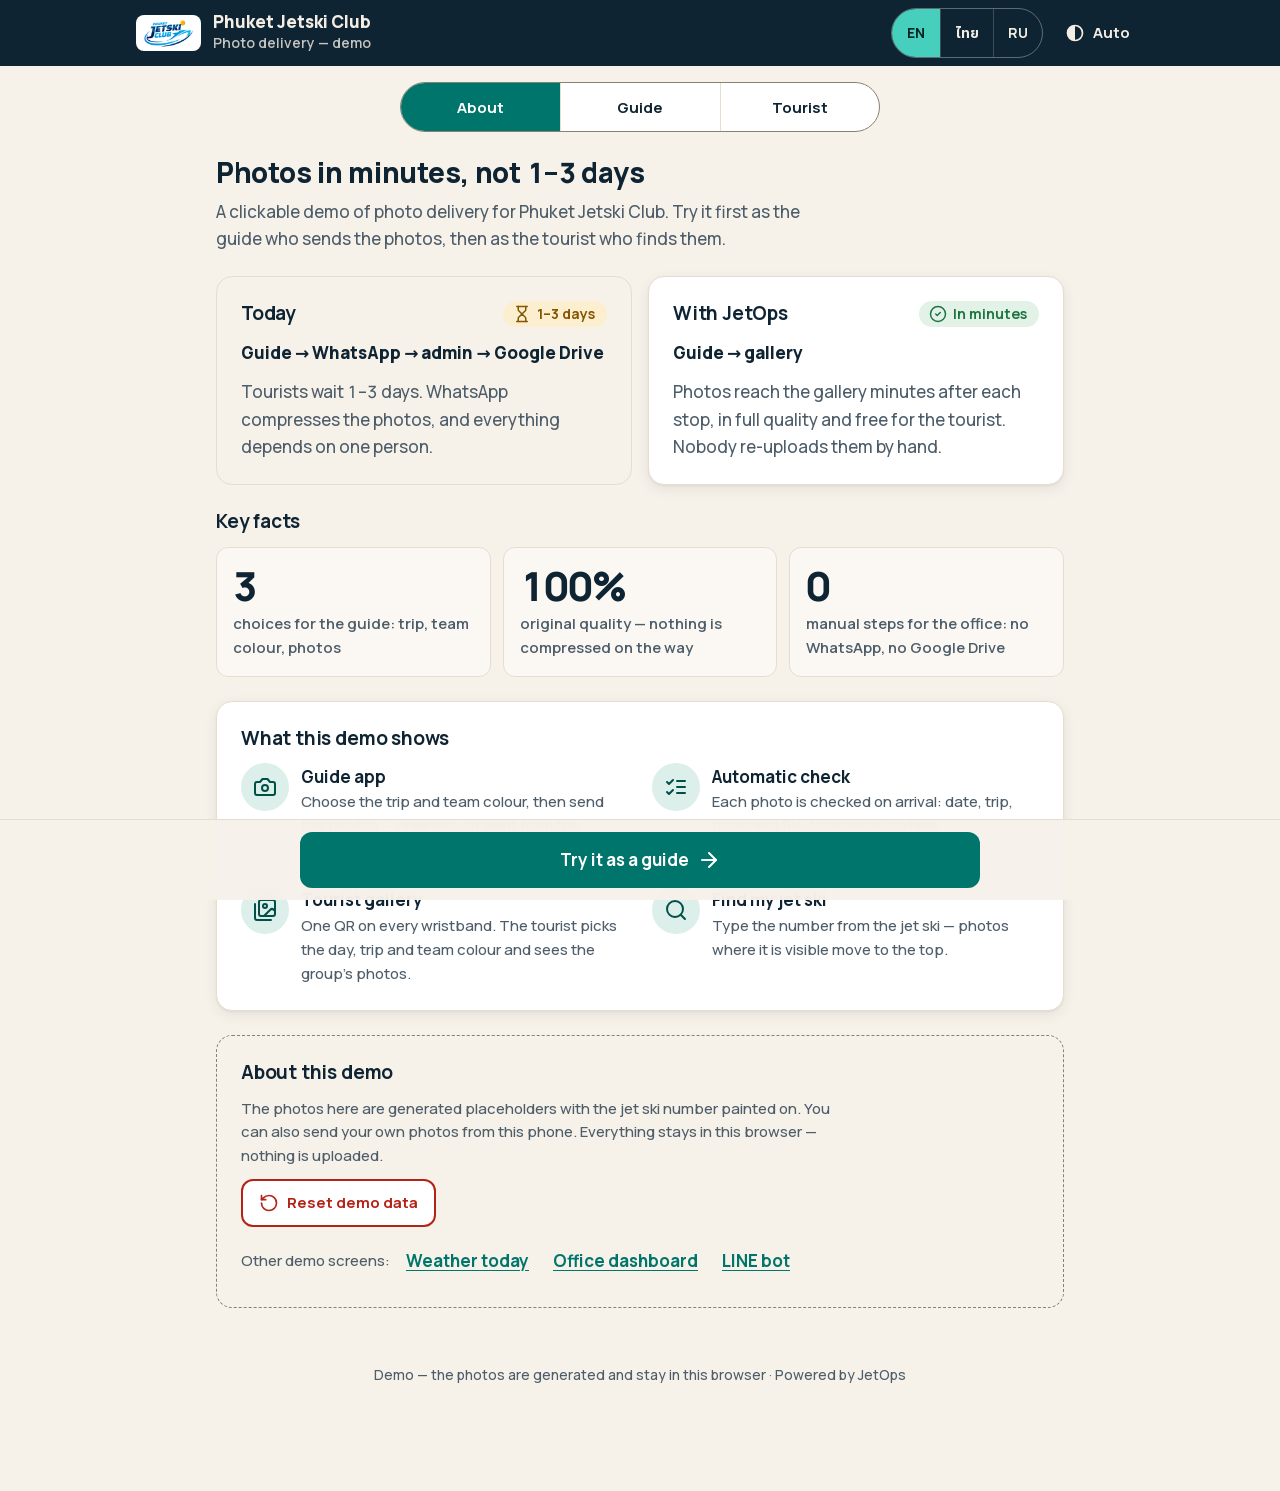
==== commit 5027262e: "Demo: shared JetOps components (no visual change except 48 px language buttons) Co-Authored-By: Clau" ====
--- a/index.html
+++ b/index.html
@@ -10,41 +10,27 @@
 <link rel="stylesheet" href="assets/jo/jetops.css">
 <script src="assets/jo/theme.js"></script>
 <style>
-  /* Photo delivery demo — page layout only. Tokens and components (.appbar .seg .btn .card .chip .dot .badge
-     .note .empty .num .actionbar .footer-note) come from assets/jo/jetops.css (JetOps guideline v1).
-     The Guide and Tourist screens copy the layout of the real apps from wave 1:
+  /* Photo delivery demo — page layout only. Tokens and components come from assets/jo/jetops.css (JetOps guideline v1):
+     .appbar .appbar-tools .seg .seg-view .seg-day .btn .card .chip .chips-trip .chips-color .dot .badge .note .empty
+     .ic-wrap .num .actionbar .summary .progress .undo .g-grid .g-tile .g-viewer .demo .demo-tip .footer-note.
+     The Guide and Tourist screens copy the page layout of the real apps:
        photo-pipeline/public/u/u.css (guide uploader) and photo-pipeline/public/g/g.css (tourist gallery)
-     — this page is deployed on its own, so the pieces it needs are copied here, not linked.
+     — this page is deployed on its own, so the page-only pieces it needs are copied here, not linked.
      The only raw colours: team dots (data) and the generated placeholder photos (image content). */
-  [hidden] { display: none !important; }
   html { -webkit-tap-highlight-color: transparent; }
   body { min-height: 100vh; min-height: 100dvh; display: flex; flex-direction: column; }
   main { flex: 1 0 auto; width: 100%; }
   button { -webkit-touch-callout: none; }
 
-  /* ---- header: logo + name left; language + theme right (own row on a phone) — as in the guide app ---- */
-  .appbar { padding-top: env(safe-area-inset-top); }
-  .appbar-in { max-width: 1040px; flex-wrap: wrap; row-gap: var(--s2); padding-top: var(--s2); padding-bottom: var(--s2);
-    padding-left: max(var(--s4), env(safe-area-inset-left)); padding-right: max(var(--s4), env(safe-area-inset-right)); }
-  .op-text { min-width: 0; }
-  .appbar-tools { display: flex; align-items: center; gap: var(--s2); }
+  /* ---- header (jetops .appbar-tools) — as in the guide app ---- */
+  .appbar-in { max-width: 1040px; }
   .appbar [data-jo-theme-toggle] { padding: 0 var(--s3); }
-  @media (max-width: 599px) {
-    .appbar .spacer { display: none; }
-    .appbar-tools { flex-basis: 100%; justify-content: space-between; padding-bottom: var(--s1); }
-  }
+  @media (max-width: 599px) { .appbar-tools { padding-bottom: var(--s1); } }
 
   /* ---- demo screen switch: About · Guide · Tourist ---- */
   .viewbar { display: flex; justify-content: center; padding: var(--s4) var(--s4) 0; }
-  .seg-view { display: grid; grid-template-columns: repeat(3, minmax(0, 1fr)); width: 100%; max-width: 480px; }
-  .seg-view button { padding: 0 var(--s2); font-size: var(--fs-body-s); }
-
-  /* demo-only hints, clearly set apart from the product (dashed, like the weather demo) */
-  .demo-tip { display: grid; grid-template-columns: auto minmax(0, 1fr); gap: var(--s3); align-items: start;
-    padding: var(--s3) var(--s4); border: 1.5px dashed var(--border); border-radius: var(--r-md);
-    color: var(--muted); font-size: var(--fs-body-s); font-weight: 600; line-height: 1.5; }
-  .demo-tip > .ic { margin-top: 1px; }
-  .demo-tip .btn { margin: var(--s1) 0 calc(-1 * var(--s2)) calc(-1 * var(--s3)); }
+  .seg-view { max-width: 480px; }
+  .seg-view button { font-size: var(--fs-body-s); }
 
   /* ================= About ================= */
   .v-about { max-width: 880px; margin: 0 auto; padding: var(--s5) var(--s4) var(--s6); display: grid;
@@ -70,25 +56,16 @@
   .shows ul { list-style: none; margin: 0; padding: 0; display: grid; gap: var(--s4); }
   @media (min-width: 720px) { .shows ul { grid-template-columns: repeat(2, minmax(0, 1fr)); gap: var(--s5); } }
   .shows li { display: grid; grid-template-columns: 48px minmax(0, 1fr); gap: var(--s3); align-items: start; }
-  .shows .ic-wrap { width: 48px; height: 48px; border-radius: 50%; display: grid; place-items: center;
-    background: var(--primary-soft); color: var(--primary-strong); }
   .shows li b { display: block; }
   .shows li p { color: var(--muted); font-size: var(--fs-body-s); }
-  .demo { border: 1.5px dashed var(--border); border-radius: var(--r-lg); padding: var(--s5); display: grid; gap: var(--s3); justify-items: start; }
-  .demo p { max-width: 68ch; }
   .demo .note { width: 100%; }
-  .demo .note-act { display: flex; flex-wrap: wrap; gap: var(--s2); margin-top: var(--s3); }
-  .demo-links { display: flex; flex-wrap: wrap; align-items: center; gap: 0 var(--s2); }
-  .demo-links a { display: inline-flex; align-items: center; min-height: 44px; padding: 0 var(--s2); font-weight: 700; }
+  .demo .note-act { display: flex; flex-wrap: wrap; gap: var(--s2); }
 
   /* ================= Guide (copy of the guide uploader layout, u.css) ================= */
   .v-guide { max-width: var(--w-read); width: 100%; margin: 0 auto; padding: var(--s4) var(--s4) var(--s6);
     display: grid; grid-template-columns: minmax(0, 1fr); gap: var(--s4); align-content: start; }
-  .note > div { min-width: 0; }
   .note b { font-weight: 800; }
   .note .names { display: block; margin-top: var(--s1); color: var(--muted); font-size: var(--fs-caption); font-weight: 600; overflow-wrap: anywhere; }
-  .note .note-act { margin-top: var(--s3); }
-  .note .btn .ic { color: inherit; margin-top: 0; }
 
   .choose { display: grid; gap: var(--s5); }
   .step { display: grid; gap: var(--s3); border-radius: var(--r-md); }
@@ -96,28 +73,6 @@
   .step.need { animation: u-need 1.6s ease-out; }
   @keyframes u-need { 0%, 60% { box-shadow: 0 0 0 4px var(--surface), 0 0 0 7px var(--warn); } 100% { box-shadow: 0 0 0 4px var(--surface), 0 0 0 7px transparent; } }
 
-  .seg-day { display: grid; grid-template-columns: 1fr 1fr; width: 100%; border-radius: var(--r-md); }
-  .seg-day button { min-height: var(--h-control); padding: var(--s2) var(--s3); display: grid; align-content: center; justify-items: center;
-    font: 700 var(--fs-body)/1.3 var(--font); }
-  .seg-day button .d { font-size: var(--fs-caption); font-weight: 600; color: var(--muted); }
-  .seg-day button[aria-pressed="true"] .d { color: inherit; }
-
-  .v-guide .chip { position: relative; border-width: 2px; }
-  /* chosen = filled chip + thick border + a check badge on the corner (never colour alone) */
-  .chip .ck { display: none; position: absolute; top: -8px; right: -6px; width: 24px; height: 24px; padding: 3px; border-radius: 50%;
-    background: var(--primary); color: var(--on-primary); stroke-width: 3; box-shadow: 0 0 0 2px var(--surface); }
-  .chip[aria-pressed="true"] .ck { display: block; }
-  .chips-trip { display: grid; grid-template-columns: repeat(auto-fit, minmax(128px, 1fr)); }
-  .chips-trip .chip { min-height: var(--h-control); padding: var(--s2) var(--s3); border-radius: var(--r-md);
-    display: grid; justify-items: center; align-content: center; gap: 0; }
-  .chips-trip .chip .big { font-size: var(--fs-h3); font-weight: 800; line-height: 1.25; }
-  .chips-trip .chip .small { font-size: var(--fs-caption); font-weight: 600; line-height: 1.35; color: var(--muted); }
-  .chips-trip .chip[aria-pressed="true"] .small { color: inherit; }
-  .chips-color { display: grid; grid-template-columns: repeat(2, minmax(0, 1fr)); }
-  @media (min-width: 600px) { .chips-color { grid-template-columns: repeat(3, minmax(0, 1fr)); } }
-  .chips-color .chip { padding: var(--s1) var(--s3) var(--s1) var(--s4); text-align: left; }
-  .chips-color .chip > span:not(.dot) { min-width: 0; overflow-wrap: anywhere; }
-  .chips-color .dot { width: 20px; height: 20px; }
 
   .photos { display: grid; gap: var(--s4); scroll-margin-top: var(--s4); }
   .photos-h { display: flex; align-items: center; justify-content: space-between; gap: var(--s2); }
@@ -145,8 +100,6 @@
   .q.done .st { background: var(--ok-soft); color: var(--ok); }
   .q.up img { opacity: .8; }
 
-  .undo { display: flex; align-items: center; justify-content: space-between; gap: var(--s2); padding-left: var(--s4);
-    border-radius: var(--r-md); background: var(--surface-2); border: 1px solid var(--line); font-size: var(--fs-body-s); font-weight: 600; }
   .status { display: grid; gap: var(--s3); }
   .status:empty { display: none; }
   .today-line { display: flex; flex-direction: column; align-items: flex-start; gap: 0;
@@ -163,12 +116,6 @@
   .result:empty { display: none; }
   .result .note { padding: var(--s3) var(--s4); }
   .result .note-act { margin-top: var(--s2); }
-  .summary { display: flex; flex-wrap: wrap; align-items: center; justify-content: center; gap: 2px 6px; text-align: center;
-    font-size: var(--fs-body-s); font-weight: 700; line-height: 1.4; }
-  .summary .sep { color: var(--muted); }
-  .summary .dot { width: 14px; height: 14px; }
-  .progress { height: 6px; border-radius: var(--r-pill); background: var(--bg-2); overflow: hidden; }
-  .progress i { display: block; height: 100%; width: 0; background: var(--primary); transition: width .2s; }
   .btn[aria-busy="true"] { cursor: progress; }
   .btn[aria-busy="true"]:active { transform: none; }
   /* a disabled main button lets the tap through to the bar, which scrolls to the missing step */
@@ -223,56 +170,15 @@
   .g-ski { display: grid; gap: var(--s2); max-width: 520px; }
   .g-ski-row { display: flex; gap: var(--s2); }
   .g-ski-row .input { flex: 1; min-width: 0; }
-
-  .g-grid { display: grid; gap: var(--s2); grid-template-columns: repeat(2, minmax(0, 1fr)); }
-  @media (min-width: 600px) { .g-grid { grid-template-columns: repeat(3, minmax(0, 1fr)); gap: var(--s3); } }
-  @media (min-width: 900px) { .g-grid { grid-template-columns: repeat(4, minmax(0, 1fr)); } }
   .g-grid:empty { display: none; }
-  .g-tile { position: relative; display: block; width: 100%; aspect-ratio: 1; padding: 0; margin: 0; overflow: hidden;
-    border: 0; border-radius: var(--r-md); background: var(--bg-2); cursor: zoom-in; font: inherit; color: inherit; }
-  .g-tile img { width: 100%; height: 100%; object-fit: cover; display: block; transition: transform .2s; }
-  @media (hover: hover) { .g-tile:hover img { transform: scale(1.03); } }
-  .g-tile:focus-visible { outline-offset: 3px; }
-  .g-tile.mine { box-shadow: 0 0 0 3px var(--primary); }
-  .g-tile .badge { position: absolute; left: var(--s2); top: var(--s2); box-shadow: var(--shadow-1); }
-  .g-turn { animation: jo-spin 1.2s linear infinite; }
-  @media (prefers-reduced-motion: reduce) { .g-turn { animation-duration: 3.6s; } .g-tile img { transition: none; } }
   .g-more { justify-self: center; }
   .g-msg .empty .h3 { max-width: 30ch; text-wrap: balance; }
   .g-msg .empty p { text-wrap: balance; }
 
   /* "coming later" teaser: a quiet card, no button */
   .g-later { display: grid; grid-template-columns: 48px minmax(0, 1fr); gap: var(--s3); align-items: start; box-shadow: none; background: var(--surface-2); }
-  .g-later .ic-wrap { width: 48px; height: 48px; border-radius: 50%; display: grid; place-items: center; background: var(--bg-2); color: var(--muted); }
+  .g-later .ic-wrap { background: var(--bg-2); color: var(--muted); }
   .g-later p { color: var(--muted); font-size: var(--fs-body-s); margin-top: var(--s1); }
-
-  /* ---- viewer: full-screen sheet, always the dark palette (photos read best on dark) ---- */
-  .g-viewer { width: 100%; height: 100%; max-width: none; max-height: none; margin: 0; padding: 0; border: 0;
-    background: var(--bg); color: var(--fg); }
-  .g-viewer[open] { display: grid; grid-template-rows: auto minmax(0, 1fr) auto; }
-  .g-viewer::backdrop { background: rgb(4 12 18 / 70%); }
-  body:has(.g-viewer[open]) { overflow: hidden; }
-  .g-v-top { display: flex; align-items: center; gap: var(--s3); min-height: 56px; padding: var(--s2) var(--s4);
-    padding-top: calc(var(--s2) + env(safe-area-inset-top)); }
-  .g-v-count { font-weight: 700; font-size: var(--fs-body-s); color: var(--muted); }
-  .g-v-stage { position: relative; min-height: 0; overflow: hidden; touch-action: pan-y pinch-zoom; }
-  .g-v-stage img { position: absolute; inset: 0; margin: auto; max-width: calc(100% - 2 * var(--s2)); max-height: 100%; border-radius: var(--r-md); }
-  .g-v-nav { position: absolute; top: 50%; transform: translateY(-50%); width: var(--h-control); height: var(--h-control);
-    display: grid; place-items: center; padding: 0; border-radius: 50%; cursor: pointer;
-    border: 1.5px solid var(--border); background: color-mix(in srgb, var(--bg) 72%, transparent); color: var(--fg); }
-  .g-v-nav:hover { background: var(--surface-2); }
-  .g-v-prev { left: var(--s3); }
-  .g-v-next { right: var(--s3); }
-  .g-v-actions { display: grid; gap: var(--s2); padding: var(--s3) var(--s4); padding-bottom: calc(var(--s4) + env(safe-area-inset-bottom)); }
-  .g-v-btns { display: flex; gap: var(--s3); width: 100%; max-width: 480px; margin: 0 auto; }
-  .g-v-btns .btn-primary { flex: 1; }
-  .g-v-hint { text-align: center; color: var(--muted); font-size: var(--fs-caption); max-width: 480px; margin: 0 auto; }
-  @media (min-width: 720px) {
-    .g-v-top { padding-inline: var(--s5); }
-    .g-v-stage img { max-width: calc(100% - 2 * (var(--h-control) + var(--s5))); }
-    .g-v-prev { left: var(--s4); }
-    .g-v-next { right: var(--s4); }
-  }
 
   .footer-note { max-width: var(--w-read); margin: 0 auto; }
   .footer-note p + p { margin-top: var(--s2); }
--- a/assets/jo/jetops.css
+++ b/assets/jo/jetops.css
@@ -138,12 +138,13 @@
 /* choice chips (trip, team color) */
 .chips { display: flex; flex-wrap: wrap; gap: var(--s2); }
 .chip {
-  display: inline-flex; align-items: center; gap: var(--s2); min-height: var(--h-control-s); padding: 0 var(--s4);
+  position: relative; display: inline-flex; align-items: center; gap: var(--s2); min-height: var(--h-control-s); padding: 0 var(--s4);
   border-radius: var(--r-pill); border: 1.5px solid var(--border); background: var(--surface); color: var(--fg);
   font: 700 var(--fs-body-s)/1.2 var(--font); cursor: pointer;
 }
 .chip[aria-pressed="true"], .chip.on { background: var(--primary-soft); border-color: var(--primary); color: var(--primary-strong); }
-.dot { width: 16px; height: 16px; border-radius: 50%; box-shadow: 0 0 0 1.5px var(--surface), 0 0 0 3px var(--border); flex: none; }
+/* team colour = data: <span class="dot" style="--tc:#0091d5"> (or an inline background); always next to the team's name */
+.dot { width: 16px; height: 16px; border-radius: 50%; background: var(--tc, transparent); box-shadow: 0 0 0 1.5px var(--surface), 0 0 0 3px var(--border); flex: none; }
 
 /* stepper (machine number) */
 .stepper { display: grid; grid-template-columns: var(--h-control) 1fr var(--h-control); gap: var(--s2); }
@@ -174,26 +175,38 @@
 .note-crit .ic { color: var(--crit); }
 .note-info { background: var(--primary-soft); border-color: color-mix(in srgb, var(--primary) 35%, transparent); }
 .note-info .ic { color: var(--primary-strong); }
-.note .btn .ic { color: inherit; }
+.note .btn .ic { color: inherit; margin-top: 0; }
 
 /* empty state: what this is + what happens next + one action */
 .empty { display: grid; justify-items: center; text-align: center; gap: var(--s3); padding: var(--s6) var(--s5); }
-.empty .ic-wrap { width: 64px; height: 64px; border-radius: 50%; display: grid; place-items: center; background: var(--primary-soft); color: var(--primary-strong); }
+/* round icon plate: 48 px next to a heading or a list item, 64 px in an empty state */
+.ic-wrap { width: 48px; height: 48px; flex: none; border-radius: 50%; display: grid; place-items: center; background: var(--primary-soft); color: var(--primary-strong); }
+.empty .ic-wrap { width: 64px; height: 64px; }
 .empty p { max-width: 34ch; color: var(--muted); }
 .empty b, .empty h2, .empty h3 { text-wrap: balance; }
 
 /* app header with the operator's logo (white label) */
-.appbar { background: var(--header-bg); color: var(--header-fg); }
-.appbar-in { display: flex; align-items: center; gap: var(--s3); min-height: 64px; padding: 0 var(--s4); max-width: var(--w-page); margin: 0 auto; }
+.appbar { background: var(--header-bg); color: var(--header-fg); padding-top: env(safe-area-inset-top); }
+.appbar-in { display: flex; flex-wrap: wrap; align-items: center; gap: var(--s2) var(--s3); min-height: 64px; max-width: var(--w-page); margin: 0 auto;
+  padding: var(--s2) max(var(--s4), env(safe-area-inset-right)) var(--s2) max(var(--s4), env(safe-area-inset-left)); }
+.appbar .op-text { min-width: 0; }
 .appbar .op-logo { height: 36px; width: auto; border-radius: var(--r-sm); background: #fff; padding: 3px 6px; }
 .appbar .op-name { font-weight: 800; font-size: var(--fs-body); line-height: 1.2; }
 .appbar .op-sub { font-size: var(--fs-caption); opacity: .8; font-weight: 600; }
 
 /* segmented control: language, today/tomorrow, view switch */
 .seg { display: inline-flex; border: 1.5px solid var(--border); border-radius: var(--r-pill); overflow: hidden; background: var(--surface); }
-.seg button { min-height: var(--h-control-s); padding: 0 14px; border: 0; background: transparent; color: var(--fg); font: 700 var(--fs-caption)/1 var(--font); cursor: pointer; }
+.seg button { min-height: var(--h-control-s); min-width: 48px; padding: 0 14px; border: 0; background: transparent; color: var(--fg); font: 700 var(--fs-caption)/1 var(--font); cursor: pointer; }
 .seg button + button { border-left: 1px solid var(--line); }
 .seg button[aria-pressed="true"], .seg button.on { background: var(--primary); color: var(--on-primary); }
+/* full width, equal columns (screen switch); .seg-day = two lines: Today / Yesterday + the date, 56 px */
+.seg-view { display: grid; grid-auto-flow: column; grid-auto-columns: minmax(0, 1fr); width: 100%; }
+.seg-view button { padding: 0 var(--s2); }
+.seg-day { display: grid; grid-template-columns: 1fr 1fr; width: 100%; border-radius: var(--r-md); }
+.seg-day button { min-height: var(--h-control); padding: var(--s2) var(--s3); display: grid; align-content: center; justify-items: center;
+  font: 700 var(--fs-body)/1.3 var(--font); }
+.seg-day button .d { font-size: var(--fs-caption); font-weight: 600; color: var(--muted); }
+.seg-day button[aria-pressed="true"] .d { color: inherit; }
 
 /* app header extras: language + theme on the dark band */
 .appbar-in .spacer { flex: 1; }
@@ -203,6 +216,13 @@
 .appbar .seg button[aria-pressed="true"], .appbar .seg button.on { background: var(--laguna-300); color: #04231F; }
 .appbar .btn-quiet { color: var(--header-fg); }
 .appbar .btn-quiet:hover { background: rgb(243 237 227 / 12%); color: var(--header-fg); }
+/* tools = language + theme, right of the operator's name; on a phone they get their own row under the logo:
+   <div class="appbar-in"> logo · .op-text · .spacer · <div class="appbar-tools"> .seg + theme toggle </div></div> */
+.appbar-tools { display: flex; align-items: center; gap: var(--s2); margin-left: auto; }
+@media (max-width: 599px) {
+  .appbar-in .spacer { display: none; }
+  .appbar-tools { flex-basis: 100%; justify-content: space-between; }
+}
 
 /* page column + sticky bottom bar for the one main action (under the thumb on a phone) */
 .page { max-width: var(--w-read); margin: 0 auto; padding: var(--s4); display: grid; grid-template-columns: minmax(0, 1fr); gap: var(--s4); align-content: start; }
@@ -219,3 +239,152 @@
 .sk { background: var(--bg-2); border-radius: var(--r-md); animation: jo-pulse 1.4s ease-in-out infinite; }
 @keyframes jo-pulse { 50% { opacity: .55; } }
 @media (prefers-reduced-motion: reduce) { .sk { animation: none; } }
+
+/* ======== screen components (guideline §12): pieces that more than one screen uses ======== */
+
+/* card header: title + one muted line under it */
+.card-h { display: grid; gap: var(--s1); }
+.card-h p { color: var(--muted); font-size: var(--fs-body-s); }
+
+/* banner extras: long words wrap inside the text column; an optional action under the text */
+.note > div { min-width: 0; }
+.note .note-act { margin-top: var(--s3); }
+
+/* neutral badge: a type or a label, not a status (no status colour) */
+.badge-n { background: var(--bg-2); color: var(--fg); }
+
+/* tag: a static fact as a pill (machine, team, place) — not clickable, so no Laguna and no 48 px height (≠ .chip) */
+.tags { display: flex; flex-wrap: wrap; gap: var(--s2); }
+.tag { display: inline-flex; align-items: center; gap: 6px; padding: 2px 10px; border-radius: var(--r-pill); background: var(--surface-2);
+  border: 1px solid var(--line); font-size: var(--fs-caption); font-weight: 700; line-height: 1.5; }
+.tag .k { color: var(--muted); font-weight: 600; }
+.tag .ic { width: 16px; height: 16px; color: var(--muted); }
+.tag .dot { width: 12px; height: 12px; }
+
+/* machine number as an outlined pill: K18, H100 */
+.machine { display: inline-block; padding: 1px var(--s2); border: 1.5px solid var(--border); border-radius: var(--r-sm);
+  font-size: var(--fs-body-s); font-weight: 800; line-height: 1.4; }
+
+/* key number tile: <div class="card tile"> .tile-k (icon + label) · .num · .tile-sub · optional .badge */
+.tile { padding: var(--s4); display: grid; gap: var(--s1); align-content: start; min-width: 0; }
+.tile-k { display: flex; align-items: center; gap: var(--s2); font-weight: 700; font-size: var(--fs-body-s); color: var(--muted); }
+.tile-sub { font-size: var(--fs-body-s); font-weight: 600; }
+.tile .badge { margin-top: var(--s1); }
+
+/* short list rows with a divider between them (tech board, shifts) */
+.rows { list-style: none; margin: 0; padding: 0; }
+.rows li { display: grid; gap: 2px; padding: var(--s3) 0; border-top: 1px solid var(--line); }
+.rows li:first-child { border-top: 0; }
+
+/* progress of a send, in the action bar */
+.progress { height: 6px; border-radius: var(--r-pill); background: var(--bg-2); overflow: hidden; }
+.progress i { display: block; height: 100%; width: 0; background: var(--primary); transition: width .25s; }
+
+/* summary line above the main button: what it will do (Morning 08:30 · ● Blue team · 8 photos) */
+.summary { display: flex; flex-wrap: wrap; align-items: center; justify-content: center; gap: 2px 6px; text-align: center;
+  font-size: var(--fs-body-s); font-weight: 700; line-height: 1.4; }
+.summary .sep { color: var(--muted); }
+.summary .dot { width: 14px; height: 14px; }
+
+/* "removed — Undo" strip, shown for a few seconds after a delete */
+.undo { display: flex; align-items: center; justify-content: space-between; gap: var(--s2); padding-left: var(--s4);
+  border-radius: var(--r-md); background: var(--surface-2); border: 1px solid var(--line); font-size: var(--fs-body-s); font-weight: 600; }
+
+/* choice grids (guide app): trip = time big + name under it, two side by side on a phone; team colours in an even grid.
+   Chosen = filled chip + thick border + a check badge on the corner (<svg class="ic ck">), never colour alone;
+   the badge takes no room from the name, so long names (Фиолетовая) still fit two-up on a phone */
+.chips-trip .chip, .chips-color .chip { border-width: 2px; }
+.chip .ck { display: none; position: absolute; top: -8px; right: -6px; width: 24px; height: 24px; padding: 3px; border-radius: 50%;
+  background: var(--primary); color: var(--on-primary); stroke-width: 3; box-shadow: 0 0 0 2px var(--surface); }
+.chip[aria-pressed="true"] .ck { display: block; }
+.chips-trip { display: grid; grid-template-columns: repeat(auto-fit, minmax(128px, 1fr)); }
+.chips-trip .chip { min-height: var(--h-control); padding: var(--s2) var(--s3); border-radius: var(--r-md);
+  display: grid; justify-items: center; align-content: center; gap: 0; }
+.chips-trip .chip .big { font-size: var(--fs-h3); font-weight: 800; line-height: 1.25; }
+.chips-trip .chip .small { font-size: var(--fs-caption); font-weight: 600; line-height: 1.35; color: var(--muted); }
+.chips-trip .chip[aria-pressed="true"] .small { color: inherit; }
+.chips-color { display: grid; grid-template-columns: repeat(2, minmax(0, 1fr)); }
+@media (min-width: 600px) { .chips-color { grid-template-columns: repeat(3, minmax(0, 1fr)); } }
+.chips-color .chip { padding: var(--s1) var(--s3) var(--s1) var(--s4); text-align: left; }
+.chips-color .chip > span:not(.dot) { min-width: 0; overflow-wrap: anywhere; }
+.chips-color .dot { width: 20px; height: 20px; }
+
+/* photo grid + tile (tourist gallery): 2 columns on a phone, 3 from 600 px, 4 from 900 px */
+.g-grid { display: grid; gap: var(--s2); grid-template-columns: repeat(2, minmax(0, 1fr)); }
+@media (min-width: 600px) { .g-grid { grid-template-columns: repeat(3, minmax(0, 1fr)); gap: var(--s3); } }
+@media (min-width: 900px) { .g-grid { grid-template-columns: repeat(4, minmax(0, 1fr)); } }
+.g-tile { position: relative; display: block; width: 100%; aspect-ratio: 1; padding: 0; margin: 0; overflow: hidden;
+  border: 0; border-radius: var(--r-md); background: var(--bg-2); cursor: zoom-in; font: inherit; color: inherit; }
+.g-tile img { width: 100%; height: 100%; object-fit: cover; display: block; transition: transform .2s; }
+@media (hover: hover) { .g-tile:hover img { transform: scale(1.03); } }
+.g-tile:focus-visible { outline-offset: 3px; }
+.g-tile.mine { box-shadow: 0 0 0 3px var(--primary); }
+.g-tile .badge { position: absolute; left: var(--s2); top: var(--s2); box-shadow: var(--shadow-1); }
+.g-turn { animation: jo-spin 1.2s linear infinite; } /* a turning icon (loader-circle) in a note */
+@media (prefers-reduced-motion: reduce) {
+  .g-turn { animation-duration: 3.6s; }
+  .g-tile img { transition: none; }
+}
+
+/* photo viewer: <dialog class="g-viewer t-dark"> full-screen sheet, always the dark palette (photos read best on dark) */
+.g-viewer { width: 100%; height: 100%; max-width: none; max-height: none; margin: 0; padding: 0; border: 0;
+  background: var(--bg); color: var(--fg); }
+.g-viewer[open] { display: grid; grid-template-rows: auto minmax(0, 1fr) auto; }
+.g-viewer::backdrop { background: rgb(4 12 18 / 70%); }
+body:has(.g-viewer[open]) { overflow: hidden; }
+.g-v-top { display: flex; align-items: center; gap: var(--s3); min-height: 56px; padding: var(--s2) var(--s4);
+  padding-top: calc(var(--s2) + env(safe-area-inset-top)); }
+.g-v-count { font-weight: 700; font-size: var(--fs-body-s); color: var(--muted); }
+.g-v-stage { position: relative; min-height: 0; overflow: hidden; touch-action: pan-y pinch-zoom; }
+/* absolutely placed so max-width/height resolve against the stage (the grid row is not definite) */
+.g-v-stage img { position: absolute; inset: 0; margin: auto; max-width: calc(100% - 2 * var(--s2)); max-height: 100%;
+  border-radius: var(--r-md); transition: opacity .15s; }
+.g-v-stage img.is-loading { opacity: .35; }
+.g-v-nav { position: absolute; top: 50%; transform: translateY(-50%); width: var(--h-control); height: var(--h-control);
+  display: grid; place-items: center; padding: 0; border-radius: 50%; cursor: pointer;
+  border: 1.5px solid var(--border); background: color-mix(in srgb, var(--bg) 72%, transparent); color: var(--fg); }
+.g-v-nav:hover { background: var(--surface-2); }
+.g-v-prev { left: var(--s3); }
+.g-v-next { right: var(--s3); }
+.g-v-actions { display: grid; gap: var(--s2); padding: var(--s3) var(--s4); padding-bottom: calc(var(--s4) + env(safe-area-inset-bottom)); }
+.g-v-btns { display: flex; gap: var(--s3); width: 100%; max-width: 480px; margin: 0 auto; }
+.g-v-btns .btn-primary { flex: 1; }
+.g-v-hint { text-align: center; color: var(--muted); font-size: var(--fs-caption); max-width: 480px; margin: 0 auto; }
+@media (min-width: 720px) {
+  .g-v-top { padding-inline: var(--s5); }
+  .g-v-stage img { max-width: calc(100% - 2 * (var(--h-control) + var(--s5))); }
+  .g-v-prev { left: var(--s4); }
+  .g-v-next { right: var(--s4); }
+}
+
+/* demo only: a dashed frame (controls) or a dashed hint, clearly set apart from the product */
+.demo { border: 1.5px dashed var(--border); border-radius: var(--r-lg); padding: var(--s5); display: grid; gap: var(--s3); justify-items: start; }
+.demo p { max-width: 68ch; }
+.demo-links { display: flex; flex-wrap: wrap; align-items: center; gap: 0 var(--s2); }
+.demo-links a { display: inline-flex; align-items: center; min-height: 44px; padding: 0 var(--s2); font-weight: 700; }
+.demo-tip { display: grid; grid-template-columns: auto minmax(0, 1fr); gap: var(--s3); align-items: start;
+  padding: var(--s3) var(--s4); border: 1.5px dashed var(--border); border-radius: var(--r-md);
+  color: var(--muted); font-size: var(--fs-body-s); font-weight: 600; line-height: 1.5; }
+.demo-tip > .ic { margin-top: 1px; }
+.demo-tip .btn { margin: var(--s1) 0 calc(-1 * var(--s2)) calc(-1 * var(--s3)); }
+
+/* print: always light (also when the device or the toggle is dark), no shadows; containers of cards flow as blocks
+   (Chromium splits grid containers badly across pages). A page grid without cards can opt in with .print-flow */
+@media print {
+  html:root, html:root:not([data-theme="light"]) {
+    color-scheme: light;
+    --bg: #F6F1E9; --bg-2: #EFE7DA; --surface: #FFFFFF; --surface-2: #FBF8F3;
+    --line: #E6DDCF; --border: #8A8072;
+    --fg: #0F2433; --muted: #4D5D6A;
+    --primary: #00756B; --primary-hover: #005E56; --on-primary: #FFFFFF;
+    --primary-soft: #DCEFEB; --primary-strong: #005048;
+    --ok: #1D7540; --ok-soft: #E2F2E7; --warn: #865500; --warn-soft: #FCEFD0; --crit: #B42318; --crit-soft: #FCE7E4;
+    --shadow-1: none; --shadow-2: none;
+    --header-bg: #0F2433; --header-fg: #F3EDE3;
+  }
+  .page, .print-flow, :where(main, section, div):has(> .card:not(.tile)) { display: block; }
+  :where(.page, .print-flow, :has(> .card:not(.tile))) > * + * { margin-top: var(--s4); }
+  .card, .tile, .note { break-inside: avoid; }
+  .actionbar { position: static; backdrop-filter: none; }
+  .badge, .dot, .note, .tag { -webkit-print-color-adjust: exact; print-color-adjust: exact; }
+}
